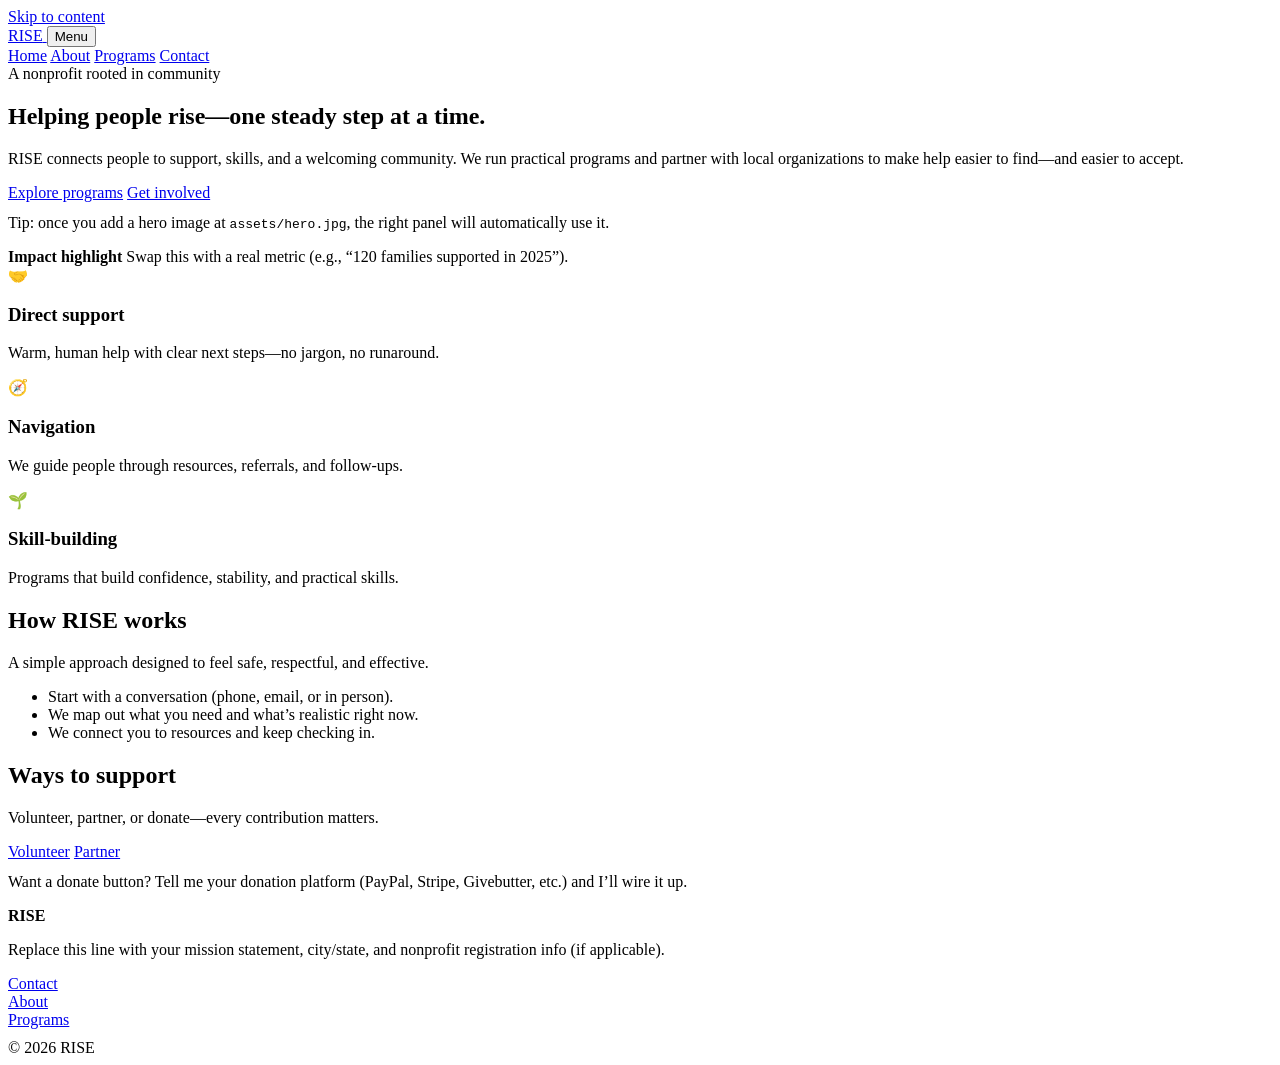
==== index.html @ b40269b6 "Add files via upload" ====
<!doctype html>
<html lang="en">
  <head>
    <meta charset="utf-8" />
    <meta name="viewport" content="width=device-width, initial-scale=1" />
    <title>RISE — Helping people rise</title>
    <meta name="description" content="RISE is a nonprofit supporting our community through programs, resources, and connection." />
    <link rel="icon" href="assets/favicon.svg" type="image/svg+xml" />
    <link rel="stylesheet" href="css/styles.css" />
  </head>
  <body>
    <a class="skip-link" href="#main">Skip to content</a>

    <header class="site-header">
      <div class="container">
        <div class="nav" aria-label="Primary navigation">
          <a class="brand" href="index.html">
            <span class="logo" aria-hidden="true">
              <img src="assets/logo.png" alt="" onerror="this.remove(); this.parentElement.textContent='R';" />
            </span>
            <span>RISE</span>
          </a>

          <button class="btn menu-btn" type="button" data-menu-btn aria-expanded="false" aria-controls="navlinks">
            Menu
          </button>

          <nav id="navlinks" class="navlinks" data-navlinks data-open="false">
            <a data-nav href="index.html">Home</a>
            <a data-nav href="about.html">About</a>
            <a data-nav href="programs.html">Programs</a>
            <a data-nav href="contact.html">Contact</a>
          </nav>
        </div>
      </div>
    </header>

    <main id="main">
      <div class="container">
        <section class="hero" aria-label="RISE introduction">
          <div>
            <span class="pill"><span class="dot" aria-hidden="true"></span> A nonprofit rooted in community</span>
            <h1>Helping people rise—one steady step at a time.</h1>
            <p>
              RISE connects people to support, skills, and a welcoming community. We run practical programs and partner with
              local organizations to make help easier to find—and easier to accept.
            </p>
            <div class="cta">
              <a class="btn primary" href="programs.html">Explore programs</a>
              <a class="btn" href="contact.html">Get involved</a>
            </div>
            <p class="field-help" style="margin-top: 12px">
              Tip: once you add a hero image at <code>assets/hero.jpg</code>, the right panel will automatically use it.
            </p>
          </div>

          <aside class="hero-card" aria-label="Impact highlight"></aside>
        </section>

        <section class="grid section" aria-label="What we do">
          <article class="card">
            <div class="icon" aria-hidden="true">🤝</div>
            <h3>Direct support</h3>
            <p>Warm, human help with clear next steps—no jargon, no runaround.</p>
          </article>
          <article class="card">
            <div class="icon teal" aria-hidden="true">🧭</div>
            <h3>Navigation</h3>
            <p>We guide people through resources, referrals, and follow-ups.</p>
          </article>
          <article class="card">
            <div class="icon" aria-hidden="true">🌱</div>
            <h3>Skill-building</h3>
            <p>Programs that build confidence, stability, and practical skills.</p>
          </article>
        </section>

        <section class="section split" aria-label="How it works">
          <div class="card">
            <h2>How RISE works</h2>
            <p class="lede">A simple approach designed to feel safe, respectful, and effective.</p>
            <ul class="list">
              <li>Start with a conversation (phone, email, or in person).</li>
              <li>We map out what you need and what’s realistic right now.</li>
              <li>We connect you to resources and keep checking in.</li>
            </ul>
          </div>
          <div class="card">
            <h2>Ways to support</h2>
            <p class="lede">Volunteer, partner, or donate—every contribution matters.</p>
            <div class="cta">
              <a class="btn primary" href="contact.html">Volunteer</a>
              <a class="btn" href="contact.html#partner">Partner</a>
            </div>
            <p class="field-help" style="margin-top: 12px">
              Want a donate button? Tell me your donation platform (PayPal, Stripe, Givebutter, etc.) and I’ll wire it up.
            </p>
          </div>
        </section>
      </div>
    </main>

    <footer class="site-footer">
      <div class="container footer-grid">
        <div>
          <strong>RISE</strong>
          <p class="fineprint">
            Replace this line with your mission statement, city/state, and nonprofit registration info (if applicable).
          </p>
        </div>
        <div class="fineprint">
          <div><a href="contact.html">Contact</a></div>
          <div><a href="about.html">About</a></div>
          <div><a href="programs.html">Programs</a></div>
          <div style="margin-top: 10px">© <span data-year></span> RISE</div>
        </div>
      </div>
    </footer>

    <script>
      document.querySelectorAll('[data-year]').forEach((n) => (n.textContent = new Date().getFullYear()));
    </script>
    <script src="js/site.js"></script>
    <script>
      const img = new Image();
      img.onload = () => document.documentElement.style.setProperty('--hero-image', "url('assets/hero.jpg')");
      img.src = 'assets/hero.jpg';

      const hero = document.querySelector('.hero-card');
      if (hero) {
        hero.innerHTML = `
          <div class="stat">
            <strong>Impact highlight</strong>
            <span>Swap this with a real metric (e.g., “120 families supported in 2025”).</span>
          </div>
        `;
      }
    </script>
  </body>
</html>
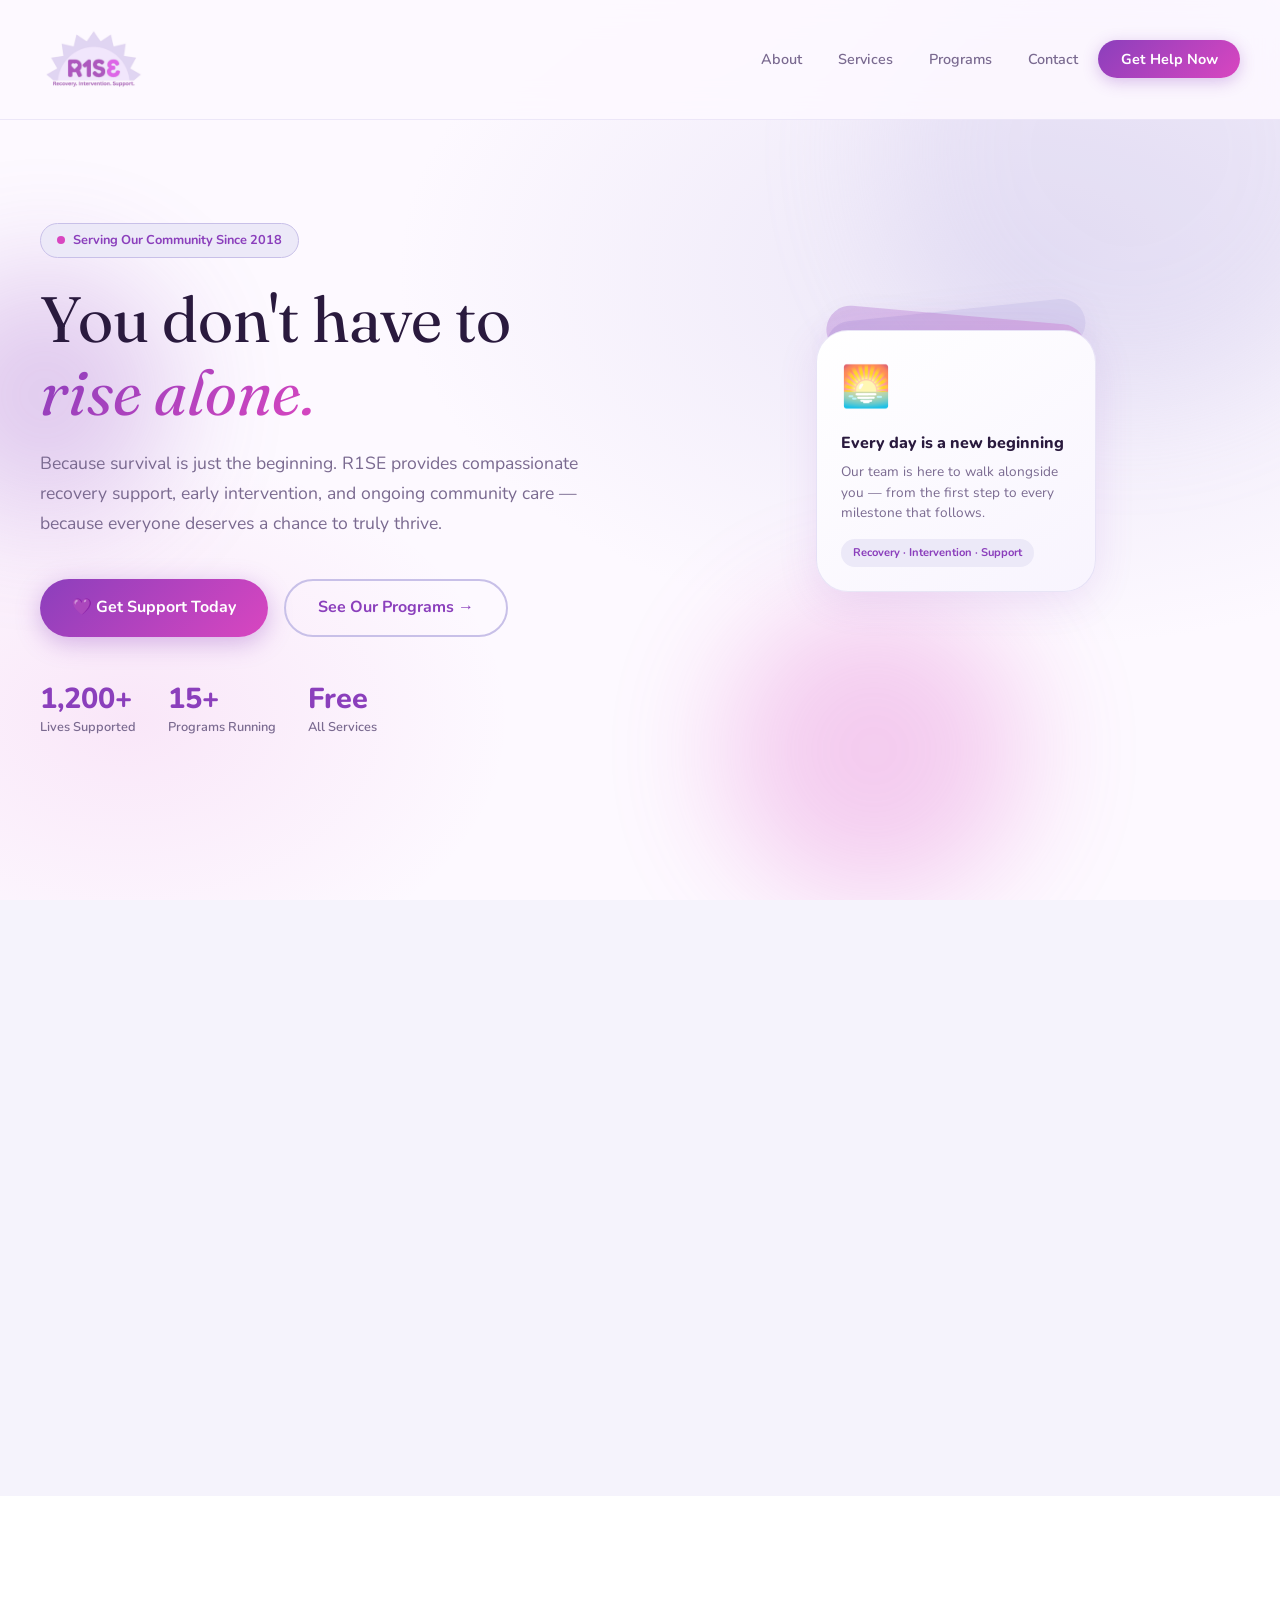
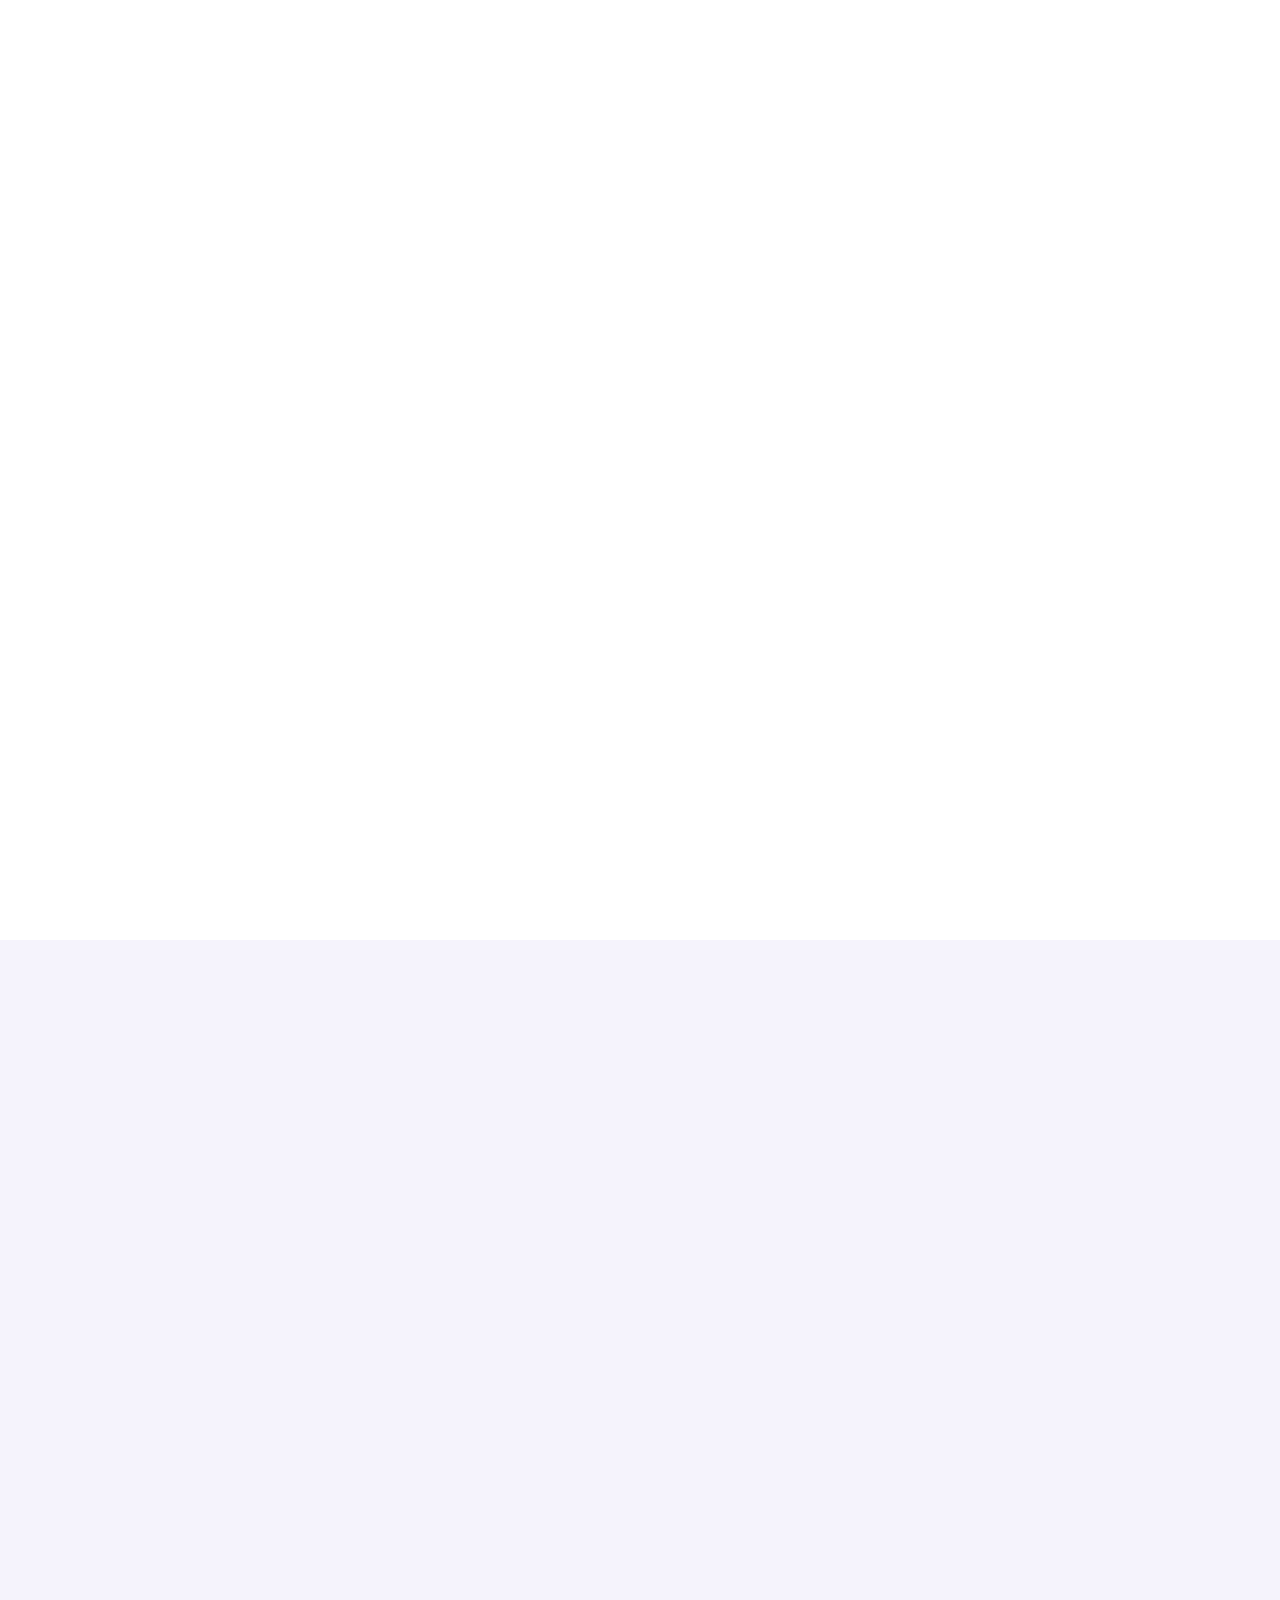
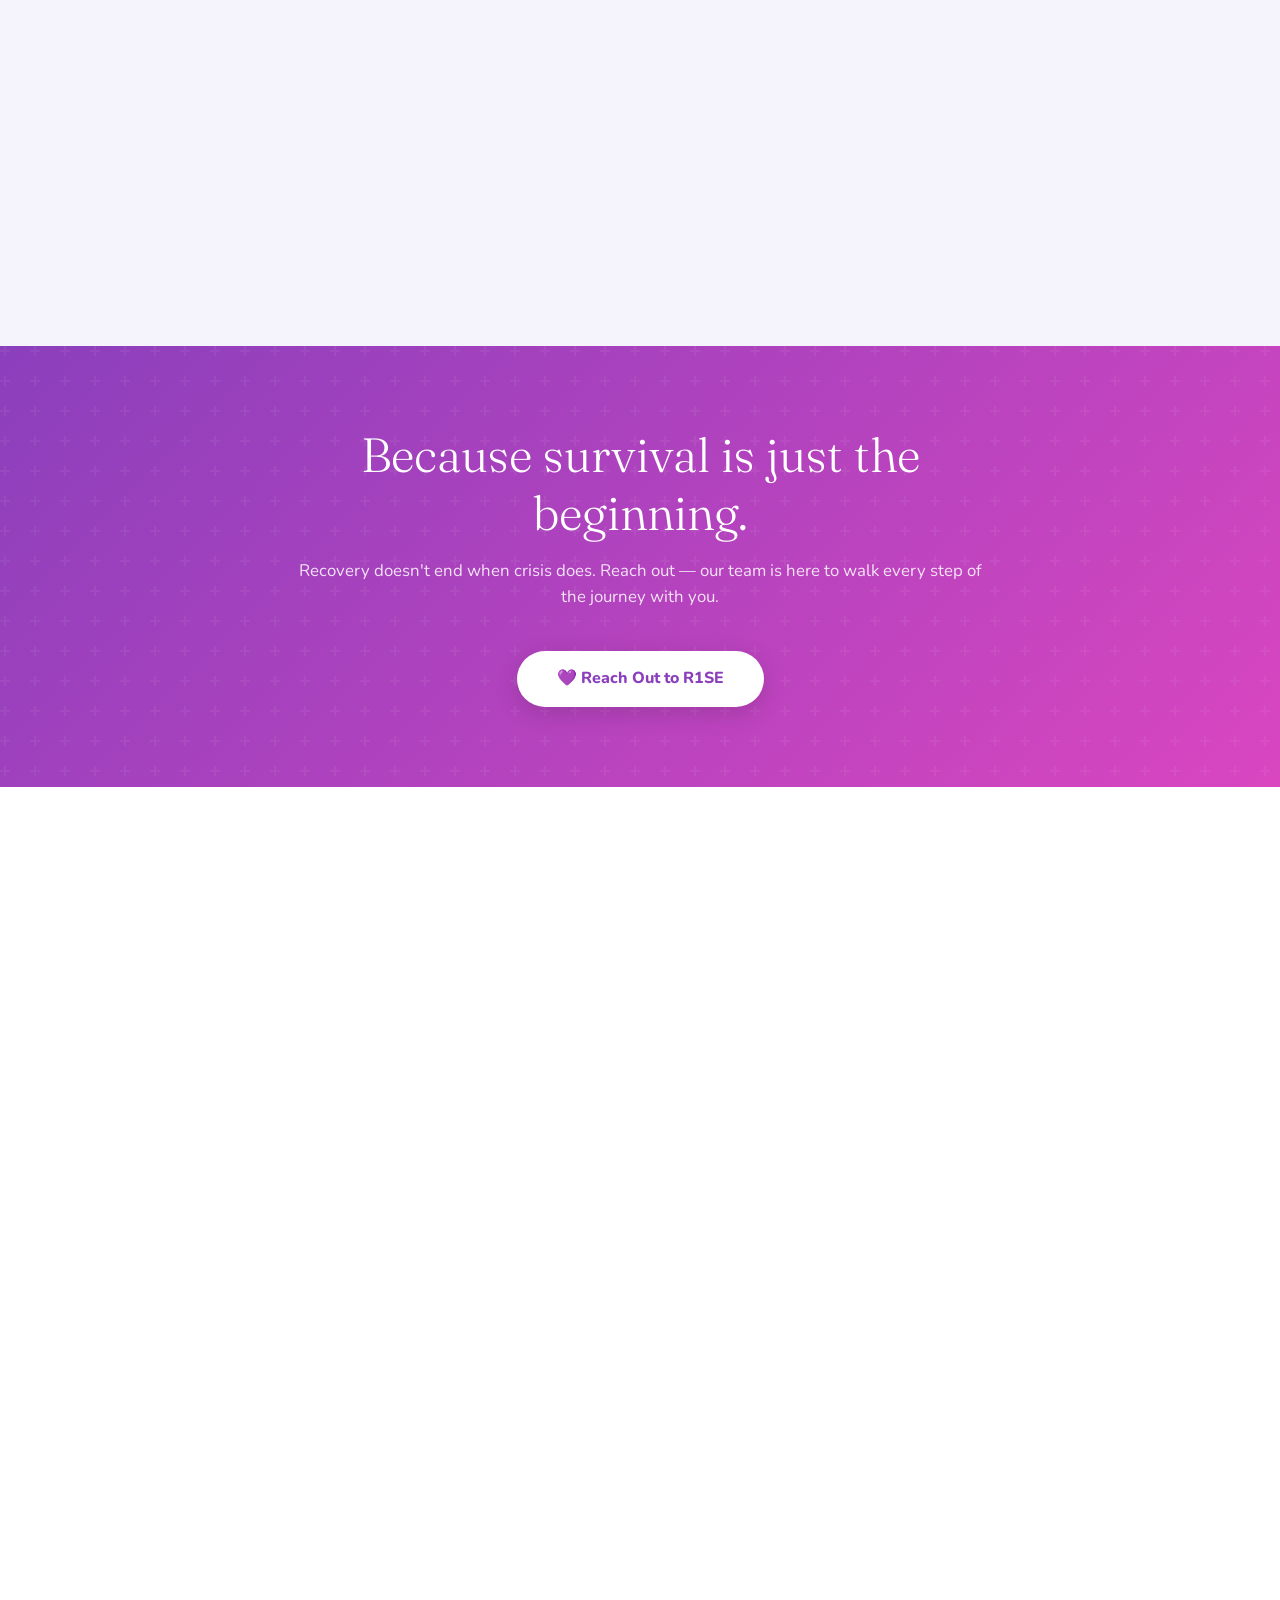
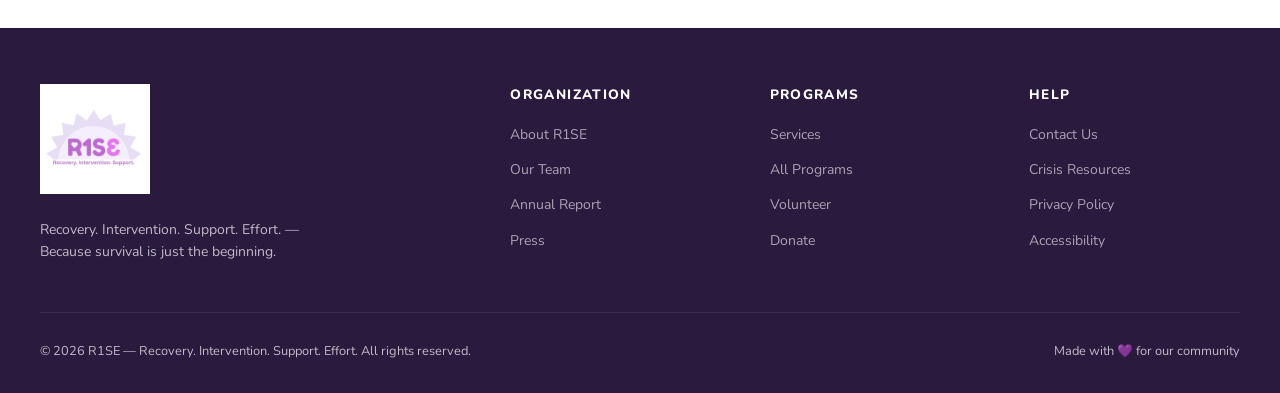
==== commit dc56ed2d: "Update index.html" ====
--- a/index.html
+++ b/index.html
@@ -1,141 +1,857 @@
-<!doctype html>
+<!DOCTYPE html>
 <html lang="en">
-  <head>
-    <meta charset="utf-8" />
-    <meta name="viewport" content="width=device-width, initial-scale=1" />
-    <title>RISE — Helping people rise</title>
-    <meta name="description" content="RISE is a nonprofit supporting our community through programs, resources, and connection." />
-    <link rel="icon" href="assets/favicon.svg" type="image/svg+xml" />
-    <link rel="stylesheet" href="css/styles.css" />
-  </head>
-  <body>
-    <a class="skip-link" href="#main">Skip to content</a>
-
-    <header class="site-header">
-      <div class="container">
-        <div class="nav" aria-label="Primary navigation">
-          <a class="brand" href="index.html">
-            <span class="logo" aria-hidden="true">
-              <img src="assets/logo.png" alt="" onerror="this.remove(); this.parentElement.textContent='R';" />
-            </span>
-            <span>RISE</span>
-          </a>
-
-          <button class="btn menu-btn" type="button" data-menu-btn aria-expanded="false" aria-controls="navlinks">
-            Menu
+<head>
+  <meta charset="UTF-8"/>
+  <meta name="viewport" content="width=device-width, initial-scale=1.0"/>
+  <title>R1SE — Because survival is just the beginning.</title>
+  <link rel="preconnect" href="https://fonts.googleapis.com">
+  <link href="https://fonts.googleapis.com/css2?family=Nunito:ital,wght@0,300;0,400;0,600;0,700;0,800;1,400&family=Fraunces:ital,wght@0,300;0,400;1,300;1,400&display=swap" rel="stylesheet">
+  <style>
+    *, *::before, *::after { box-sizing: border-box; margin: 0; padding: 0; }
+
+    :root {
+      --purple:     #8b3fbc;
+      --purple-mid: #a855cb;
+      --pink:       #d946c0;
+      --lavender:   #c8c0e8;
+      --lav-light:  #ece9f8;
+      --lav-pale:   #f5f3fc;
+      --white:      #ffffff;
+      --ink:        #2a1a3e;
+      --muted:      #7a6a90;
+      --warm-bg:    #fdf9ff;
+      --card-bg:    #f8f4fe;
+      --sans: 'Nunito', sans-serif;
+      --serif: 'Fraunces', serif;
+      --radius: 20px;
+      --radius-lg: 32px;
+    }
+
+    html { scroll-behavior: smooth; }
+
+    body {
+      font-family: var(--sans);
+      background: var(--warm-bg);
+      color: var(--ink);
+      overflow-x: hidden;
+      line-height: 1.6;
+    }
+
+    /* ── NAV ── */
+    nav {
+      position: fixed; top: 0; left: 0; right: 0; z-index: 200;
+      background: rgba(253,249,255,0.88);
+      backdrop-filter: blur(16px);
+      border-bottom: 1px solid rgba(200,192,232,0.3);
+      padding: 0 2.5rem;
+      height: 120px;
+      display: flex; align-items: center; justify-content: space-between;
+    }
+    .nav-logo {
+      display: flex; align-items: center; gap: 0.75rem;
+      text-decoration: none;
+    }
+    .nav-logo img { height: 110px; width: auto; mix-blend-mode: multiply; }
+    .nav-links { display: flex; align-items: center; gap: 0.25rem; list-style: none; }
+    .nav-links a {
+      font-weight: 600; font-size: 0.9rem;
+      color: var(--muted); text-decoration: none;
+      padding: 0.5rem 1rem; border-radius: 50px;
+      transition: color 0.2s, background 0.2s;
+    }
+    .nav-links a:hover { color: var(--purple); background: var(--lav-light); }
+    .nav-cta {
+      background: linear-gradient(135deg, var(--purple), var(--pink));
+      color: var(--white) !important;
+      padding: 0.55rem 1.4rem !important;
+      border-radius: 50px !important;
+      font-weight: 700 !important;
+      transition: opacity 0.2s, transform 0.2s !important;
+      box-shadow: 0 4px 16px rgba(139,63,188,0.3);
+    }
+    .nav-cta:hover { opacity: 0.9; transform: translateY(-1px); background: none !important; }
+
+    /* ── HERO ── */
+    #home {
+      min-height: 100vh;
+      padding: 140px 2.5rem 5rem;
+      display: flex; align-items: center;
+      position: relative;
+      overflow: hidden;
+    }
+    .hero-bg {
+      position: absolute; inset: 0; z-index: 0;
+      background:
+        radial-gradient(ellipse 70% 60% at 80% 30%, rgba(200,192,232,0.35) 0%, transparent 70%),
+        radial-gradient(ellipse 50% 50% at 10% 80%, rgba(217,70,192,0.1) 0%, transparent 60%),
+        var(--warm-bg);
+    }
+    .hero-blob {
+      position: absolute; border-radius: 50%; filter: blur(60px); opacity: 0.25;
+      animation: blobFloat 8s ease-in-out infinite;
+    }
+    .hero-blob-1 { width: 500px; height: 500px; background: var(--lavender); top: -100px; right: -100px; animation-delay: 0s; }
+    .hero-blob-2 { width: 300px; height: 300px; background: var(--pink); bottom: 0; right: 20%; animation-delay: 3s; }
+    .hero-blob-3 { width: 250px; height: 250px; background: var(--purple); top: 30%; left: -80px; animation-delay: 5s; }
+
+    .hero-inner {
+      position: relative; z-index: 2;
+      max-width: 1200px; margin: 0 auto; width: 100%;
+      display: grid; grid-template-columns: 1fr 1fr;
+      gap: 4rem; align-items: center;
+    }
+    .hero-badge {
+      display: inline-flex; align-items: center; gap: 0.5rem;
+      background: var(--lav-light);
+      border: 1px solid var(--lavender);
+      border-radius: 50px;
+      padding: 0.4rem 1rem;
+      font-size: 0.8rem; font-weight: 700;
+      color: var(--purple);
+      margin-bottom: 1.5rem;
+      animation: fadeUp 0.6s ease both;
+    }
+    .hero-badge .dot { width: 8px; height: 8px; background: var(--pink); border-radius: 50%; animation: pulse 2s infinite; }
+    h1.hero-heading {
+      font-family: var(--serif);
+      font-size: clamp(2.6rem, 5vw, 4rem);
+      font-weight: 400;
+      line-height: 1.15;
+      color: var(--ink);
+      margin-bottom: 1.25rem;
+      animation: fadeUp 0.6s 0.1s ease both;
+    }
+    h1.hero-heading em {
+      font-style: italic;
+      background: linear-gradient(135deg, var(--purple), var(--pink));
+      -webkit-background-clip: text; -webkit-text-fill-color: transparent; background-clip: text;
+    }
+    .hero-sub {
+      font-size: 1.1rem; color: var(--muted); line-height: 1.7;
+      margin-bottom: 2.5rem;
+      font-weight: 400;
+      animation: fadeUp 0.6s 0.2s ease both;
+    }
+    .hero-actions {
+      display: flex; gap: 1rem; flex-wrap: wrap;
+      animation: fadeUp 0.6s 0.3s ease both;
+    }
+    .btn-primary {
+      display: inline-flex; align-items: center; gap: 0.5rem;
+      background: linear-gradient(135deg, var(--purple), var(--pink));
+      color: var(--white); font-weight: 700; font-size: 1rem;
+      padding: 0.9rem 2rem; border-radius: 50px;
+      text-decoration: none; border: none; cursor: pointer;
+      box-shadow: 0 6px 24px rgba(139,63,188,0.35);
+      transition: transform 0.2s, box-shadow 0.2s;
+    }
+    .btn-primary:hover { transform: translateY(-2px); box-shadow: 0 10px 30px rgba(139,63,188,0.45); }
+    .btn-secondary {
+      display: inline-flex; align-items: center; gap: 0.5rem;
+      background: transparent;
+      color: var(--purple); font-weight: 700; font-size: 1rem;
+      padding: 0.9rem 2rem; border-radius: 50px;
+      text-decoration: none;
+      border: 2px solid var(--lavender);
+      transition: border-color 0.2s, background 0.2s;
+    }
+    .btn-secondary:hover { border-color: var(--purple); background: var(--lav-light); }
+
+    .hero-stats {
+      display: flex; gap: 2rem; margin-top: 3rem;
+      animation: fadeUp 0.6s 0.4s ease both;
+    }
+    .stat { }
+    .stat-num { font-size: 1.8rem; font-weight: 800; color: var(--purple); line-height: 1; }
+    .stat-label { font-size: 0.8rem; color: var(--muted); font-weight: 600; margin-top: 0.2rem; }
+
+    .hero-visual {
+      display: flex; justify-content: center; align-items: center;
+      animation: fadeUp 0.8s 0.2s ease both;
+    }
+    .hero-card-stack {
+      position: relative; width: 340px; height: 380px;
+    }
+    .hcard {
+      position: absolute;
+      background: var(--white);
+      border-radius: var(--radius-lg);
+      padding: 1.5rem;
+      box-shadow: 0 8px 40px rgba(139,63,188,0.12);
+    }
+    .hcard-main {
+      width: 280px; left: 50%; transform: translateX(-50%);
+      top: 40px; z-index: 3;
+      background: linear-gradient(145deg, #fff 0%, #f8f4fe 100%);
+      border: 1px solid rgba(200,192,232,0.4);
+    }
+    .hcard-back1 {
+      width: 260px; left: 50%; transform: translateX(-50%) rotate(-6deg);
+      top: 20px; z-index: 1;
+      background: var(--lavender);
+      opacity: 0.5;
+    }
+    .hcard-back2 {
+      width: 260px; left: 50%; transform: translateX(-50%) rotate(5deg);
+      top: 25px; z-index: 2;
+      background: linear-gradient(135deg, var(--purple), var(--pink));
+      opacity: 0.25;
+    }
+    .hcard-icon { font-size: 2.5rem; margin-bottom: 0.75rem; }
+    .hcard-title { font-size: 1rem; font-weight: 800; color: var(--ink); margin-bottom: 0.35rem; }
+    .hcard-text { font-size: 0.85rem; color: var(--muted); line-height: 1.5; }
+    .hcard-tag {
+      display: inline-block; margin-top: 1rem;
+      background: var(--lav-light); color: var(--purple);
+      font-size: 0.7rem; font-weight: 700; padding: 0.3rem 0.75rem;
+      border-radius: 50px;
+    }
+
+    /* ── SECTION SHARED ── */
+    section { padding: 6rem 2.5rem; }
+    .section-inner { max-width: 1200px; margin: 0 auto; }
+    .section-label {
+      display: inline-flex; align-items: center; gap: 0.6rem;
+      font-size: 0.75rem; font-weight: 800;
+      text-transform: uppercase; letter-spacing: 0.15em;
+      color: var(--purple);
+      margin-bottom: 1rem;
+    }
+    .section-label::before {
+      content: '';
+      display: block; width: 24px; height: 3px;
+      background: linear-gradient(90deg, var(--purple), var(--pink));
+      border-radius: 2px;
+    }
+    h2.section-title {
+      font-family: var(--serif);
+      font-size: clamp(2rem, 4vw, 3rem);
+      font-weight: 400; line-height: 1.2;
+      margin-bottom: 1rem; color: var(--ink);
+    }
+    h2.section-title em {
+      font-style: italic;
+      background: linear-gradient(135deg, var(--purple), var(--pink));
+      -webkit-background-clip: text; -webkit-text-fill-color: transparent; background-clip: text;
+    }
+    .section-desc {
+      font-size: 1.05rem; color: var(--muted); line-height: 1.7;
+      max-width: 560px;
+    }
+
+    /* ── ABOUT ── */
+    #about { background: var(--lav-pale); }
+    .about-grid {
+      display: grid; grid-template-columns: 1fr 1fr;
+      gap: 5rem; align-items: center;
+    }
+    .about-pillars {
+      display: grid; gap: 1rem;
+    }
+    .pillar {
+      background: var(--white);
+      border-radius: var(--radius);
+      padding: 1.5rem;
+      display: flex; gap: 1.25rem; align-items: flex-start;
+      border: 1px solid rgba(200,192,232,0.3);
+      box-shadow: 0 2px 16px rgba(139,63,188,0.06);
+      transition: transform 0.25s, box-shadow 0.25s;
+    }
+    .pillar:hover { transform: translateY(-3px); box-shadow: 0 8px 30px rgba(139,63,188,0.14); }
+    .pillar-icon {
+      width: 52px; height: 52px; flex-shrink: 0;
+      border-radius: 14px;
+      display: flex; align-items: center; justify-content: center;
+      font-size: 1.4rem;
+    }
+    .pillar-icon.recovery { background: linear-gradient(135deg, #c084fc, #a855f7); }
+    .pillar-icon.intervention { background: linear-gradient(135deg, #f0abfc, #d946ef); }
+    .pillar-icon.support { background: linear-gradient(135deg, #a78bfa, #7c3aed); }
+    .pillar-content h3 { font-size: 1rem; font-weight: 800; color: var(--ink); margin-bottom: 0.3rem; }
+    .pillar-content p { font-size: 0.88rem; color: var(--muted); line-height: 1.55; }
+
+    /* ── SERVICES ── */
+    #services { background: var(--white); }
+    .services-grid {
+      display: grid; grid-template-columns: repeat(3, 1fr);
+      gap: 1.5rem; margin-top: 3.5rem;
+    }
+    .service-card {
+      background: var(--card-bg);
+      border-radius: var(--radius-lg);
+      padding: 2rem;
+      border: 1px solid rgba(200,192,232,0.3);
+      position: relative; overflow: hidden;
+      transition: transform 0.3s, box-shadow 0.3s;
+    }
+    .service-card::before {
+      content: '';
+      position: absolute; top: 0; left: 0; right: 0; height: 4px;
+      background: linear-gradient(90deg, var(--purple), var(--pink));
+      transform: scaleX(0); transform-origin: left;
+      transition: transform 0.3s;
+    }
+    .service-card:hover { transform: translateY(-4px); box-shadow: 0 16px 48px rgba(139,63,188,0.14); }
+    .service-card:hover::before { transform: scaleX(1); }
+    .service-emoji { font-size: 2.5rem; margin-bottom: 1.25rem; display: block; }
+    .service-card h3 { font-size: 1.15rem; font-weight: 800; margin-bottom: 0.6rem; color: var(--ink); }
+    .service-card p { font-size: 0.88rem; color: var(--muted); line-height: 1.6; }
+    .service-card .learn-more {
+      display: inline-flex; align-items: center; gap: 0.4rem;
+      margin-top: 1.25rem;
+      font-size: 0.85rem; font-weight: 700; color: var(--purple);
+      text-decoration: none; transition: gap 0.2s;
+    }
+    .service-card:hover .learn-more { gap: 0.7rem; }
+
+    /* ── PROGRAMS ── */
+    #programs { background: var(--lav-pale); }
+    .programs-header {
+      display: flex; justify-content: space-between; align-items: flex-end;
+      margin-bottom: 3rem; flex-wrap: wrap; gap: 1.5rem;
+    }
+    .programs-grid {
+      display: grid; grid-template-columns: repeat(2, 1fr);
+      gap: 1.5rem;
+    }
+    .program-card {
+      background: var(--white);
+      border-radius: var(--radius-lg);
+      padding: 2rem 2rem 2rem;
+      display: flex; gap: 1.5rem;
+      border: 1px solid rgba(200,192,232,0.3);
+      box-shadow: 0 2px 16px rgba(139,63,188,0.06);
+      transition: transform 0.25s, box-shadow 0.25s;
+    }
+    .program-card:hover { transform: translateY(-3px); box-shadow: 0 12px 36px rgba(139,63,188,0.13); }
+    .program-num {
+      font-size: 2.5rem; font-weight: 800; color: var(--lavender);
+      font-family: var(--serif); line-height: 1; flex-shrink: 0; width: 2.5rem;
+    }
+    .program-body h3 { font-size: 1.05rem; font-weight: 800; margin-bottom: 0.4rem; color: var(--ink); }
+    .program-body p { font-size: 0.875rem; color: var(--muted); line-height: 1.6; }
+    .program-tag {
+      display: inline-block; margin-top: 0.75rem;
+      background: var(--lav-light); color: var(--purple);
+      font-size: 0.7rem; font-weight: 700; padding: 0.25rem 0.7rem; border-radius: 50px;
+    }
+
+    /* ── CTA BAND ── */
+    .cta-band {
+      background: linear-gradient(135deg, var(--purple) 0%, var(--pink) 100%);
+      padding: 5rem 2.5rem;
+      text-align: center;
+      position: relative; overflow: hidden;
+    }
+    .cta-band::before {
+      content: '';
+      position: absolute; inset: 0;
+      background: url("data:image/svg+xml,%3Csvg width='60' height='60' viewBox='0 0 60 60' xmlns='http://www.w3.org/2000/svg'%3E%3Cg fill='none' fill-rule='evenodd'%3E%3Cg fill='%23ffffff' fill-opacity='0.05'%3E%3Cpath d='M36 34v-4h-2v4h-4v2h4v4h2v-4h4v-2h-4zm0-30V0h-2v4h-4v2h4v4h2V6h4V4h-4zM6 34v-4H4v4H0v2h4v4h2v-4h4v-2H6zM6 4V0H4v4H0v2h4v4h2V6h4V4H6z'/%3E%3C/g%3E%3C/g%3E%3C/svg%3E");
+    }
+    .cta-band-inner { position: relative; z-index: 2; max-width: 700px; margin: 0 auto; }
+    .cta-band h2 {
+      font-family: var(--serif);
+      font-size: clamp(2rem, 4vw, 3rem);
+      font-weight: 300; color: var(--white); margin-bottom: 1rem; line-height: 1.2;
+    }
+    .cta-band p { color: rgba(255,255,255,0.85); font-size: 1.05rem; margin-bottom: 2.5rem; }
+    .btn-white {
+      display: inline-flex; align-items: center; gap: 0.5rem;
+      background: var(--white);
+      color: var(--purple);
+      font-weight: 800; font-size: 1rem;
+      padding: 0.95rem 2.5rem; border-radius: 50px;
+      text-decoration: none;
+      box-shadow: 0 6px 24px rgba(0,0,0,0.15);
+      transition: transform 0.2s, box-shadow 0.2s;
+    }
+    .btn-white:hover { transform: translateY(-2px); box-shadow: 0 12px 36px rgba(0,0,0,0.2); }
+
+    /* ── CONTACT ── */
+    #contact { background: var(--white); }
+    .contact-grid {
+      display: grid; grid-template-columns: 1fr 1.3fr;
+      gap: 5rem; align-items: start;
+    }
+    .contact-info { }
+    .contact-info p { font-size: 1rem; color: var(--muted); line-height: 1.7; margin-bottom: 2rem; }
+    .contact-items { display: flex; flex-direction: column; gap: 1rem; }
+    .contact-item {
+      display: flex; align-items: center; gap: 1rem;
+      font-size: 0.9rem; font-weight: 600; color: var(--ink);
+    }
+    .contact-item-icon {
+      width: 44px; height: 44px;
+      background: var(--lav-light); border-radius: 12px;
+      display: flex; align-items: center; justify-content: center;
+      font-size: 1.2rem; flex-shrink: 0;
+    }
+
+    .contact-form { display: flex; flex-direction: column; gap: 1.25rem; }
+    .form-row-double { display: grid; grid-template-columns: 1fr 1fr; gap: 1rem; }
+    .form-group { display: flex; flex-direction: column; gap: 0.45rem; }
+    .form-group label { font-size: 0.82rem; font-weight: 700; color: var(--ink); }
+    .form-group input,
+    .form-group select,
+    .form-group textarea {
+      background: var(--lav-pale);
+      border: 1.5px solid rgba(200,192,232,0.5);
+      border-radius: 12px;
+      padding: 0.8rem 1rem;
+      font-family: var(--sans); font-size: 0.95rem;
+      color: var(--ink); outline: none;
+      transition: border-color 0.2s, box-shadow 0.2s;
+    }
+    .form-group input:focus,
+    .form-group select:focus,
+    .form-group textarea:focus {
+      border-color: var(--purple);
+      box-shadow: 0 0 0 3px rgba(139,63,188,0.12);
+    }
+    .form-group textarea { resize: vertical; min-height: 120px; }
+
+    /* ── FOOTER ── */
+    footer {
+      background: var(--ink);
+      color: rgba(255,255,255,0.7);
+      padding: 3.5rem 2.5rem 2rem;
+    }
+    .footer-inner {
+      max-width: 1200px; margin: 0 auto;
+      display: grid; grid-template-columns: 2fr 1fr 1fr 1fr;
+      gap: 3rem; padding-bottom: 3rem;
+      border-bottom: 1px solid rgba(255,255,255,0.08);
+    }
+    .footer-brand img { height: 110px; mix-blend-mode: screen; margin-bottom: 1rem; }
+    .footer-brand p { font-size: 0.875rem; line-height: 1.6; max-width: 260px; }
+    .footer-col h4 { color: var(--white); font-size: 0.85rem; font-weight: 800; text-transform: uppercase; letter-spacing: 0.1em; margin-bottom: 1rem; }
+    .footer-col ul { list-style: none; display: flex; flex-direction: column; gap: 0.6rem; }
+    .footer-col a { color: rgba(255,255,255,0.6); text-decoration: none; font-size: 0.875rem; transition: color 0.2s; }
+    .footer-col a:hover { color: var(--lavender); }
+    .footer-bottom {
+      max-width: 1200px; margin: 0 auto;
+      padding-top: 1.75rem;
+      display: flex; justify-content: space-between; align-items: center;
+      font-size: 0.8rem;
+    }
+    .footer-bottom a { color: rgba(255,255,255,0.4); text-decoration: none; }
+
+    /* ── ANIMATIONS ── */
+    @keyframes blobFloat {
+      0%, 100% { transform: translateY(0) scale(1); }
+      50% { transform: translateY(-20px) scale(1.04); }
+    }
+    @keyframes pulse {
+      0%, 100% { opacity: 1; }
+      50% { opacity: 0.4; }
+    }
+    @keyframes fadeUp {
+      from { opacity: 0; transform: translateY(24px); }
+      to   { opacity: 1; transform: none; }
+    }
+
+    .reveal {
+      opacity: 0; transform: translateY(28px);
+      transition: opacity 0.7s ease, transform 0.7s ease;
+    }
+    .reveal.visible { opacity: 1; transform: none; }
+    .reveal:nth-child(2) { transition-delay: 0.1s; }
+    .reveal:nth-child(3) { transition-delay: 0.2s; }
+    .reveal:nth-child(4) { transition-delay: 0.3s; }
+    .reveal:nth-child(5) { transition-delay: 0.4s; }
+    .reveal:nth-child(6) { transition-delay: 0.5s; }
+
+    /* ── MOBILE ── */
+    @media (max-width: 900px) {
+      nav { padding: 0 1.25rem; }
+      .nav-links { display: none; }
+      section { padding: 4rem 1.25rem; }
+      #home { padding: 90px 1.25rem 4rem; }
+      .hero-inner { grid-template-columns: 1fr; gap: 3rem; }
+      .hero-visual { order: -1; }
+      .hero-card-stack { width: 280px; height: 300px; }
+      .hcard-main { width: 230px; }
+      .hcard-back1, .hcard-back2 { width: 215px; }
+      .about-grid { grid-template-columns: 1fr; gap: 3rem; }
+      .services-grid { grid-template-columns: 1fr; }
+      .programs-grid { grid-template-columns: 1fr; }
+      .contact-grid { grid-template-columns: 1fr; gap: 3rem; }
+      .form-row-double { grid-template-columns: 1fr; }
+      .footer-inner { grid-template-columns: 1fr 1fr; }
+      .footer-brand { grid-column: 1/-1; }
+    }
+  </style>
+</head>
+<body>
+
+  <!-- NAV -->
+  <nav>
+    <a href="#home" class="nav-logo">
+      <img src="[data-uri]" alt="R1SE Logo">
+    </a>
+    <ul class="nav-links">
+      <li><a href="#about">About</a></li>
+      <li><a href="#services">Services</a></li>
+      <li><a href="#programs">Programs</a></li>
+      <li><a href="#contact">Contact</a></li>
+      <li><a href="#contact" class="nav-cta">Get Help Now</a></li>
+    </ul>
+  </nav>
+
+  <!-- HERO -->
+  <section id="home">
+    <div class="hero-bg"></div>
+    <div class="hero-blob hero-blob-1"></div>
+    <div class="hero-blob hero-blob-2"></div>
+    <div class="hero-blob hero-blob-3"></div>
+
+    <div class="hero-inner">
+      <div class="hero-text">
+        <div class="hero-badge"><span class="dot"></span> Serving Our Community Since 2018</div>
+        <h1 class="hero-heading">
+          You don't have to<br>
+          <em>rise alone.</em>
+        </h1>
+        <p class="hero-sub">
+          Because survival is just the beginning. R1SE provides compassionate recovery support, early intervention, and ongoing community care — because everyone deserves a chance to truly thrive.
+        </p>
+        <div class="hero-actions">
+          <a href="#contact" class="btn-primary">💜 Get Support Today</a>
+          <a href="#programs" class="btn-secondary">See Our Programs →</a>
+        </div>
+        <div class="hero-stats">
+          <div class="stat">
+            <div class="stat-num">1,200+</div>
+            <div class="stat-label">Lives Supported</div>
+          </div>
+          <div class="stat">
+            <div class="stat-num">15+</div>
+            <div class="stat-label">Programs Running</div>
+          </div>
+          <div class="stat">
+            <div class="stat-num">Free</div>
+            <div class="stat-label">All Services</div>
+          </div>
+        </div>
+      </div>
+
+      <div class="hero-visual">
+        <div class="hero-card-stack">
+          <div class="hcard hcard-back1"></div>
+          <div class="hcard hcard-back2"></div>
+          <div class="hcard hcard-main">
+            <div class="hcard-icon">🌅</div>
+            <div class="hcard-title">Every day is a new beginning</div>
+            <div class="hcard-text">Our team is here to walk alongside you — from the first step to every milestone that follows.</div>
+            <span class="hcard-tag">Recovery · Intervention · Support</span>
+          </div>
+        </div>
+      </div>
+    </div>
+  </section>
+
+  <!-- ABOUT -->
+  <section id="about">
+    <div class="section-inner">
+      <div class="about-grid">
+        <div>
+          <div class="section-label reveal">Who We Are</div>
+          <h2 class="section-title reveal">Built on three <em>pillars</em> of care</h2>
+          <p class="section-desc reveal" style="margin-bottom:2rem;">
+            R1SE stands for Recovery, Intervention, and Support Effort — a nonprofit rooted in the belief that community is the most powerful healing force there is.
+          </p>
+          <p class="section-desc reveal">
+            We serve individuals and families navigating addiction, mental health challenges, trauma, and life transitions. No judgment. No cost. Just people helping people rise.
+          </p>
+        </div>
+        <div class="about-pillars">
+          <div class="pillar reveal">
+            <div class="pillar-icon recovery">🌱</div>
+            <div class="pillar-content">
+              <h3>Recovery</h3>
+              <p>Sustainable, compassionate pathways out of addiction and crisis — with peer support, therapy, and community.</p>
+            </div>
+          </div>
+          <div class="pillar reveal">
+            <div class="pillar-icon intervention">🤝</div>
+            <div class="pillar-content">
+              <h3>Intervention</h3>
+              <p>Early identification and outreach to connect people with help before situations reach a breaking point.</p>
+            </div>
+          </div>
+          <div class="pillar reveal">
+            <div class="pillar-icon support">💜</div>
+            <div class="pillar-content">
+              <h3>Support</h3>
+              <p>Ongoing resources, safe spaces, and a community that shows up — because healing is a long-term journey.</p>
+            </div>
+          </div>
+        </div>
+      </div>
+    </div>
+  </section>
+
+  <!-- SERVICES -->
+  <section id="services">
+    <div class="section-inner">
+      <div style="text-align:center; margin-bottom: 0.5rem;">
+        <div class="section-label reveal" style="justify-content:center;">What We Offer</div>
+        <h2 class="section-title reveal" style="max-width:560px; margin:0 auto 1rem;">
+          Services built around <em>you</em>
+        </h2>
+        <p class="section-desc reveal" style="margin: 0 auto; text-align:center;">
+          Every service is free, confidential, and designed with empathy at the center.
+        </p>
+      </div>
+      <div class="services-grid">
+        <div class="service-card reveal">
+          <span class="service-emoji">🧠</span>
+          <h3>Mental Health Counseling</h3>
+          <p>One-on-one and group sessions with licensed counselors experienced in trauma, addiction, and community care.</p>
+          <a href="#contact" class="learn-more">Learn more <span>→</span></a>
+        </div>
+        <div class="service-card reveal">
+          <span class="service-emoji">🔗</span>
+          <h3>Peer Support Network</h3>
+          <p>Be matched with trained peer supporters who have lived experience in recovery — people who truly get it.</p>
+          <a href="#contact" class="learn-more">Learn more <span>→</span></a>
+        </div>
+        <div class="service-card reveal">
+          <span class="service-emoji">🏡</span>
+          <h3>Transitional Housing</h3>
+          <p>Safe, stable housing support for individuals leaving treatment, incarceration, or other crisis situations.</p>
+          <a href="#contact" class="learn-more">Learn more <span>→</span></a>
+        </div>
+        <div class="service-card reveal">
+          <span class="service-emoji">👨‍👩‍👧</span>
+          <h3>Family Support Services</h3>
+          <p>Education, counseling, and community groups for families affected by a loved one's recovery journey.</p>
+          <a href="#contact" class="learn-more">Learn more <span>→</span></a>
+        </div>
+        <div class="service-card reveal">
+          <span class="service-emoji">📚</span>
+          <h3>Life Skills & Education</h3>
+          <p>Practical workshops on employment, finances, communication, and rebuilding confidence for daily life.</p>
+          <a href="#contact" class="learn-more">Learn more <span>→</span></a>
+        </div>
+        <div class="service-card reveal">
+          <span class="service-emoji">📞</span>
+          <h3>24/7 Crisis Line</h3>
+          <p>Our trained team is available around the clock when you need to talk, no matter what time of day or night.</p>
+          <a href="#contact" class="learn-more">Learn more <span>→</span></a>
+        </div>
+      </div>
+    </div>
+  </section>
+
+  <!-- PROGRAMS -->
+  <section id="programs">
+    <div class="section-inner">
+      <div class="programs-header">
+        <div>
+          <div class="section-label reveal">Programs</div>
+          <h2 class="section-title reveal">Where <em>community</em><br>comes together</h2>
+        </div>
+        <a href="#contact" class="btn-secondary reveal">Enroll in a program →</a>
+      </div>
+      <div class="programs-grid">
+        <div class="program-card reveal">
+          <div class="program-num">01</div>
+          <div class="program-body">
+            <h3>Rising Together — Group Recovery</h3>
+            <p>Weekly peer-led group sessions that build connection, accountability, and hope for those in active recovery.</p>
+            <span class="program-tag">Every Wednesday · Free</span>
+          </div>
+        </div>
+        <div class="program-card reveal">
+          <div class="program-num">02</div>
+          <div class="program-body">
+            <h3>Youth Intervention Program</h3>
+            <p>Early intervention for young people ages 13–24 showing early signs of substance use or mental health struggles.</p>
+            <span class="program-tag">Ages 13–24 · Referral Welcome</span>
+          </div>
+        </div>
+        <div class="program-card reveal">
+          <div class="program-num">03</div>
+          <div class="program-body">
+            <h3>R1SE Women's Circle</h3>
+            <p>A trauma-informed space for women to heal, share, and support one another through recovery and beyond.</p>
+            <span class="program-tag">Women Only · Safe Space</span>
+          </div>
+        </div>
+        <div class="program-card reveal">
+          <div class="program-num">04</div>
+          <div class="program-body">
+            <h3>Re-Entry Support Program</h3>
+            <p>Comprehensive support for individuals returning from incarceration — housing, employment, and community.</p>
+            <span class="program-tag">All Welcome · Ongoing Enrollment</span>
+          </div>
+        </div>
+        <div class="program-card reveal">
+          <div class="program-num">05</div>
+          <div class="program-body">
+            <h3>Family Healing Workshops</h3>
+            <p>Monthly workshops equipping families with tools to support their loved ones while caring for themselves.</p>
+            <span class="program-tag">Monthly · Open to All</span>
+          </div>
+        </div>
+        <div class="program-card reveal">
+          <div class="program-num">06</div>
+          <div class="program-body">
+            <h3>Volunteer & Mentor Training</h3>
+            <p>Train to become a certified peer mentor and give back by walking alongside others on their journey to recovery.</p>
+            <span class="program-tag">Open Enrollment · Certification</span>
+          </div>
+        </div>
+      </div>
+    </div>
+  </section>
+
+  <!-- CTA BAND -->
+  <div class="cta-band">
+    <div class="cta-band-inner">
+      <h2>Because survival is just the beginning.</h2>
+      <p>Recovery doesn't end when crisis does. Reach out — our team is here to walk every step of the journey with you.</p>
+      <a href="#contact" class="btn-white">💜 Reach Out to R1SE</a>
+    </div>
+  </div>
+
+  <!-- CONTACT -->
+  <section id="contact">
+    <div class="section-inner">
+      <div class="contact-grid">
+        <div class="contact-info">
+          <div class="section-label reveal">Contact Us</div>
+          <h2 class="section-title reveal">We're here.<br><em>Always.</em></h2>
+          <p class="reveal">Whether you're in crisis, curious about our programs, or want to volunteer — we want to hear from you. No message is too small.</p>
+          <div class="contact-items reveal">
+            <div class="contact-item">
+              <div class="contact-item-icon">📞</div>
+              <div>
+                <strong>Crisis Line (24/7)</strong><br>
+                <span style="color:var(--muted); font-size:0.9rem;">(800) 555-R1SE</span>
+              </div>
+            </div>
+            <div class="contact-item">
+              <div class="contact-item-icon">✉️</div>
+              <div>
+                <strong>Email Us</strong><br>
+                <span style="color:var(--muted); font-size:0.9rem;"><a href="/cdn-cgi/l/email-protection" class="__cf_email__" data-cfemail="e189848d8d8ea193889284cc828e8c8c948f889598cf8e9386">[email&#160;protected]</a></span>
+              </div>
+            </div>
+            <div class="contact-item">
+              <div class="contact-item-icon">📍</div>
+              <div>
+                <strong>Walk-In Center</strong><br>
+                <span style="color:var(--muted); font-size:0.9rem;">123 Hope Street, Suite 200</span>
+              </div>
+            </div>
+            <div class="contact-item">
+              <div class="contact-item-icon">🕐</div>
+              <div>
+                <strong>Office Hours</strong><br>
+                <span style="color:var(--muted); font-size:0.9rem;">Mon–Fri 8am–6pm · Sat 9am–2pm</span>
+              </div>
+            </div>
+          </div>
+        </div>
+
+        <div class="contact-form reveal">
+          <div class="form-row-double">
+            <div class="form-group">
+              <label>First Name</label>
+              <input type="text" placeholder="Your first name">
+            </div>
+            <div class="form-group">
+              <label>Last Name</label>
+              <input type="text" placeholder="Your last name">
+            </div>
+          </div>
+          <div class="form-group">
+            <label>Email Address</label>
+            <input type="email" placeholder="your@email.com">
+          </div>
+          <div class="form-group">
+            <label>Phone Number (optional)</label>
+            <input type="tel" placeholder="(555) 000-0000">
+          </div>
+          <div class="form-group">
+            <label>How can we help?</label>
+            <select>
+              <option value="">Select a reason...</option>
+              <option>I need support for myself</option>
+              <option>I'm concerned about a family member</option>
+              <option>I want to learn about programs</option>
+              <option>I want to volunteer</option>
+              <option>Media / Partnership inquiry</option>
+              <option>Other</option>
+            </select>
+          </div>
+          <div class="form-group">
+            <label>Message</label>
+            <textarea placeholder="Share what's on your mind — no judgment here..."></textarea>
+          </div>
+          <button class="btn-primary" id="submitBtn" type="button" style="width:fit-content;">
+            Send Message 💜
           </button>
-
-          <nav id="navlinks" class="navlinks" data-navlinks data-open="false">
-            <a data-nav href="index.html">Home</a>
-            <a data-nav href="about.html">About</a>
-            <a data-nav href="programs.html">Programs</a>
-            <a data-nav href="contact.html">Contact</a>
-          </nav>
-        </div>
-      </div>
-    </header>
-
-    <main id="main">
-      <div class="container">
-        <section class="hero" aria-label="RISE introduction">
-          <div>
-            <span class="pill"><span class="dot" aria-hidden="true"></span> A nonprofit rooted in community</span>
-            <h1>Helping people rise—one steady step at a time.</h1>
-            <p>
-              RISE connects people to support, skills, and a welcoming community. We run practical programs and partner with
-              local organizations to make help easier to find—and easier to accept.
-            </p>
-            <div class="cta">
-              <a class="btn primary" href="programs.html">Explore programs</a>
-              <a class="btn" href="contact.html">Get involved</a>
-            </div>
-            <p class="field-help" style="margin-top: 12px">
-              Tip: once you add a hero image at <code>assets/hero.jpg</code>, the right panel will automatically use it.
-            </p>
-          </div>
-
-          <aside class="hero-card" aria-label="Impact highlight"></aside>
-        </section>
-
-        <section class="grid section" aria-label="What we do">
-          <article class="card">
-            <div class="icon" aria-hidden="true">🤝</div>
-            <h3>Direct support</h3>
-            <p>Warm, human help with clear next steps—no jargon, no runaround.</p>
-          </article>
-          <article class="card">
-            <div class="icon teal" aria-hidden="true">🧭</div>
-            <h3>Navigation</h3>
-            <p>We guide people through resources, referrals, and follow-ups.</p>
-          </article>
-          <article class="card">
-            <div class="icon" aria-hidden="true">🌱</div>
-            <h3>Skill-building</h3>
-            <p>Programs that build confidence, stability, and practical skills.</p>
-          </article>
-        </section>
-
-        <section class="section split" aria-label="How it works">
-          <div class="card">
-            <h2>How RISE works</h2>
-            <p class="lede">A simple approach designed to feel safe, respectful, and effective.</p>
-            <ul class="list">
-              <li>Start with a conversation (phone, email, or in person).</li>
-              <li>We map out what you need and what’s realistic right now.</li>
-              <li>We connect you to resources and keep checking in.</li>
-            </ul>
-          </div>
-          <div class="card">
-            <h2>Ways to support</h2>
-            <p class="lede">Volunteer, partner, or donate—every contribution matters.</p>
-            <div class="cta">
-              <a class="btn primary" href="contact.html">Volunteer</a>
-              <a class="btn" href="contact.html#partner">Partner</a>
-            </div>
-            <p class="field-help" style="margin-top: 12px">
-              Want a donate button? Tell me your donation platform (PayPal, Stripe, Givebutter, etc.) and I’ll wire it up.
-            </p>
-          </div>
-        </section>
-      </div>
-    </main>
-
-    <footer class="site-footer">
-      <div class="container footer-grid">
-        <div>
-          <strong>RISE</strong>
-          <p class="fineprint">
-            Replace this line with your mission statement, city/state, and nonprofit registration info (if applicable).
+          <p style="font-size:0.78rem; color:var(--muted); margin-top:0.5rem;">
+            All information is kept strictly confidential.
           </p>
         </div>
-        <div class="fineprint">
-          <div><a href="contact.html">Contact</a></div>
-          <div><a href="about.html">About</a></div>
-          <div><a href="programs.html">Programs</a></div>
-          <div style="margin-top: 10px">© <span data-year></span> RISE</div>
-        </div>
-      </div>
-    </footer>
-
-    <script>
-      document.querySelectorAll('[data-year]').forEach((n) => (n.textContent = new Date().getFullYear()));
-    </script>
-    <script src="js/site.js"></script>
-    <script>
-      const img = new Image();
-      img.onload = () => document.documentElement.style.setProperty('--hero-image', "url('assets/hero.jpg')");
-      img.src = 'assets/hero.jpg';
-
-      const hero = document.querySelector('.hero-card');
-      if (hero) {
-        hero.innerHTML = `
-          <div class="stat">
-            <strong>Impact highlight</strong>
-            <span>Swap this with a real metric (e.g., “120 families supported in 2025”).</span>
-          </div>
-        `;
-      }
-    </script>
-  </body>
-</html>
-
+      </div>
+    </div>
+  </section>
+
+  <!-- FOOTER -->
+  <footer>
+    <div class="footer-inner">
+      <div class="footer-brand">
+        <img src="[data-uri]" alt="R1SE">
+        <p>Recovery. Intervention. Support. Effort. — Because survival is just the beginning.</p>
+      </div>
+      <div class="footer-col">
+        <h4>Organization</h4>
+        <ul>
+          <li><a href="#about">About R1SE</a></li>
+          <li><a href="#">Our Team</a></li>
+          <li><a href="#">Annual Report</a></li>
+          <li><a href="#">Press</a></li>
+        </ul>
+      </div>
+      <div class="footer-col">
+        <h4>Programs</h4>
+        <ul>
+          <li><a href="#services">Services</a></li>
+          <li><a href="#programs">All Programs</a></li>
+          <li><a href="#">Volunteer</a></li>
+          <li><a href="#">Donate</a></li>
+        </ul>
+      </div>
+      <div class="footer-col">
+        <h4>Help</h4>
+        <ul>
+          <li><a href="#contact">Contact Us</a></li>
+          <li><a href="#">Crisis Resources</a></li>
+          <li><a href="#">Privacy Policy</a></li>
+          <li><a href="#">Accessibility</a></li>
+        </ul>
+      </div>
+    </div>
+    <div class="footer-bottom">
+      <span>© 2026 R1SE — Recovery. Intervention. Support. Effort. All rights reserved.</span>
+      <span>Made with 💜 for our community</span>
+    </div>
+  </footer>
+
+  <script data-cfasync="false" src="/cdn-cgi/scripts/5c5dd728/cloudflare-static/email-decode.min.js"></script><script>
+    // Scroll reveal
+    const reveals = document.querySelectorAll('.reveal');
+    const obs = new IntersectionObserver(entries => {
+      entries.forEach(e => { if (e.isIntersecting) { e.target.classList.add('visible'); } });
+    }, { threshold: 0.1 });
+    reveals.forEach(el => obs.observe(el));
+
+    // Form submit
+    document.getElementById('submitBtn').addEventListener('click', function() {
+      this.textContent = '✓ Message Sent!';
+      this.style.background = 'linear-gradient(135deg,#2d7
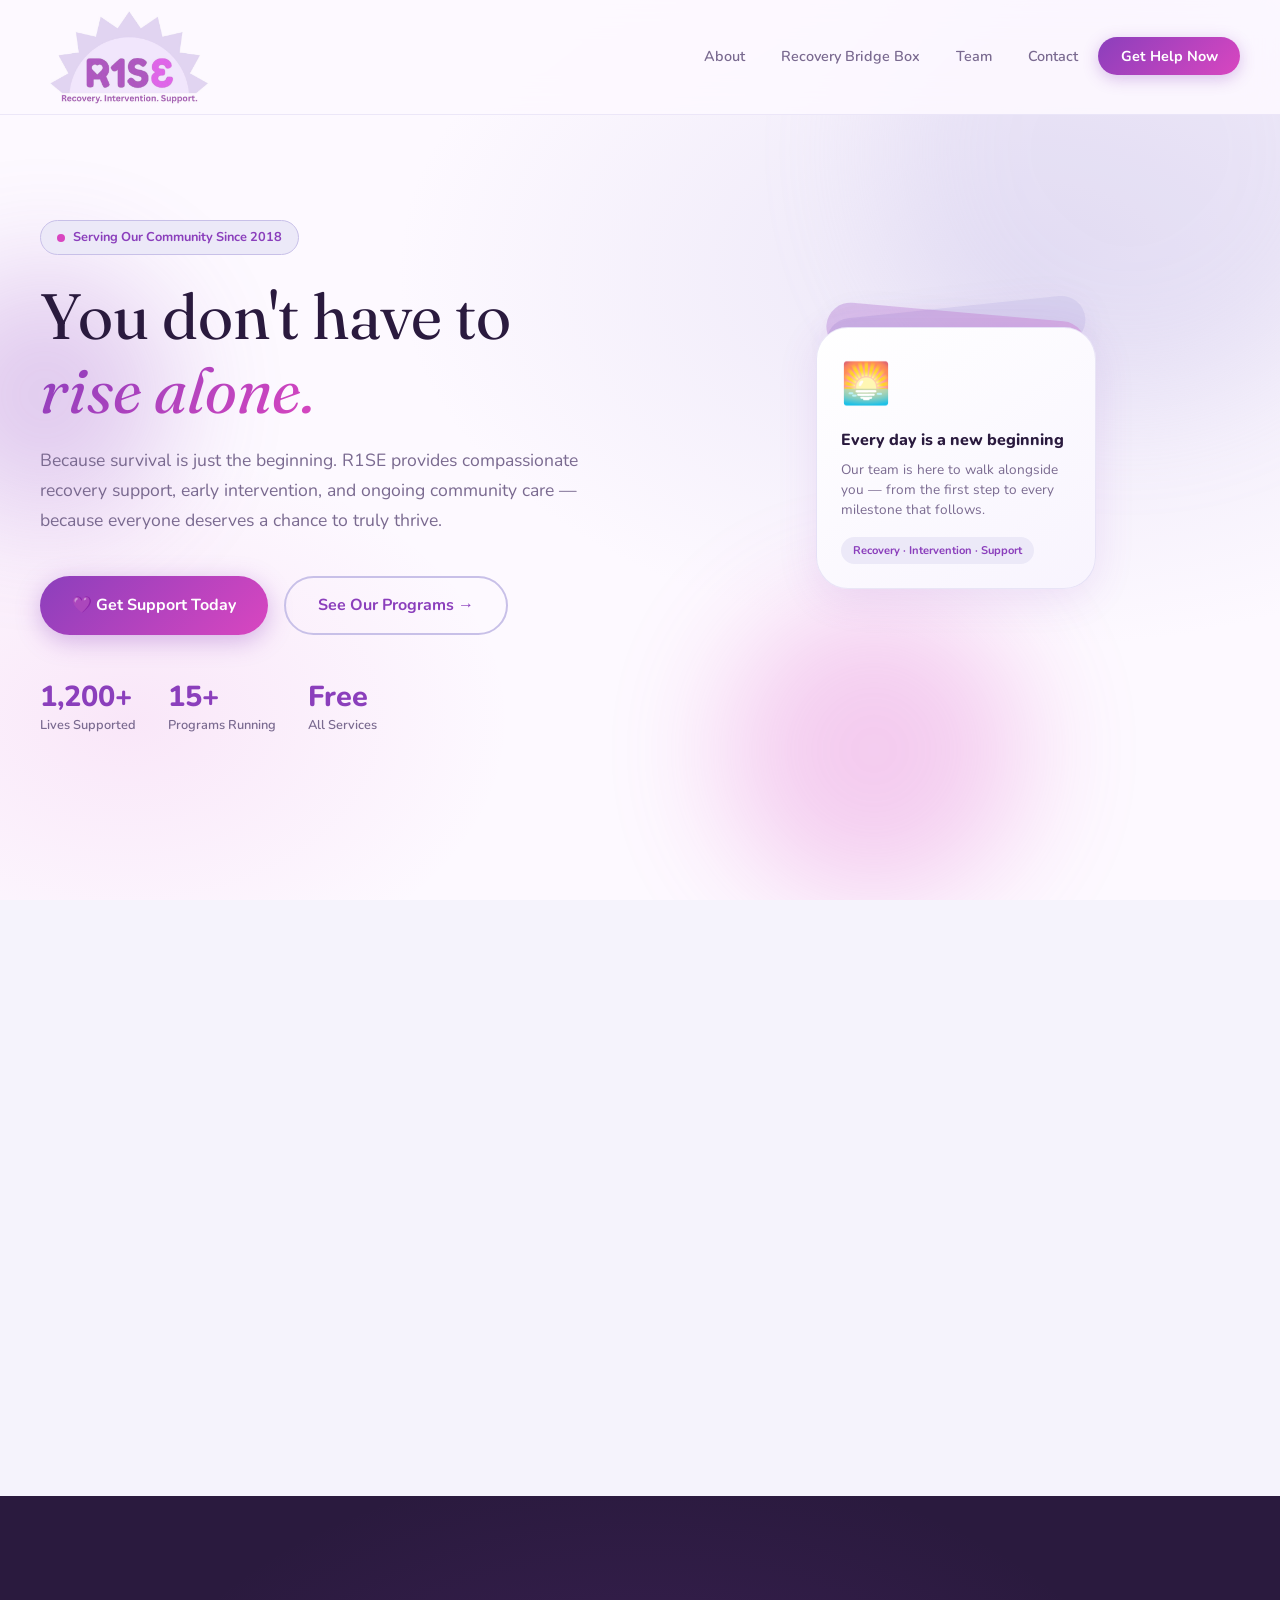
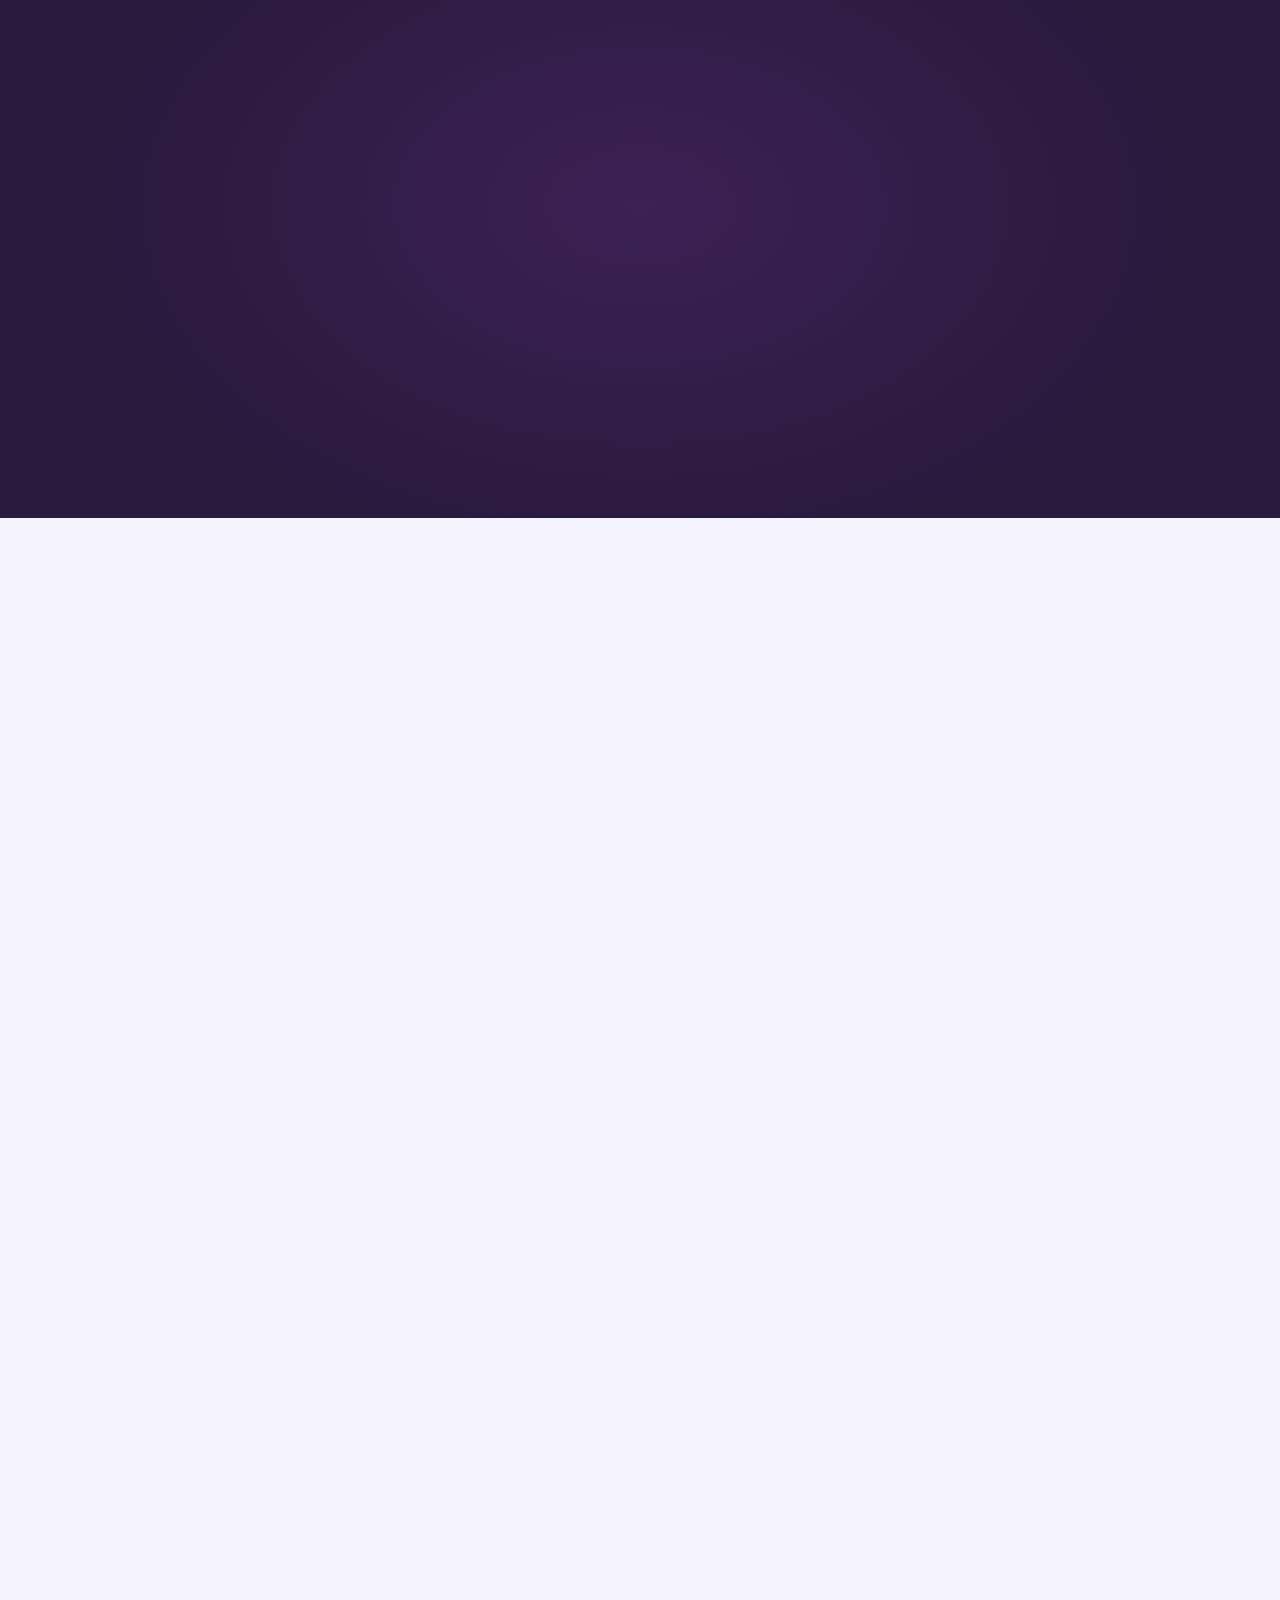
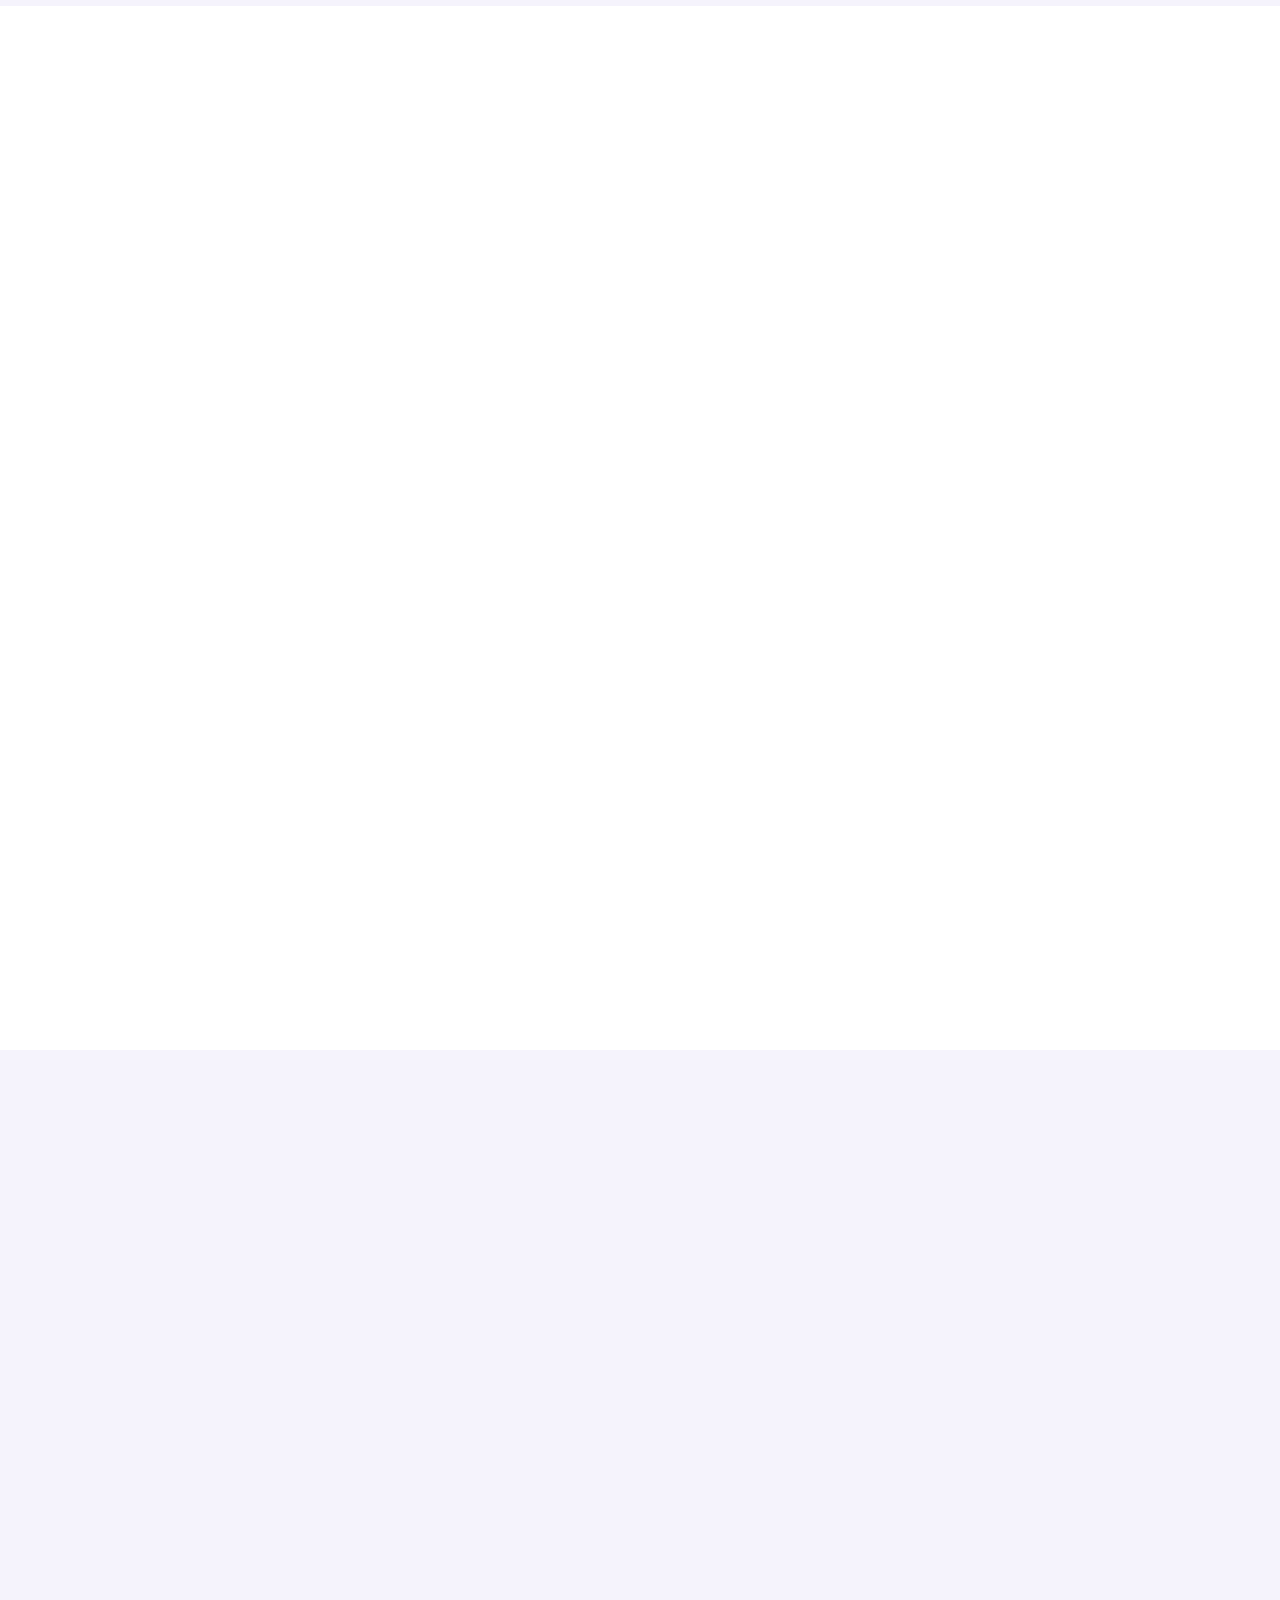
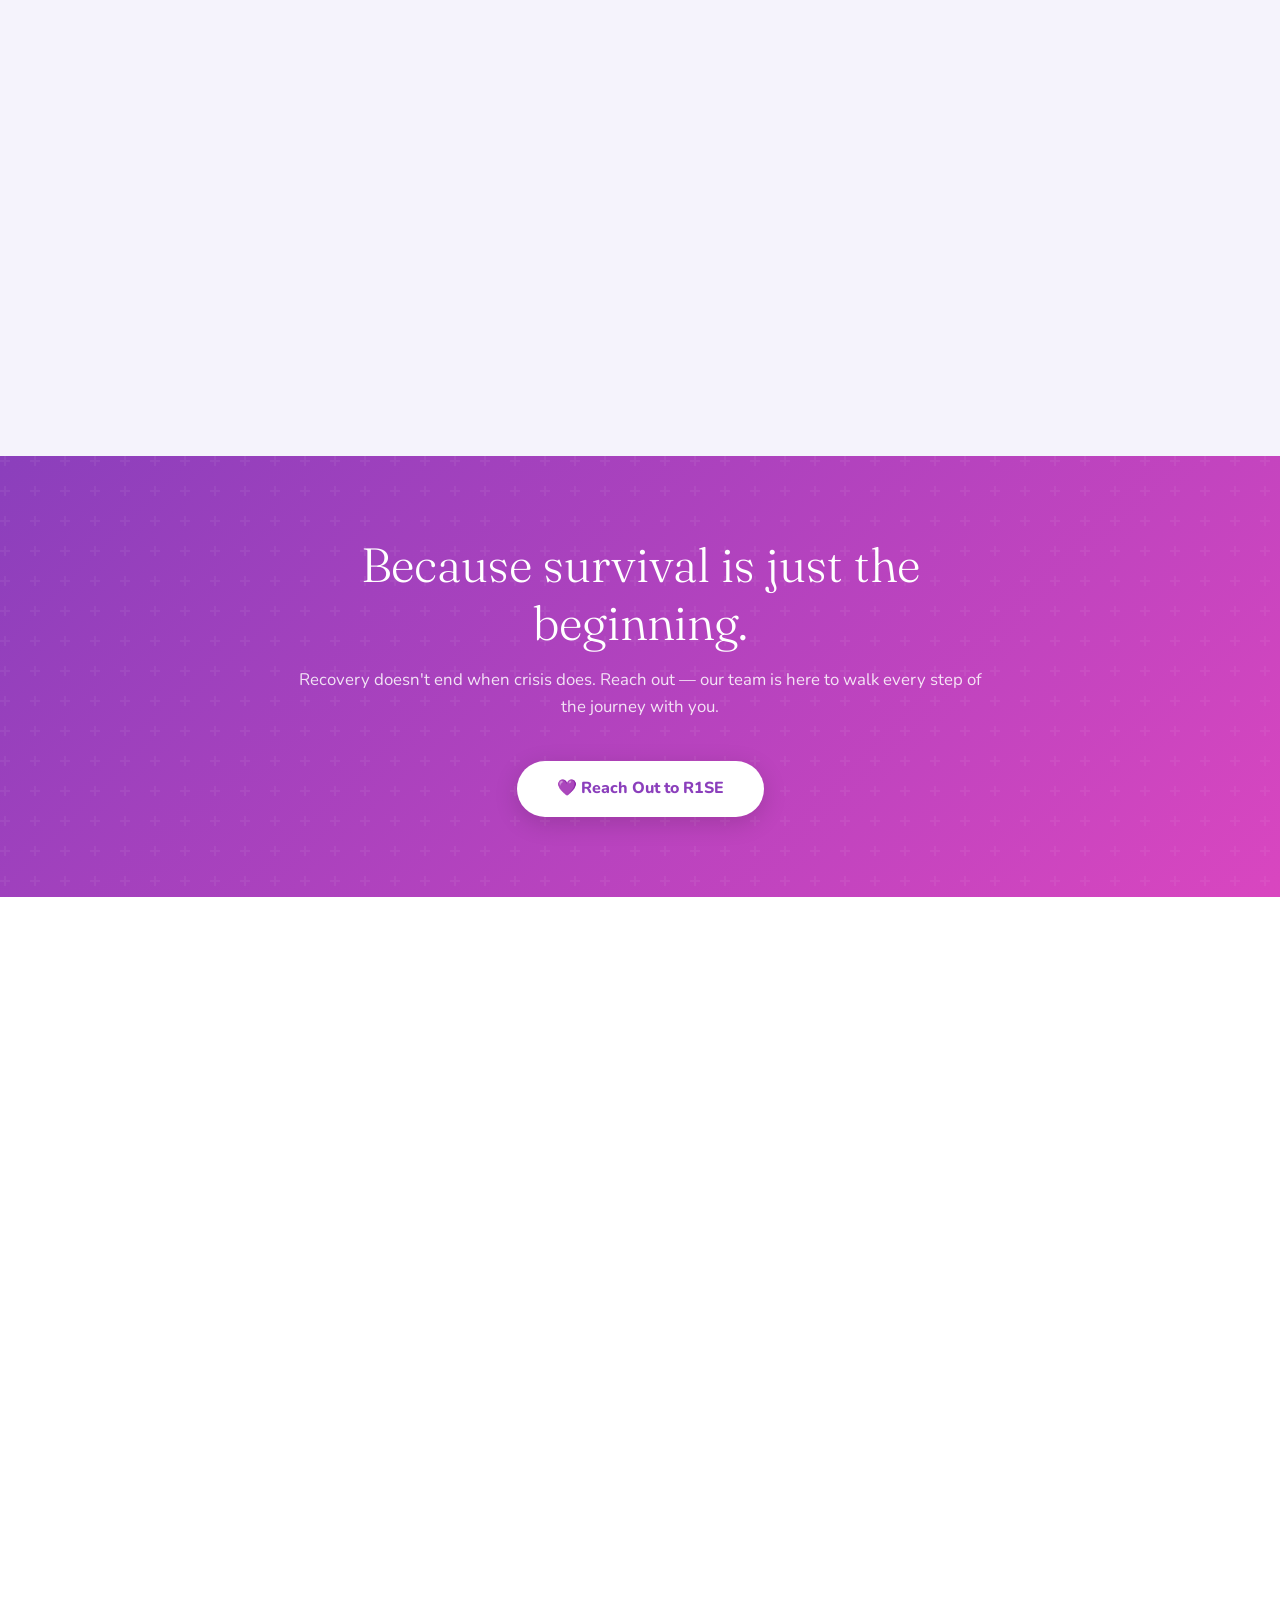
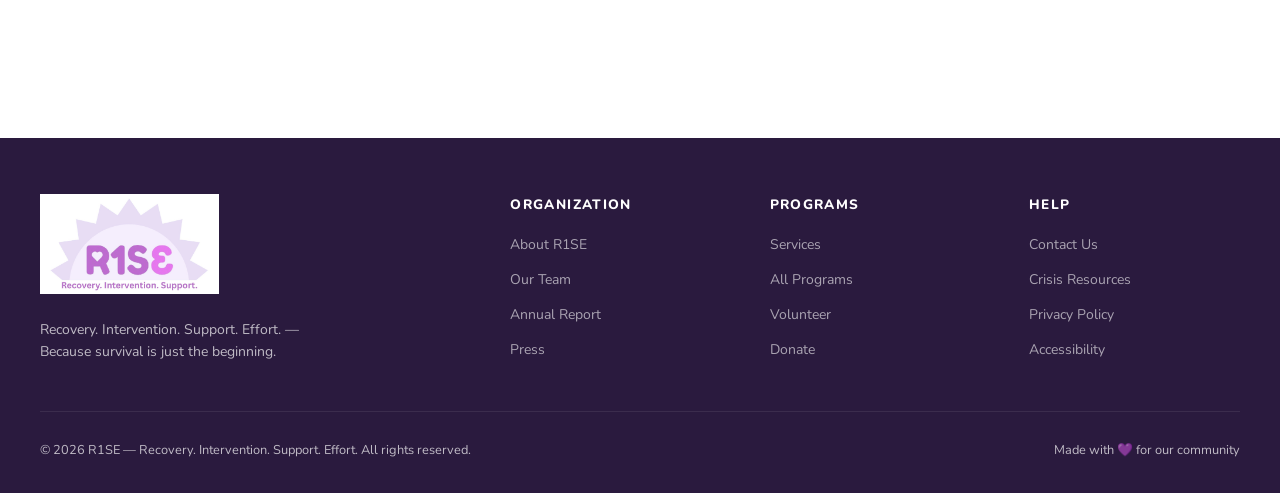
==== commit 7d56dda3: "index.html" ====
--- a/index.html
+++ b/index.html
@@ -27,7 +27,7 @@
       --radius-lg: 32px;
     }
 
-    html { scroll-behavior: smooth; }
+    
 
     body {
       font-family: var(--sans);
@@ -44,14 +44,14 @@
       backdrop-filter: blur(16px);
       border-bottom: 1px solid rgba(200,192,232,0.3);
       padding: 0 2.5rem;
-      height: 120px;
+      height: 115px;
       display: flex; align-items: center; justify-content: space-between;
     }
     .nav-logo {
       display: flex; align-items: center; gap: 0.75rem;
       text-decoration: none;
     }
-    .nav-logo img { height: 110px; width: auto; mix-blend-mode: multiply; }
+    .nav-logo img { height: 100px; width: auto; mix-blend-mode: multiply; }
     .nav-links { display: flex; align-items: center; gap: 0.25rem; list-style: none; }
     .nav-links a {
       font-weight: 600; font-size: 0.9rem;
@@ -74,7 +74,7 @@
     /* ── HERO ── */
     #home {
       min-height: 100vh;
-      padding: 140px 2.5rem 5rem;
+      padding: 135px 2.5rem 5rem;
       display: flex; align-items: center;
       position: relative;
       overflow: hidden;
@@ -422,7 +422,7 @@
       gap: 3rem; padding-bottom: 3rem;
       border-bottom: 1px solid rgba(255,255,255,0.08);
     }
-    .footer-brand img { height: 110px; mix-blend-mode: screen; margin-bottom: 1rem; }
+    .footer-brand img { height: 100px; mix-blend-mode: screen; margin-bottom: 1rem; }
     .footer-brand p { font-size: 0.875rem; line-height: 1.6; max-width: 260px; }
     .footer-col h4 { color: var(--white); font-size: 0.85rem; font-weight: 800; text-transform: uppercase; letter-spacing: 0.1em; margin-bottom: 1rem; }
     .footer-col ul { list-style: none; display: flex; flex-direction: column; gap: 0.6rem; }
@@ -486,16 +486,10 @@
 
   <!-- NAV -->
   <nav>
-    <a href="#home" class="nav-logo">
-      <img src="[data-uri]" alt="R1SE Logo">
+    <a href="index.html" class="nav-logo">
+      <img src="[data-uri]" alt="R1SE Logo">
     </a>
-    <ul class="nav-links">
-      <li><a href="#about">About</a></li>
-      <li><a href="#services">Services</a></li>
-      <li><a href="#programs">Programs</a></li>
-      <li><a href="#contact">Contact</a></li>
-      <li><a href="#contact" class="nav-cta">Get Help Now</a></li>
-    </ul>
+    <ul class="nav-links"><li><a href="about.html">About</a></li><li><a href="bridge-box.html">Recovery Bridge Box</a></li><li><a href="team.html">Team</a></li><li><a href="contact.html">Contact</a></li><li><a href="#" class="nav-cta" id="helpBtn">Get Help Now</a></li></ul>
   </nav>
 
   <!-- HERO -->
@@ -516,8 +510,8 @@
           Because survival is just the beginning. R1SE provides compassionate recovery support, early intervention, and ongoing community care — because everyone deserves a chance to truly thrive.
         </p>
         <div class="hero-actions">
-          <a href="#contact" class="btn-primary">💜 Get Support Today</a>
-          <a href="#programs" class="btn-secondary">See Our Programs →</a>
+          <a href="contact.html" class="btn-primary">💜 Get Support Today</a>
+          <a href="programs.html" class="btn-secondary">See Our Programs →</a>
         </div>
         <div class="hero-stats">
           <div class="stat">
@@ -591,6 +585,89 @@
     </div>
   </section>
 
+
+  <!-- MISSION STATEMENT -->
+  <section id="mission" style="background:var(--ink);padding:7rem 2.5rem;position:relative;overflow:hidden;">
+    <div style="position:absolute;inset:0;background:radial-gradient(ellipse 60% 80% at 50% 50%,rgba(139,63,188,0.18) 0%,transparent 70%);pointer-events:none;"></div>
+    <div style="max-width:900px;margin:0 auto;text-align:center;position:relative;z-index:2;">
+      <div class="reveal" style="display:inline-flex;align-items:center;gap:0.6rem;font-size:0.75rem;font-weight:800;text-transform:uppercase;letter-spacing:0.2em;color:#d946c0;margin-bottom:2rem;">
+        <span style="display:block;width:24px;height:2px;background:#d946c0;border-radius:2px;"></span>Our Mission<span style="display:block;width:24px;height:2px;background:#d946c0;border-radius:2px;"></span>
+      </div>
+      <div class="reveal" style="font-family:Fraunces,serif;font-size:clamp(1.6rem,3.5vw,2.6rem);font-weight:300;line-height:1.5;font-style:italic;border:1px dashed rgba(200,192,232,0.2);border-radius:24px;padding:3rem;position:relative;">
+        <span style="position:absolute;top:-1px;left:50%;transform:translateX(-50%);background:var(--ink);padding:0 1rem;font-size:0.7rem;font-weight:700;text-transform:uppercase;letter-spacing:0.2em;color:rgba(200,192,232,0.4);white-space:nowrap;">Mission Statement</span>
+        <span style="display:block;font-size:4rem;color:rgba(139,63,188,0.3);line-height:1;margin-bottom:1rem;">&ldquo;</span>
+        <p style="color:rgba(245,240,232,0.4);font-size:1.1rem;line-height:1.8;">Our mission statement is coming soon &mdash; check back as we finalize the words that capture everything R1SE stands for.</p>
+        <p style="margin-top:1.5rem;font-size:0.85rem;color:rgba(200,192,232,0.3);font-style:normal;font-family:Nunito,sans-serif;font-weight:600;text-transform:uppercase;letter-spacing:0.15em;">&mdash; Placeholder &mdash;</p>
+      </div>
+      <p class="reveal" style="margin-top:2rem;font-size:0.9rem;color:rgba(200,192,232,0.4);font-family:Nunito,sans-serif;">Because survival is just the beginning.</p>
+    </div>
+  </section>
+
+  <!-- TESTIMONIALS -->
+  <section id="testimonials" style="padding:6rem 2.5rem;background:#f5f3fc;">
+    <div style="max-width:1200px;margin:0 auto;">
+      <div style="text-align:center;margin-bottom:3.5rem;">
+        <div class="section-label reveal" style="justify-content:center;">Testimonials</div>
+        <h2 class="section-title reveal" style="text-align:center;">Stories of <em>rising.</em></h2>
+        <p class="reveal" style="color:var(--muted);font-size:1rem;max-width:500px;margin:0.75rem auto 0;line-height:1.7;">Real words from people whose lives have been touched by R1SE.</p>
+      </div>
+      <div style="display:grid;grid-template-columns:repeat(3,1fr);gap:1.5rem;">
+
+        <div class="reveal" style="background:white;border-radius:32px;padding:2.25rem;border:1px solid rgba(200,192,232,0.3);box-shadow:0 4px 24px rgba(139,63,188,0.07);display:flex;flex-direction:column;gap:1.25rem;">
+          <div style="color:#8b3fbc;font-size:1.8rem;line-height:1;">&ldquo;</div>
+          <p style="font-size:0.95rem;line-height:1.75;flex:1;font-style:italic;">&ldquo;I didn&rsquo;t know where to turn after leaving the hospital. The Recovery Bridge Box had a resource guide that led me to my current counselor. That box changed everything for me.&rdquo;</p>
+          <div style="display:flex;align-items:center;gap:0.75rem;padding-top:1rem;border-top:1px solid #ece9f8;">
+            <div style="width:44px;height:44px;border-radius:50%;background:linear-gradient(135deg,#8b3fbc,#d946c0);display:flex;align-items:center;justify-content:center;color:white;font-weight:800;font-size:1rem;flex-shrink:0;">M</div>
+            <div><div style="font-weight:800;font-size:0.9rem;">Maria T.</div><div style="font-size:0.78rem;color:#7a6a90;">Recovery Bridge Box recipient</div></div>
+          </div>
+        </div>
+
+        <div class="reveal" style="background:linear-gradient(145deg,#f0ebff,#fdf9ff);border-radius:32px;padding:2.25rem;border:1px solid rgba(200,192,232,0.4);box-shadow:0 4px 24px rgba(139,63,188,0.1);display:flex;flex-direction:column;gap:1.25rem;">
+          <div style="color:#8b3fbc;font-size:1.8rem;line-height:1;">&ldquo;</div>
+          <p style="font-size:0.95rem;line-height:1.75;flex:1;font-style:italic;">&ldquo;R1SE was there when my family fell apart. The peer support they matched me with had been through the same thing &mdash; having someone who truly understood made all the difference.&rdquo;</p>
+          <div style="display:flex;align-items:center;gap:0.75rem;padding-top:1rem;border-top:1px solid #c8c0e8;">
+            <div style="width:44px;height:44px;border-radius:50%;background:linear-gradient(135deg,#a855cb,#7c3aed);display:flex;align-items:center;justify-content:center;color:white;font-weight:800;font-size:1rem;flex-shrink:0;">D</div>
+            <div><div style="font-weight:800;font-size:0.9rem;">David R.</div><div style="font-size:0.78rem;color:#7a6a90;">Peer support program participant</div></div>
+          </div>
+        </div>
+
+        <div class="reveal" style="background:white;border-radius:32px;padding:2.25rem;border:1px solid rgba(200,192,232,0.3);box-shadow:0 4px 24px rgba(139,63,188,0.07);display:flex;flex-direction:column;gap:1.25rem;">
+          <div style="color:#8b3fbc;font-size:1.8rem;line-height:1;">&ldquo;</div>
+          <p style="font-size:0.95rem;line-height:1.75;flex:1;font-style:italic;">&ldquo;As a nurse, I&rsquo;ve seen so many patients discharged with nowhere to go. Partnering with R1SE to distribute the Bridge Boxes has genuinely improved patient outcomes on our floor.&rdquo;</p>
+          <div style="display:flex;align-items:center;gap:0.75rem;padding-top:1rem;border-top:1px solid #ece9f8;">
+            <div style="width:44px;height:44px;border-radius:50%;background:linear-gradient(135deg,#d946c0,#c0472b);display:flex;align-items:center;justify-content:center;color:white;font-weight:800;font-size:1rem;flex-shrink:0;">S</div>
+            <div><div style="font-weight:800;font-size:0.9rem;">Sarah K., RN</div><div style="font-size:0.78rem;color:#7a6a90;">Partner hospital staff</div></div>
+          </div>
+        </div>
+
+        <div class="reveal" style="background:white;border-radius:32px;padding:2.25rem;border:1px solid rgba(200,192,232,0.3);box-shadow:0 4px 24px rgba(139,63,188,0.07);display:flex;flex-direction:column;gap:1.25rem;">
+          <div style="color:#8b3fbc;font-size:1.8rem;line-height:1;">&ldquo;</div>
+          <p style="font-size:0.95rem;line-height:1.75;flex:1;font-style:italic;">&ldquo;I&rsquo;ve been sober for 14 months. R1SE&rsquo;s Rising Together group gave me people who held me accountable every single week without judgment. I wouldn&rsquo;t be here without them.&rdquo;</p>
+          <div style="display:flex;align-items:center;gap:0.75rem;padding-top:1rem;border-top:1px solid #ece9f8;">
+            <div style="width:44px;height:44px;border-radius:50%;background:linear-gradient(135deg,#22a06b,#2d7a4f);display:flex;align-items:center;justify-content:center;color:white;font-weight:800;font-size:1rem;flex-shrink:0;">J</div>
+            <div><div style="font-weight:800;font-size:0.9rem;">James L.</div><div style="font-size:0.78rem;color:#7a6a90;">Rising Together group member</div></div>
+          </div>
+        </div>
+
+        <div class="reveal" style="background:white;border-radius:32px;padding:2.25rem;border:1px solid rgba(200,192,232,0.3);box-shadow:0 4px 24px rgba(139,63,188,0.07);display:flex;flex-direction:column;gap:1.25rem;">
+          <div style="color:#8b3fbc;font-size:1.8rem;line-height:1;">&ldquo;</div>
+          <p style="font-size:0.95rem;line-height:1.75;flex:1;font-style:italic;">&ldquo;My son received a Bridge Box after his overdose. The journal inside became his daily habit. He says writing helped him process things he couldn&rsquo;t say out loud. He&rsquo;s in treatment now.&rdquo;</p>
+          <div style="display:flex;align-items:center;gap:0.75rem;padding-top:1rem;border-top:1px solid #ece9f8;">
+            <div style="width:44px;height:44px;border-radius:50%;background:linear-gradient(135deg,#c8c0e8,#8b3fbc);display:flex;align-items:center;justify-content:center;color:white;font-weight:800;font-size:1rem;flex-shrink:0;">L</div>
+            <div><div style="font-weight:800;font-size:0.9rem;">Linda M.</div><div style="font-size:0.78rem;color:#7a6a90;">Family member</div></div>
+          </div>
+        </div>
+
+        <div class="reveal" style="background:linear-gradient(135deg,#8b3fbc,#d946c0);border-radius:32px;padding:2.25rem;display:flex;flex-direction:column;justify-content:center;align-items:center;text-align:center;gap:1rem;">
+          <div style="font-size:2rem;">&#128156;</div>
+          <p style="color:rgba(255,255,255,0.9);font-size:1rem;line-height:1.7;font-weight:600;">Have a story to share? We&rsquo;d love to hear how R1SE has impacted your life.</p>
+          <a href="contact.html" style="display:inline-flex;align-items:center;gap:0.5rem;background:rgba(255,255,255,0.2);color:white;font-weight:700;padding:0.75rem 1.5rem;border-radius:50px;text-decoration:none;font-size:0.9rem;border:2px solid rgba(255,255,255,0.4);">Share Your Story &#8594;</a>
+        </div>
+
+      </div>
+    </div>
+  </section>
+
   <!-- SERVICES -->
   <section id="services">
     <div class="section-inner">
@@ -608,37 +685,37 @@
           <span class="service-emoji">🧠</span>
           <h3>Mental Health Counseling</h3>
           <p>One-on-one and group sessions with licensed counselors experienced in trauma, addiction, and community care.</p>
-          <a href="#contact" class="learn-more">Learn more <span>→</span></a>
+          <a href="contact.html" class="learn-more">Learn more <span>→</span></a>
         </div>
         <div class="service-card reveal">
           <span class="service-emoji">🔗</span>
           <h3>Peer Support Network</h3>
           <p>Be matched with trained peer supporters who have lived experience in recovery — people who truly get it.</p>
-          <a href="#contact" class="learn-more">Learn more <span>→</span></a>
+          <a href="contact.html" class="learn-more">Learn more <span>→</span></a>
         </div>
         <div class="service-card reveal">
           <span class="service-emoji">🏡</span>
           <h3>Transitional Housing</h3>
           <p>Safe, stable housing support for individuals leaving treatment, incarceration, or other crisis situations.</p>
-          <a href="#contact" class="learn-more">Learn more <span>→</span></a>
+          <a href="contact.html" class="learn-more">Learn more <span>→</span></a>
         </div>
         <div class="service-card reveal">
           <span class="service-emoji">👨‍👩‍👧</span>
           <h3>Family Support Services</h3>
           <p>Education, counseling, and community groups for families affected by a loved one's recovery journey.</p>
-          <a href="#contact" class="learn-more">Learn more <span>→</span></a>
+          <a href="contact.html" class="learn-more">Learn more <span>→</span></a>
         </div>
         <div class="service-card reveal">
           <span class="service-emoji">📚</span>
           <h3>Life Skills & Education</h3>
           <p>Practical workshops on employment, finances, communication, and rebuilding confidence for daily life.</p>
-          <a href="#contact" class="learn-more">Learn more <span>→</span></a>
+          <a href="contact.html" class="learn-more">Learn more <span>→</span></a>
         </div>
         <div class="service-card reveal">
           <span class="service-emoji">📞</span>
           <h3>24/7 Crisis Line</h3>
           <p>Our trained team is available around the clock when you need to talk, no matter what time of day or night.</p>
-          <a href="#contact" class="learn-more">Learn more <span>→</span></a>
+          <a href="contact.html" class="learn-more">Learn more <span>→</span></a>
         </div>
       </div>
     </div>
@@ -652,7 +729,7 @@
           <div class="section-label reveal">Programs</div>
           <h2 class="section-title reveal">Where <em>community</em><br>comes together</h2>
         </div>
-        <a href="#contact" class="btn-secondary reveal">Enroll in a program →</a>
+        <a href="contact.html" class="btn-secondary reveal">Enroll in a program →</a>
       </div>
       <div class="programs-grid">
         <div class="program-card reveal">
@@ -712,7 +789,7 @@
     <div class="cta-band-inner">
       <h2>Because survival is just the beginning.</h2>
       <p>Recovery doesn't end when crisis does. Reach out — our team is here to walk every step of the journey with you.</p>
-      <a href="#contact" class="btn-white">💜 Reach Out to R1SE</a>
+      <a href="contact.html" class="btn-white">💜 Reach Out to R1SE</a>
     </div>
   </div>
 
@@ -806,13 +883,13 @@
   <footer>
     <div class="footer-inner">
       <div class="footer-brand">
-        <img src="[data-uri]" alt="R1SE">
+        <img src="[data-uri]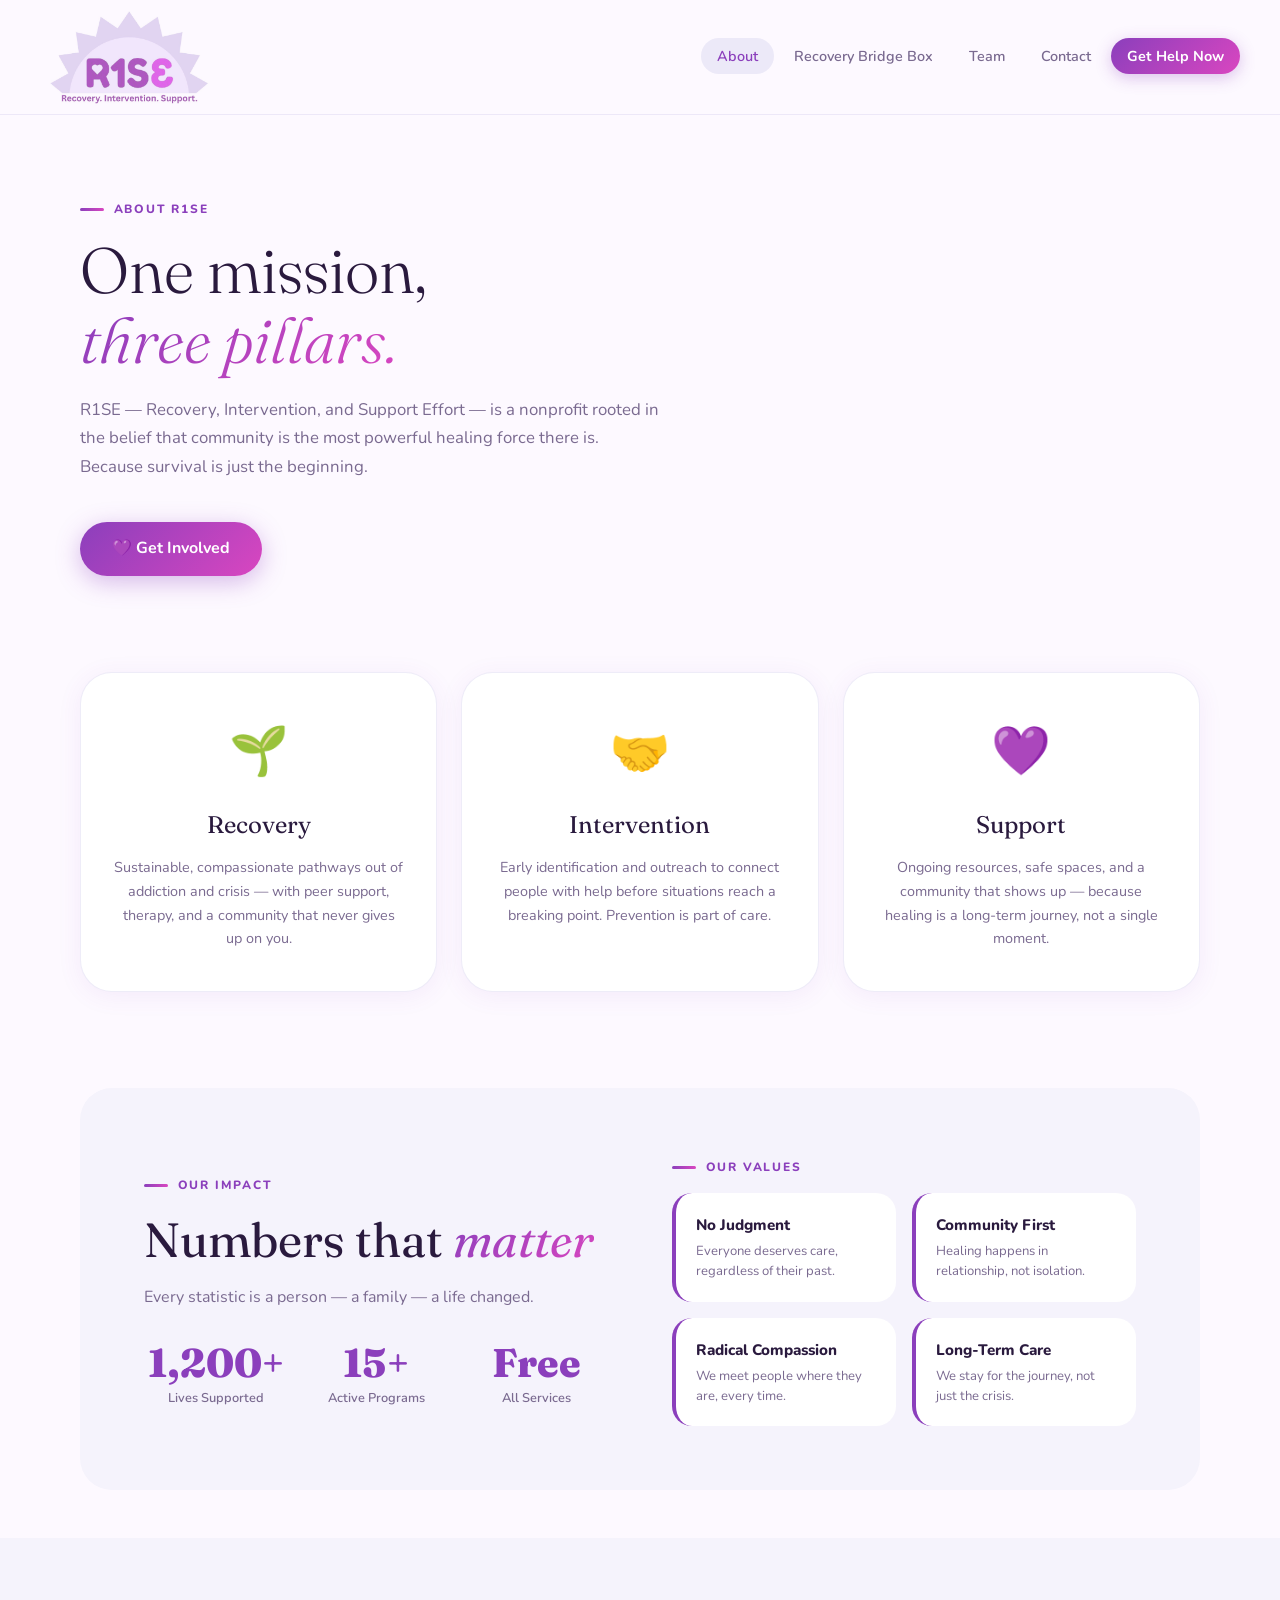
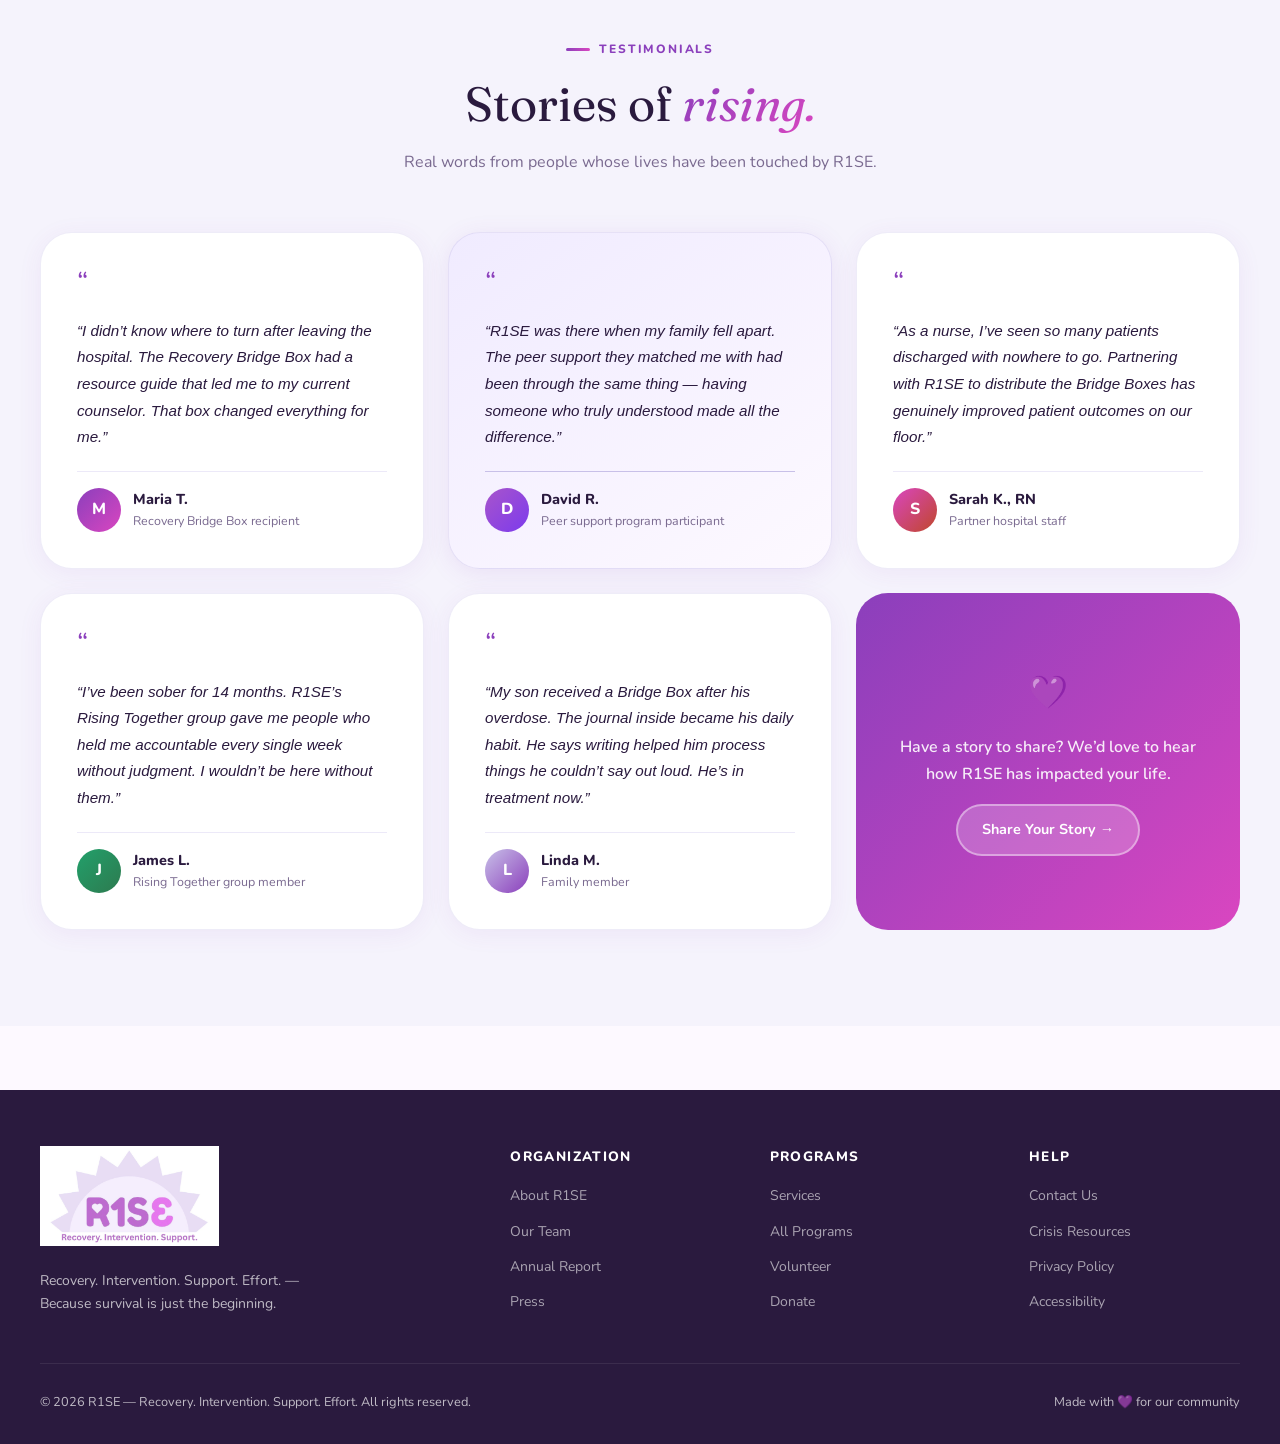
==== commit 52a14b58: "Update index.html" ====
--- a/index.html
+++ b/index.html
@@ -1,607 +1,109 @@
 <!DOCTYPE html>
 <html lang="en">
 <head>
-  <meta charset="UTF-8"/>
-  <meta name="viewport" content="width=device-width, initial-scale=1.0"/>
-  <title>R1SE — Because survival is just the beginning.</title>
+  <meta charset="UTF-8"/><meta name="viewport" content="width=device-width, initial-scale=1.0"/>
+  <title>About — R1SE</title>
   <link rel="preconnect" href="https://fonts.googleapis.com">
   <link href="https://fonts.googleapis.com/css2?family=Nunito:ital,wght@0,300;0,400;0,600;0,700;0,800;1,400&family=Fraunces:ital,wght@0,300;0,400;1,300;1,400&display=swap" rel="stylesheet">
   <style>
     *, *::before, *::after { box-sizing: border-box; margin: 0; padding: 0; }
-
     :root {
-      --purple:     #8b3fbc;
-      --purple-mid: #a855cb;
-      --pink:       #d946c0;
-      --lavender:   #c8c0e8;
-      --lav-light:  #ece9f8;
-      --lav-pale:   #f5f3fc;
-      --white:      #ffffff;
-      --ink:        #2a1a3e;
-      --muted:      #7a6a90;
-      --warm-bg:    #fdf9ff;
-      --card-bg:    #f8f4fe;
-      --sans: 'Nunito', sans-serif;
-      --serif: 'Fraunces', serif;
-      --radius: 20px;
-      --radius-lg: 32px;
+      --purple: #8b3fbc; --pink: #d946c0; --lavender: #c8c0e8;
+      --lav-light: #ece9f8; --lav-pale: #f5f3fc; --white: #ffffff;
+      --ink: #2a1a3e; --muted: #7a6a90; --warm-bg: #fdf9ff;
+      --card-bg: #f8f4fe; --sans: 'Nunito', sans-serif; --serif: 'Fraunces', serif;
+      --radius: 20px; --radius-lg: 32px;
     }
-
-    
-
-    body {
-      font-family: var(--sans);
-      background: var(--warm-bg);
-      color: var(--ink);
-      overflow-x: hidden;
-      line-height: 1.6;
-    }
-
-    /* ── NAV ── */
-    nav {
-      position: fixed; top: 0; left: 0; right: 0; z-index: 200;
-      background: rgba(253,249,255,0.88);
-      backdrop-filter: blur(16px);
-      border-bottom: 1px solid rgba(200,192,232,0.3);
-      padding: 0 2.5rem;
-      height: 115px;
-      display: flex; align-items: center; justify-content: space-between;
-    }
-    .nav-logo {
-      display: flex; align-items: center; gap: 0.75rem;
-      text-decoration: none;
-    }
+    body { font-family: var(--sans); background: var(--warm-bg); color: var(--ink); overflow-x: hidden; line-height: 1.6; }
+    nav { position: fixed; top: 0; left: 0; right: 0; z-index: 200; background: rgba(253,249,255,0.92); backdrop-filter: blur(16px); border-bottom: 1px solid rgba(200,192,232,0.3); padding: 0 2.5rem; height: 115px; display: flex; align-items: center; justify-content: space-between; }
+    .nav-logo { display: flex; align-items: center; text-decoration: none; }
     .nav-logo img { height: 100px; width: auto; mix-blend-mode: multiply; }
     .nav-links { display: flex; align-items: center; gap: 0.25rem; list-style: none; }
-    .nav-links a {
-      font-weight: 600; font-size: 0.9rem;
-      color: var(--muted); text-decoration: none;
-      padding: 0.5rem 1rem; border-radius: 50px;
-      transition: color 0.2s, background 0.2s;
-    }
-    .nav-links a:hover { color: var(--purple); background: var(--lav-light); }
-    .nav-cta {
-      background: linear-gradient(135deg, var(--purple), var(--pink));
-      color: var(--white) !important;
-      padding: 0.55rem 1.4rem !important;
-      border-radius: 50px !important;
-      font-weight: 700 !important;
-      transition: opacity 0.2s, transform 0.2s !important;
-      box-shadow: 0 4px 16px rgba(139,63,188,0.3);
-    }
-    .nav-cta:hover { opacity: 0.9; transform: translateY(-1px); background: none !important; }
-
-    /* ── HERO ── */
-    #home {
-      min-height: 100vh;
-      padding: 135px 2.5rem 5rem;
-      display: flex; align-items: center;
-      position: relative;
-      overflow: hidden;
-    }
-    .hero-bg {
-      position: absolute; inset: 0; z-index: 0;
-      background:
-        radial-gradient(ellipse 70% 60% at 80% 30%, rgba(200,192,232,0.35) 0%, transparent 70%),
-        radial-gradient(ellipse 50% 50% at 10% 80%, rgba(217,70,192,0.1) 0%, transparent 60%),
-        var(--warm-bg);
-    }
-    .hero-blob {
-      position: absolute; border-radius: 50%; filter: blur(60px); opacity: 0.25;
-      animation: blobFloat 8s ease-in-out infinite;
-    }
-    .hero-blob-1 { width: 500px; height: 500px; background: var(--lavender); top: -100px; right: -100px; animation-delay: 0s; }
-    .hero-blob-2 { width: 300px; height: 300px; background: var(--pink); bottom: 0; right: 20%; animation-delay: 3s; }
-    .hero-blob-3 { width: 250px; height: 250px; background: var(--purple); top: 30%; left: -80px; animation-delay: 5s; }
-
-    .hero-inner {
-      position: relative; z-index: 2;
-      max-width: 1200px; margin: 0 auto; width: 100%;
-      display: grid; grid-template-columns: 1fr 1fr;
-      gap: 4rem; align-items: center;
-    }
-    .hero-badge {
-      display: inline-flex; align-items: center; gap: 0.5rem;
-      background: var(--lav-light);
-      border: 1px solid var(--lavender);
-      border-radius: 50px;
-      padding: 0.4rem 1rem;
-      font-size: 0.8rem; font-weight: 700;
-      color: var(--purple);
-      margin-bottom: 1.5rem;
-      animation: fadeUp 0.6s ease both;
-    }
-    .hero-badge .dot { width: 8px; height: 8px; background: var(--pink); border-radius: 50%; animation: pulse 2s infinite; }
-    h1.hero-heading {
-      font-family: var(--serif);
-      font-size: clamp(2.6rem, 5vw, 4rem);
-      font-weight: 400;
-      line-height: 1.15;
-      color: var(--ink);
-      margin-bottom: 1.25rem;
-      animation: fadeUp 0.6s 0.1s ease both;
-    }
-    h1.hero-heading em {
-      font-style: italic;
-      background: linear-gradient(135deg, var(--purple), var(--pink));
-      -webkit-background-clip: text; -webkit-text-fill-color: transparent; background-clip: text;
-    }
-    .hero-sub {
-      font-size: 1.1rem; color: var(--muted); line-height: 1.7;
-      margin-bottom: 2.5rem;
-      font-weight: 400;
-      animation: fadeUp 0.6s 0.2s ease both;
-    }
-    .hero-actions {
-      display: flex; gap: 1rem; flex-wrap: wrap;
-      animation: fadeUp 0.6s 0.3s ease both;
-    }
-    .btn-primary {
-      display: inline-flex; align-items: center; gap: 0.5rem;
-      background: linear-gradient(135deg, var(--purple), var(--pink));
-      color: var(--white); font-weight: 700; font-size: 1rem;
-      padding: 0.9rem 2rem; border-radius: 50px;
-      text-decoration: none; border: none; cursor: pointer;
-      box-shadow: 0 6px 24px rgba(139,63,188,0.35);
-      transition: transform 0.2s, box-shadow 0.2s;
-    }
-    .btn-primary:hover { transform: translateY(-2px); box-shadow: 0 10px 30px rgba(139,63,188,0.45); }
-    .btn-secondary {
-      display: inline-flex; align-items: center; gap: 0.5rem;
-      background: transparent;
-      color: var(--purple); font-weight: 700; font-size: 1rem;
-      padding: 0.9rem 2rem; border-radius: 50px;
-      text-decoration: none;
-      border: 2px solid var(--lavender);
-      transition: border-color 0.2s, background 0.2s;
-    }
+    .nav-links a { font-weight: 600; font-size: 0.9rem; color: var(--muted); text-decoration: none; padding: 0.5rem 1rem; border-radius: 50px; transition: color 0.2s, background 0.2s; }
+    .nav-links a:hover, .nav-links a.active { color: var(--purple); background: var(--lav-light); }
+    .nav-cta { background: linear-gradient(135deg, var(--purple), var(--pink)) !important; color: var(--white) !important; font-weight: 700 !important; box-shadow: 0 4px 16px rgba(139,63,188,0.3); border-radius: 50px; }
+    .page-wrap { padding-top: 130px; }
+    .page-hero { padding: 4rem 2.5rem 3rem; max-width: 1200px; margin: 0 auto; }
+    .page-label { display: inline-flex; align-items: center; gap: 0.6rem; font-size: 0.75rem; font-weight: 800; text-transform: uppercase; letter-spacing: 0.15em; color: var(--purple); margin-bottom: 1rem; }
+    .page-label::before { content: ''; display: block; width: 24px; height: 3px; background: linear-gradient(90deg, var(--purple), var(--pink)); border-radius: 2px; }
+    h1.page-title { font-family: var(--serif); font-size: clamp(2.8rem, 5vw, 4.5rem); font-weight: 300; line-height: 1.1; margin-bottom: 1.25rem; }
+    h1.page-title em { font-style: italic; background: linear-gradient(135deg, var(--purple), var(--pink)); -webkit-background-clip: text; -webkit-text-fill-color: transparent; background-clip: text; }
+    .page-sub { font-size: 1.05rem; color: var(--muted); line-height: 1.7; max-width: 580px; margin-bottom: 2.5rem; }
+    .content-section { padding: 3rem 2.5rem; max-width: 1200px; margin: 0 auto; }
+    .section-label { display: inline-flex; align-items: center; gap: 0.6rem; font-size: 0.75rem; font-weight: 800; text-transform: uppercase; letter-spacing: 0.15em; color: var(--purple); margin-bottom: 1rem; }
+    .section-label::before { content: ''; display: block; width: 24px; height: 3px; background: linear-gradient(90deg, var(--purple), var(--pink)); border-radius: 2px; }
+    h2.section-title { font-family: var(--serif); font-size: clamp(2rem, 4vw, 3rem); font-weight: 400; line-height: 1.2; margin-bottom: 1rem; }
+    h2.section-title em { font-style: italic; background: linear-gradient(135deg, var(--purple), var(--pink)); -webkit-background-clip: text; -webkit-text-fill-color: transparent; background-clip: text; }
+    .btn-primary { display: inline-flex; align-items: center; gap: 0.5rem; background: linear-gradient(135deg, var(--purple), var(--pink)); color: var(--white); font-weight: 700; font-size: 1rem; padding: 0.9rem 2rem; border-radius: 50px; text-decoration: none; border: none; cursor: pointer; box-shadow: 0 6px 24px rgba(139,63,188,0.35); transition: transform 0.2s; }
+    .btn-primary:hover { transform: translateY(-2px); }
+    .btn-secondary { display: inline-flex; align-items: center; gap: 0.5rem; background: transparent; color: var(--purple); font-weight: 700; font-size: 1rem; padding: 0.9rem 2rem; border-radius: 50px; text-decoration: none; border: 2px solid var(--lavender); transition: border-color 0.2s, background 0.2s; }
     .btn-secondary:hover { border-color: var(--purple); background: var(--lav-light); }
-
-    .hero-stats {
-      display: flex; gap: 2rem; margin-top: 3rem;
-      animation: fadeUp 0.6s 0.4s ease both;
-    }
-    .stat { }
-    .stat-num { font-size: 1.8rem; font-weight: 800; color: var(--purple); line-height: 1; }
-    .stat-label { font-size: 0.8rem; color: var(--muted); font-weight: 600; margin-top: 0.2rem; }
-
-    .hero-visual {
-      display: flex; justify-content: center; align-items: center;
-      animation: fadeUp 0.8s 0.2s ease both;
-    }
-    .hero-card-stack {
-      position: relative; width: 340px; height: 380px;
-    }
-    .hcard {
-      position: absolute;
-      background: var(--white);
-      border-radius: var(--radius-lg);
-      padding: 1.5rem;
-      box-shadow: 0 8px 40px rgba(139,63,188,0.12);
-    }
-    .hcard-main {
-      width: 280px; left: 50%; transform: translateX(-50%);
-      top: 40px; z-index: 3;
-      background: linear-gradient(145deg, #fff 0%, #f8f4fe 100%);
-      border: 1px solid rgba(200,192,232,0.4);
-    }
-    .hcard-back1 {
-      width: 260px; left: 50%; transform: translateX(-50%) rotate(-6deg);
-      top: 20px; z-index: 1;
-      background: var(--lavender);
-      opacity: 0.5;
-    }
-    .hcard-back2 {
-      width: 260px; left: 50%; transform: translateX(-50%) rotate(5deg);
-      top: 25px; z-index: 2;
-      background: linear-gradient(135deg, var(--purple), var(--pink));
-      opacity: 0.25;
-    }
-    .hcard-icon { font-size: 2.5rem; margin-bottom: 0.75rem; }
-    .hcard-title { font-size: 1rem; font-weight: 800; color: var(--ink); margin-bottom: 0.35rem; }
-    .hcard-text { font-size: 0.85rem; color: var(--muted); line-height: 1.5; }
-    .hcard-tag {
-      display: inline-block; margin-top: 1rem;
-      background: var(--lav-light); color: var(--purple);
-      font-size: 0.7rem; font-weight: 700; padding: 0.3rem 0.75rem;
-      border-radius: 50px;
-    }
-
-    /* ── SECTION SHARED ── */
-    section { padding: 6rem 2.5rem; }
-    .section-inner { max-width: 1200px; margin: 0 auto; }
-    .section-label {
-      display: inline-flex; align-items: center; gap: 0.6rem;
-      font-size: 0.75rem; font-weight: 800;
-      text-transform: uppercase; letter-spacing: 0.15em;
-      color: var(--purple);
-      margin-bottom: 1rem;
-    }
-    .section-label::before {
-      content: '';
-      display: block; width: 24px; height: 3px;
-      background: linear-gradient(90deg, var(--purple), var(--pink));
-      border-radius: 2px;
-    }
-    h2.section-title {
-      font-family: var(--serif);
-      font-size: clamp(2rem, 4vw, 3rem);
-      font-weight: 400; line-height: 1.2;
-      margin-bottom: 1rem; color: var(--ink);
-    }
-    h2.section-title em {
-      font-style: italic;
-      background: linear-gradient(135deg, var(--purple), var(--pink));
-      -webkit-background-clip: text; -webkit-text-fill-color: transparent; background-clip: text;
-    }
-    .section-desc {
-      font-size: 1.05rem; color: var(--muted); line-height: 1.7;
-      max-width: 560px;
-    }
-
-    /* ── ABOUT ── */
-    #about { background: var(--lav-pale); }
-    .about-grid {
-      display: grid; grid-template-columns: 1fr 1fr;
-      gap: 5rem; align-items: center;
-    }
-    .about-pillars {
-      display: grid; gap: 1rem;
-    }
-    .pillar {
-      background: var(--white);
-      border-radius: var(--radius);
-      padding: 1.5rem;
-      display: flex; gap: 1.25rem; align-items: flex-start;
-      border: 1px solid rgba(200,192,232,0.3);
-      box-shadow: 0 2px 16px rgba(139,63,188,0.06);
-      transition: transform 0.25s, box-shadow 0.25s;
-    }
-    .pillar:hover { transform: translateY(-3px); box-shadow: 0 8px 30px rgba(139,63,188,0.14); }
-    .pillar-icon {
-      width: 52px; height: 52px; flex-shrink: 0;
-      border-radius: 14px;
-      display: flex; align-items: center; justify-content: center;
-      font-size: 1.4rem;
-    }
-    .pillar-icon.recovery { background: linear-gradient(135deg, #c084fc, #a855f7); }
-    .pillar-icon.intervention { background: linear-gradient(135deg, #f0abfc, #d946ef); }
-    .pillar-icon.support { background: linear-gradient(135deg, #a78bfa, #7c3aed); }
-    .pillar-content h3 { font-size: 1rem; font-weight: 800; color: var(--ink); margin-bottom: 0.3rem; }
-    .pillar-content p { font-size: 0.88rem; color: var(--muted); line-height: 1.55; }
-
-    /* ── SERVICES ── */
-    #services { background: var(--white); }
-    .services-grid {
-      display: grid; grid-template-columns: repeat(3, 1fr);
-      gap: 1.5rem; margin-top: 3.5rem;
-    }
-    .service-card {
-      background: var(--card-bg);
-      border-radius: var(--radius-lg);
-      padding: 2rem;
-      border: 1px solid rgba(200,192,232,0.3);
-      position: relative; overflow: hidden;
-      transition: transform 0.3s, box-shadow 0.3s;
-    }
-    .service-card::before {
-      content: '';
-      position: absolute; top: 0; left: 0; right: 0; height: 4px;
-      background: linear-gradient(90deg, var(--purple), var(--pink));
-      transform: scaleX(0); transform-origin: left;
-      transition: transform 0.3s;
-    }
-    .service-card:hover { transform: translateY(-4px); box-shadow: 0 16px 48px rgba(139,63,188,0.14); }
-    .service-card:hover::before { transform: scaleX(1); }
-    .service-emoji { font-size: 2.5rem; margin-bottom: 1.25rem; display: block; }
-    .service-card h3 { font-size: 1.15rem; font-weight: 800; margin-bottom: 0.6rem; color: var(--ink); }
-    .service-card p { font-size: 0.88rem; color: var(--muted); line-height: 1.6; }
-    .service-card .learn-more {
-      display: inline-flex; align-items: center; gap: 0.4rem;
-      margin-top: 1.25rem;
-      font-size: 0.85rem; font-weight: 700; color: var(--purple);
-      text-decoration: none; transition: gap 0.2s;
-    }
-    .service-card:hover .learn-more { gap: 0.7rem; }
-
-    /* ── PROGRAMS ── */
-    #programs { background: var(--lav-pale); }
-    .programs-header {
-      display: flex; justify-content: space-between; align-items: flex-end;
-      margin-bottom: 3rem; flex-wrap: wrap; gap: 1.5rem;
-    }
-    .programs-grid {
-      display: grid; grid-template-columns: repeat(2, 1fr);
-      gap: 1.5rem;
-    }
-    .program-card {
-      background: var(--white);
-      border-radius: var(--radius-lg);
-      padding: 2rem 2rem 2rem;
-      display: flex; gap: 1.5rem;
-      border: 1px solid rgba(200,192,232,0.3);
-      box-shadow: 0 2px 16px rgba(139,63,188,0.06);
-      transition: transform 0.25s, box-shadow 0.25s;
-    }
-    .program-card:hover { transform: translateY(-3px); box-shadow: 0 12px 36px rgba(139,63,188,0.13); }
-    .program-num {
-      font-size: 2.5rem; font-weight: 800; color: var(--lavender);
-      font-family: var(--serif); line-height: 1; flex-shrink: 0; width: 2.5rem;
-    }
-    .program-body h3 { font-size: 1.05rem; font-weight: 800; margin-bottom: 0.4rem; color: var(--ink); }
-    .program-body p { font-size: 0.875rem; color: var(--muted); line-height: 1.6; }
-    .program-tag {
-      display: inline-block; margin-top: 0.75rem;
-      background: var(--lav-light); color: var(--purple);
-      font-size: 0.7rem; font-weight: 700; padding: 0.25rem 0.7rem; border-radius: 50px;
-    }
-
-    /* ── CTA BAND ── */
-    .cta-band {
-      background: linear-gradient(135deg, var(--purple) 0%, var(--pink) 100%);
-      padding: 5rem 2.5rem;
-      text-align: center;
-      position: relative; overflow: hidden;
-    }
-    .cta-band::before {
-      content: '';
-      position: absolute; inset: 0;
-      background: url("data:image/svg+xml,%3Csvg width='60' height='60' viewBox='0 0 60 60' xmlns='http://www.w3.org/2000/svg'%3E%3Cg fill='none' fill-rule='evenodd'%3E%3Cg fill='%23ffffff' fill-opacity='0.05'%3E%3Cpath d='M36 34v-4h-2v4h-4v2h4v4h2v-4h4v-2h-4zm0-30V0h-2v4h-4v2h4v4h2V6h4V4h-4zM6 34v-4H4v4H0v2h4v4h2v-4h4v-2H6zM6 4V0H4v4H0v2h4v4h2V6h4V4H6z'/%3E%3C/g%3E%3C/g%3E%3C/svg%3E");
-    }
-    .cta-band-inner { position: relative; z-index: 2; max-width: 700px; margin: 0 auto; }
-    .cta-band h2 {
-      font-family: var(--serif);
-      font-size: clamp(2rem, 4vw, 3rem);
-      font-weight: 300; color: var(--white); margin-bottom: 1rem; line-height: 1.2;
-    }
-    .cta-band p { color: rgba(255,255,255,0.85); font-size: 1.05rem; margin-bottom: 2.5rem; }
-    .btn-white {
-      display: inline-flex; align-items: center; gap: 0.5rem;
-      background: var(--white);
-      color: var(--purple);
-      font-weight: 800; font-size: 1rem;
-      padding: 0.95rem 2.5rem; border-radius: 50px;
-      text-decoration: none;
-      box-shadow: 0 6px 24px rgba(0,0,0,0.15);
-      transition: transform 0.2s, box-shadow 0.2s;
-    }
-    .btn-white:hover { transform: translateY(-2px); box-shadow: 0 12px 36px rgba(0,0,0,0.2); }
-
-    /* ── CONTACT ── */
-    #contact { background: var(--white); }
-    .contact-grid {
-      display: grid; grid-template-columns: 1fr 1.3fr;
-      gap: 5rem; align-items: start;
-    }
-    .contact-info { }
-    .contact-info p { font-size: 1rem; color: var(--muted); line-height: 1.7; margin-bottom: 2rem; }
-    .contact-items { display: flex; flex-direction: column; gap: 1rem; }
-    .contact-item {
-      display: flex; align-items: center; gap: 1rem;
-      font-size: 0.9rem; font-weight: 600; color: var(--ink);
-    }
-    .contact-item-icon {
-      width: 44px; height: 44px;
-      background: var(--lav-light); border-radius: 12px;
-      display: flex; align-items: center; justify-content: center;
-      font-size: 1.2rem; flex-shrink: 0;
-    }
-
-    .contact-form { display: flex; flex-direction: column; gap: 1.25rem; }
-    .form-row-double { display: grid; grid-template-columns: 1fr 1fr; gap: 1rem; }
-    .form-group { display: flex; flex-direction: column; gap: 0.45rem; }
-    .form-group label { font-size: 0.82rem; font-weight: 700; color: var(--ink); }
-    .form-group input,
-    .form-group select,
-    .form-group textarea {
-      background: var(--lav-pale);
-      border: 1.5px solid rgba(200,192,232,0.5);
-      border-radius: 12px;
-      padding: 0.8rem 1rem;
-      font-family: var(--sans); font-size: 0.95rem;
-      color: var(--ink); outline: none;
-      transition: border-color 0.2s, box-shadow 0.2s;
-    }
-    .form-group input:focus,
-    .form-group select:focus,
-    .form-group textarea:focus {
-      border-color: var(--purple);
-      box-shadow: 0 0 0 3px rgba(139,63,188,0.12);
-    }
-    .form-group textarea { resize: vertical; min-height: 120px; }
-
-    /* ── FOOTER ── */
-    footer {
-      background: var(--ink);
-      color: rgba(255,255,255,0.7);
-      padding: 3.5rem 2.5rem 2rem;
-    }
-    .footer-inner {
-      max-width: 1200px; margin: 0 auto;
-      display: grid; grid-template-columns: 2fr 1fr 1fr 1fr;
-      gap: 3rem; padding-bottom: 3rem;
-      border-bottom: 1px solid rgba(255,255,255,0.08);
-    }
+    footer { background: var(--ink); color: rgba(255,255,255,0.7); padding: 3.5rem 2.5rem 2rem; margin-top: 4rem; }
+    .footer-inner { max-width: 1200px; margin: 0 auto; display: grid; grid-template-columns: 2fr 1fr 1fr 1fr; gap: 3rem; padding-bottom: 3rem; border-bottom: 1px solid rgba(255,255,255,0.08); }
     .footer-brand img { height: 100px; mix-blend-mode: screen; margin-bottom: 1rem; }
     .footer-brand p { font-size: 0.875rem; line-height: 1.6; max-width: 260px; }
     .footer-col h4 { color: var(--white); font-size: 0.85rem; font-weight: 800; text-transform: uppercase; letter-spacing: 0.1em; margin-bottom: 1rem; }
     .footer-col ul { list-style: none; display: flex; flex-direction: column; gap: 0.6rem; }
     .footer-col a { color: rgba(255,255,255,0.6); text-decoration: none; font-size: 0.875rem; transition: color 0.2s; }
     .footer-col a:hover { color: var(--lavender); }
-    .footer-bottom {
-      max-width: 1200px; margin: 0 auto;
-      padding-top: 1.75rem;
-      display: flex; justify-content: space-between; align-items: center;
-      font-size: 0.8rem;
-    }
-    .footer-bottom a { color: rgba(255,255,255,0.4); text-decoration: none; }
-
-    /* ── ANIMATIONS ── */
-    @keyframes blobFloat {
-      0%, 100% { transform: translateY(0) scale(1); }
-      50% { transform: translateY(-20px) scale(1.04); }
-    }
-    @keyframes pulse {
-      0%, 100% { opacity: 1; }
-      50% { opacity: 0.4; }
-    }
-    @keyframes fadeUp {
-      from { opacity: 0; transform: translateY(24px); }
-      to   { opacity: 1; transform: none; }
-    }
-
-    .reveal {
-      opacity: 0; transform: translateY(28px);
-      transition: opacity 0.7s ease, transform 0.7s ease;
-    }
+    .footer-bottom { max-width: 1200px; margin: 0 auto; padding-top: 1.75rem; display: flex; justify-content: space-between; font-size: 0.8rem; }
+    .reveal { opacity: 0; transform: translateY(24px); transition: opacity 0.7s ease, transform 0.7s ease; }
     .reveal.visible { opacity: 1; transform: none; }
-    .reveal:nth-child(2) { transition-delay: 0.1s; }
-    .reveal:nth-child(3) { transition-delay: 0.2s; }
-    .reveal:nth-child(4) { transition-delay: 0.3s; }
-    .reveal:nth-child(5) { transition-delay: 0.4s; }
-    .reveal:nth-child(6) { transition-delay: 0.5s; }
-
-    /* ── MOBILE ── */
-    @media (max-width: 900px) {
-      nav { padding: 0 1.25rem; }
-      .nav-links { display: none; }
-      section { padding: 4rem 1.25rem; }
-      #home { padding: 90px 1.25rem 4rem; }
-      .hero-inner { grid-template-columns: 1fr; gap: 3rem; }
-      .hero-visual { order: -1; }
-      .hero-card-stack { width: 280px; height: 300px; }
-      .hcard-main { width: 230px; }
-      .hcard-back1, .hcard-back2 { width: 215px; }
-      .about-grid { grid-template-columns: 1fr; gap: 3rem; }
-      .services-grid { grid-template-columns: 1fr; }
-      .programs-grid { grid-template-columns: 1fr; }
-      .contact-grid { grid-template-columns: 1fr; gap: 3rem; }
-      .form-row-double { grid-template-columns: 1fr; }
-      .footer-inner { grid-template-columns: 1fr 1fr; }
-      .footer-brand { grid-column: 1/-1; }
-    }
+    @media (max-width: 900px) { nav { padding: 0 1.25rem; } .nav-links { display: none; } .footer-inner { grid-template-columns: 1fr 1fr; } .footer-brand { grid-column: 1/-1; } .page-hero, .content-section { padding-left: 1.25rem; padding-right: 1.25rem; } }
   </style>
 </head>
 <body>
-
-  <!-- NAV -->
-  <nav>
-    <a href="index.html" class="nav-logo">
-      <img src="[data-uri]" alt="R1SE Logo">
-    </a>
-    <ul class="nav-links"><li><a href="about.html">About</a></li><li><a href="bridge-box.html">Recovery Bridge Box</a></li><li><a href="team.html">Team</a></li><li><a href="contact.html">Contact</a></li><li><a href="#" class="nav-cta" id="helpBtn">Get Help Now</a></li></ul>
-  </nav>
-
-  <!-- HERO -->
-  <section id="home">
-    <div class="hero-bg"></div>
-    <div class="hero-blob hero-blob-1"></div>
-    <div class="hero-blob hero-blob-2"></div>
-    <div class="hero-blob hero-blob-3"></div>
-
-    <div class="hero-inner">
-      <div class="hero-text">
-        <div class="hero-badge"><span class="dot"></span> Serving Our Community Since 2018</div>
-        <h1 class="hero-heading">
-          You don't have to<br>
-          <em>rise alone.</em>
-        </h1>
-        <p class="hero-sub">
-          Because survival is just the beginning. R1SE provides compassionate recovery support, early intervention, and ongoing community care — because everyone deserves a chance to truly thrive.
-        </p>
-        <div class="hero-actions">
-          <a href="contact.html" class="btn-primary">💜 Get Support Today</a>
-          <a href="programs.html" class="btn-secondary">See Our Programs →</a>
-        </div>
-        <div class="hero-stats">
-          <div class="stat">
-            <div class="stat-num">1,200+</div>
-            <div class="stat-label">Lives Supported</div>
-          </div>
-          <div class="stat">
-            <div class="stat-num">15+</div>
-            <div class="stat-label">Programs Running</div>
-          </div>
-          <div class="stat">
-            <div class="stat-num">Free</div>
-            <div class="stat-label">All Services</div>
-          </div>
-        </div>
-      </div>
-
-      <div class="hero-visual">
-        <div class="hero-card-stack">
-          <div class="hcard hcard-back1"></div>
-          <div class="hcard hcard-back2"></div>
-          <div class="hcard hcard-main">
-            <div class="hcard-icon">🌅</div>
-            <div class="hcard-title">Every day is a new beginning</div>
-            <div class="hcard-text">Our team is here to walk alongside you — from the first step to every milestone that follows.</div>
-            <span class="hcard-tag">Recovery · Intervention · Support</span>
-          </div>
-        </div>
-      </div>
-    </div>
-  </section>
-
-  <!-- ABOUT -->
-  <section id="about">
-    <div class="section-inner">
-      <div class="about-grid">
+  <nav><a href="index.html" class="nav-logo"><img src="[data-uri]" alt="R1SE Logo"></a><ul class="nav-links"><li><a href="about.html" class="active">About</a></li><li><a href="bridge-box.html">Recovery Bridge Box</a></li><li><a href="team.html">Team</a></li><li><a href="contact.html">Contact</a></li><li><a href="#" class="nav-cta" id="helpBtn">Get Help Now</a></li></ul></nav>
+  <div class="page-wrap">
+
+    <div class="page-hero">
+      <div class="page-label reveal">About R1SE</div>
+      <h1 class="page-title reveal">One mission,<br><em>three pillars.</em></h1>
+      <p class="page-sub reveal">R1SE — Recovery, Intervention, and Support Effort — is a nonprofit rooted in the belief that community is the most powerful healing force there is. Because survival is just the beginning.</p>
+      <a href="contact.html" class="btn-primary reveal">💜 Get Involved</a>
+    </div>
+
+    <div class="content-section" style="display:grid;grid-template-columns:repeat(3,1fr);gap:1.5rem;">
+      <div class="reveal" style="background:var(--white);border-radius:var(--radius-lg);padding:2.5rem 2rem;border:1px solid rgba(200,192,232,0.3);box-shadow:0 4px 24px rgba(139,63,188,0.08);text-align:center;">
+        <div style="font-size:3rem;margin-bottom:1rem;">🌱</div>
+        <h3 style="font-family:var(--serif);font-size:1.5rem;font-weight:400;margin-bottom:0.75rem;">Recovery</h3>
+        <p style="font-size:0.9rem;color:var(--muted);line-height:1.65;">Sustainable, compassionate pathways out of addiction and crisis — with peer support, therapy, and a community that never gives up on you.</p>
+      </div>
+      <div class="reveal" style="background:var(--white);border-radius:var(--radius-lg);padding:2.5rem 2rem;border:1px solid rgba(200,192,232,0.3);box-shadow:0 4px 24px rgba(139,63,188,0.08);text-align:center;">
+        <div style="font-size:3rem;margin-bottom:1rem;">🤝</div>
+        <h3 style="font-family:var(--serif);font-size:1.5rem;font-weight:400;margin-bottom:0.75rem;">Intervention</h3>
+        <p style="font-size:0.9rem;color:var(--muted);line-height:1.65;">Early identification and outreach to connect people with help before situations reach a breaking point. Prevention is part of care.</p>
+      </div>
+      <div class="reveal" style="background:var(--white);border-radius:var(--radius-lg);padding:2.5rem 2rem;border:1px solid rgba(200,192,232,0.3);box-shadow:0 4px 24px rgba(139,63,188,0.08);text-align:center;">
+        <div style="font-size:3rem;margin-bottom:1rem;">💜</div>
+        <h3 style="font-family:var(--serif);font-size:1.5rem;font-weight:400;margin-bottom:0.75rem;">Support</h3>
+        <p style="font-size:0.9rem;color:var(--muted);line-height:1.65;">Ongoing resources, safe spaces, and a community that shows up — because healing is a long-term journey, not a single moment.</p>
+      </div>
+    </div>
+
+    <div class="content-section">
+      <div class="reveal" style="background:var(--lav-pale);border-radius:var(--radius-lg);padding:4rem;display:grid;grid-template-columns:1fr 1fr;gap:4rem;align-items:center;">
         <div>
-          <div class="section-label reveal">Who We Are</div>
-          <h2 class="section-title reveal">Built on three <em>pillars</em> of care</h2>
-          <p class="section-desc reveal" style="margin-bottom:2rem;">
-            R1SE stands for Recovery, Intervention, and Support Effort — a nonprofit rooted in the belief that community is the most powerful healing force there is.
-          </p>
-          <p class="section-desc reveal">
-            We serve individuals and families navigating addiction, mental health challenges, trauma, and life transitions. No judgment. No cost. Just people helping people rise.
-          </p>
-        </div>
-        <div class="about-pillars">
-          <div class="pillar reveal">
-            <div class="pillar-icon recovery">🌱</div>
-            <div class="pillar-content">
-              <h3>Recovery</h3>
-              <p>Sustainable, compassionate pathways out of addiction and crisis — with peer support, therapy, and community.</p>
-            </div>
-          </div>
-          <div class="pillar reveal">
-            <div class="pillar-icon intervention">🤝</div>
-            <div class="pillar-content">
-              <h3>Intervention</h3>
-              <p>Early identification and outreach to connect people with help before situations reach a breaking point.</p>
-            </div>
-          </div>
-          <div class="pillar reveal">
-            <div class="pillar-icon support">💜</div>
-            <div class="pillar-content">
-              <h3>Support</h3>
-              <p>Ongoing resources, safe spaces, and a community that shows up — because healing is a long-term journey.</p>
-            </div>
-          </div>
-        </div>
-      </div>
-    </div>
-  </section>
-
-
-  <!-- MISSION STATEMENT -->
-  <section id="mission" style="background:var(--ink);padding:7rem 2.5rem;position:relative;overflow:hidden;">
-    <div style="position:absolute;inset:0;background:radial-gradient(ellipse 60% 80% at 50% 50%,rgba(139,63,188,0.18) 0%,transparent 70%);pointer-events:none;"></div>
-    <div style="max-width:900px;margin:0 auto;text-align:center;position:relative;z-index:2;">
-      <div class="reveal" style="display:inline-flex;align-items:center;gap:0.6rem;font-size:0.75rem;font-weight:800;text-transform:uppercase;letter-spacing:0.2em;color:#d946c0;margin-bottom:2rem;">
-        <span style="display:block;width:24px;height:2px;background:#d946c0;border-radius:2px;"></span>Our Mission<span style="display:block;width:24px;height:2px;background:#d946c0;border-radius:2px;"></span>
-      </div>
-      <div class="reveal" style="font-family:Fraunces,serif;font-size:clamp(1.6rem,3.5vw,2.6rem);font-weight:300;line-height:1.5;font-style:italic;border:1px dashed rgba(200,192,232,0.2);border-radius:24px;padding:3rem;position:relative;">
-        <span style="position:absolute;top:-1px;left:50%;transform:translateX(-50%);background:var(--ink);padding:0 1rem;font-size:0.7rem;font-weight:700;text-transform:uppercase;letter-spacing:0.2em;color:rgba(200,192,232,0.4);white-space:nowrap;">Mission Statement</span>
-        <span style="display:block;font-size:4rem;color:rgba(139,63,188,0.3);line-height:1;margin-bottom:1rem;">&ldquo;</span>
-        <p style="color:rgba(245,240,232,0.4);font-size:1.1rem;line-height:1.8;">Our mission statement is coming soon &mdash; check back as we finalize the words that capture everything R1SE stands for.</p>
-        <p style="margin-top:1.5rem;font-size:0.85rem;color:rgba(200,192,232,0.3);font-style:normal;font-family:Nunito,sans-serif;font-weight:600;text-transform:uppercase;letter-spacing:0.15em;">&mdash; Placeholder &mdash;</p>
-      </div>
-      <p class="reveal" style="margin-top:2rem;font-size:0.9rem;color:rgba(200,192,232,0.4);font-family:Nunito,sans-serif;">Because survival is just the beginning.</p>
-    </div>
-  </section>
+          <div class="section-label">Our Impact</div>
+          <h2 class="section-title">Numbers that <em>matter</em></h2>
+          <p style="color:var(--muted);font-size:1rem;line-height:1.7;margin-bottom:2rem;">Every statistic is a person — a family — a life changed.</p>
+          <div style="display:grid;grid-template-columns:repeat(3,1fr);gap:1rem;">
+            <div style="text-align:center;"><div style="font-size:2.5rem;font-weight:800;color:var(--purple);font-family:var(--serif);line-height:1;">1,200+</div><div style="font-size:0.8rem;color:var(--muted);font-weight:600;margin-top:0.3rem;">Lives Supported</div></div>
+            <div style="text-align:center;"><div style="font-size:2.5rem;font-weight:800;color:var(--purple);font-family:var(--serif);line-height:1;">15+</div><div style="font-size:0.8rem;color:var(--muted);font-weight:600;margin-top:0.3rem;">Active Programs</div></div>
+            <div style="text-align:center;"><div style="font-size:2.5rem;font-weight:800;color:var(--purple);font-family:var(--serif);line-height:1;">Free</div><div style="font-size:0.8rem;color:var(--muted);font-weight:600;margin-top:0.3rem;">All Services</div></div>
+          </div>
+        </div>
+        <div>
+          <div class="section-label">Our Values</div>
+          <div style="display:grid;grid-template-columns:1fr 1fr;gap:1rem;">
+            <div style="background:var(--white);border-radius:var(--radius);padding:1.25rem;border-left:4px solid var(--purple);"><h4 style="font-size:0.95rem;font-weight:800;margin-bottom:0.3rem;">No Judgment</h4><p style="font-size:0.82rem;color:var(--muted);line-height:1.5;">Everyone deserves care, regardless of their past.</p></div>
+            <div style="background:var(--white);border-radius:var(--radius);padding:1.25rem;border-left:4px solid var(--purple);"><h4 style="font-size:0.95rem;font-weight:800;margin-bottom:0.3rem;">Community First</h4><p style="font-size:0.82rem;color:var(--muted);line-height:1.5;">Healing happens in relationship, not isolation.</p></div>
+            <div style="background:var(--white);border-radius:var(--radius);padding:1.25rem;border-left:4px solid var(--purple);"><h4 style="font-size:0.95rem;font-weight:800;margin-bottom:0.3rem;">Radical Compassion</h4><p style="font-size:0.82rem;color:var(--muted);line-height:1.5;">We meet people where they are, every time.</p></div>
+            <div style="background:var(--white);border-radius:var(--radius);padding:1.25rem;border-left:4px solid var(--purple);"><h4 style="font-size:0.95rem;font-weight:800;margin-bottom:0.3rem;">Long-Term Care</h4><p style="font-size:0.82rem;color:var(--muted);line-height:1.5;">We stay for the journey, not just the crisis.</p></div>
+          </div>
+        </div>
+      </div>
+    </div>
 
   <!-- TESTIMONIALS -->
   <section id="testimonials" style="padding:6rem 2.5rem;background:#f5f3fc;">
@@ -668,267 +170,85 @@
     </div>
   </section>
 
-  <!-- SERVICES -->
-  <section id="services">
-    <div class="section-inner">
-      <div style="text-align:center; margin-bottom: 0.5rem;">
-        <div class="section-label reveal" style="justify-content:center;">What We Offer</div>
-        <h2 class="section-title reveal" style="max-width:560px; margin:0 auto 1rem;">
-          Services built around <em>you</em>
-        </h2>
-        <p class="section-desc reveal" style="margin: 0 auto; text-align:center;">
-          Every service is free, confidential, and designed with empathy at the center.
-        </p>
-      </div>
-      <div class="services-grid">
-        <div class="service-card reveal">
-          <span class="service-emoji">🧠</span>
-          <h3>Mental Health Counseling</h3>
-          <p>One-on-one and group sessions with licensed counselors experienced in trauma, addiction, and community care.</p>
-          <a href="contact.html" class="learn-more">Learn more <span>→</span></a>
-        </div>
-        <div class="service-card reveal">
-          <span class="service-emoji">🔗</span>
-          <h3>Peer Support Network</h3>
-          <p>Be matched with trained peer supporters who have lived experience in recovery — people who truly get it.</p>
-          <a href="contact.html" class="learn-more">Learn more <span>→</span></a>
-        </div>
-        <div class="service-card reveal">
-          <span class="service-emoji">🏡</span>
-          <h3>Transitional Housing</h3>
-          <p>Safe, stable housing support for individuals leaving treatment, incarceration, or other crisis situations.</p>
-          <a href="contact.html" class="learn-more">Learn more <span>→</span></a>
-        </div>
-        <div class="service-card reveal">
-          <span class="service-emoji">👨‍👩‍👧</span>
-          <h3>Family Support Services</h3>
-          <p>Education, counseling, and community groups for families affected by a loved one's recovery journey.</p>
-          <a href="contact.html" class="learn-more">Learn more <span>→</span></a>
-        </div>
-        <div class="service-card reveal">
-          <span class="service-emoji">📚</span>
-          <h3>Life Skills & Education</h3>
-          <p>Practical workshops on employment, finances, communication, and rebuilding confidence for daily life.</p>
-          <a href="contact.html" class="learn-more">Learn more <span>→</span></a>
-        </div>
-        <div class="service-card reveal">
-          <span class="service-emoji">📞</span>
-          <h3>24/7 Crisis Line</h3>
-          <p>Our trained team is available around the clock when you need to talk, no matter what time of day or night.</p>
-          <a href="contact.html" class="learn-more">Learn more <span>→</span></a>
-        </div>
-      </div>
-    </div>
-  </section>
-
-  <!-- PROGRAMS -->
-  <section id="programs">
-    <div class="section-inner">
-      <div class="programs-header">
-        <div>
-          <div class="section-label reveal">Programs</div>
-          <h2 class="section-title reveal">Where <em>community</em><br>comes together</h2>
-        </div>
-        <a href="contact.html" class="btn-secondary reveal">Enroll in a program →</a>
-      </div>
-      <div class="programs-grid">
-        <div class="program-card reveal">
-          <div class="program-num">01</div>
-          <div class="program-body">
-            <h3>Rising Together — Group Recovery</h3>
-            <p>Weekly peer-led group sessions that build connection, accountability, and hope for those in active recovery.</p>
-            <span class="program-tag">Every Wednesday · Free</span>
-          </div>
-        </div>
-        <div class="program-card reveal">
-          <div class="program-num">02</div>
-          <div class="program-body">
-            <h3>Youth Intervention Program</h3>
-            <p>Early intervention for young people ages 13–24 showing early signs of substance use or mental health struggles.</p>
-            <span class="program-tag">Ages 13–24 · Referral Welcome</span>
-          </div>
-        </div>
-        <div class="program-card reveal">
-          <div class="program-num">03</div>
-          <div class="program-body">
-            <h3>R1SE Women's Circle</h3>
-            <p>A trauma-informed space for women to heal, share, and support one another through recovery and beyond.</p>
-            <span class="program-tag">Women Only · Safe Space</span>
-          </div>
-        </div>
-        <div class="program-card reveal">
-          <div class="program-num">04</div>
-          <div class="program-body">
-            <h3>Re-Entry Support Program</h3>
-            <p>Comprehensive support for individuals returning from incarceration — housing, employment, and community.</p>
-            <span class="program-tag">All Welcome · Ongoing Enrollment</span>
-          </div>
-        </div>
-        <div class="program-card reveal">
-          <div class="program-num">05</div>
-          <div class="program-body">
-            <h3>Family Healing Workshops</h3>
-            <p>Monthly workshops equipping families with tools to support their loved ones while caring for themselves.</p>
-            <span class="program-tag">Monthly · Open to All</span>
-          </div>
-        </div>
-        <div class="program-card reveal">
-          <div class="program-num">06</div>
-          <div class="program-body">
-            <h3>Volunteer & Mentor Training</h3>
-            <p>Train to become a certified peer mentor and give back by walking alongside others on their journey to recovery.</p>
-            <span class="program-tag">Open Enrollment · Certification</span>
-          </div>
-        </div>
-      </div>
-    </div>
-  </section>
-
-  <!-- CTA BAND -->
-  <div class="cta-band">
-    <div class="cta-band-inner">
-      <h2>Because survival is just the beginning.</h2>
-      <p>Recovery doesn't end when crisis does. Reach out — our team is here to walk every step of the journey with you.</p>
-      <a href="contact.html" class="btn-white">💜 Reach Out to R1SE</a>
-    </div>
-  </div>
-
-  <!-- CONTACT -->
-  <section id="contact">
-    <div class="section-inner">
-      <div class="contact-grid">
-        <div class="contact-info">
-          <div class="section-label reveal">Contact Us</div>
-          <h2 class="section-title reveal">We're here.<br><em>Always.</em></h2>
-          <p class="reveal">Whether you're in crisis, curious about our programs, or want to volunteer — we want to hear from you. No message is too small.</p>
-          <div class="contact-items reveal">
-            <div class="contact-item">
-              <div class="contact-item-icon">📞</div>
-              <div>
-                <strong>Crisis Line (24/7)</strong><br>
-                <span style="color:var(--muted); font-size:0.9rem;">(800) 555-R1SE</span>
-              </div>
-            </div>
-            <div class="contact-item">
-              <div class="contact-item-icon">✉️</div>
-              <div>
-                <strong>Email Us</strong><br>
-                <span style="color:var(--muted); font-size:0.9rem;"><a href="/cdn-cgi/l/email-protection" class="__cf_email__" data-cfemail="e189848d8d8ea193889284cc828e8c8c948f889598cf8e9386">[email&#160;protected]</a></span>
-              </div>
-            </div>
-            <div class="contact-item">
-              <div class="contact-item-icon">📍</div>
-              <div>
-                <strong>Walk-In Center</strong><br>
-                <span style="color:var(--muted); font-size:0.9rem;">123 Hope Street, Suite 200</span>
-              </div>
-            </div>
-            <div class="contact-item">
-              <div class="contact-item-icon">🕐</div>
-              <div>
-                <strong>Office Hours</strong><br>
-                <span style="color:var(--muted); font-size:0.9rem;">Mon–Fri 8am–6pm · Sat 9am–2pm</span>
-              </div>
-            </div>
-          </div>
-        </div>
-
-        <div class="contact-form reveal">
-          <div class="form-row-double">
-            <div class="form-group">
-              <label>First Name</label>
-              <input type="text" placeholder="Your first name">
-            </div>
-            <div class="form-group">
-              <label>Last Name</label>
-              <input type="text" placeholder="Your last name">
-            </div>
-          </div>
-          <div class="form-group">
-            <label>Email Address</label>
-            <input type="email" placeholder="your@email.com">
-          </div>
-          <div class="form-group">
-            <label>Phone Number (optional)</label>
-            <input type="tel" placeholder="(555) 000-0000">
-          </div>
-          <div class="form-group">
-            <label>How can we help?</label>
-            <select>
-              <option value="">Select a reason...</option>
-              <option>I need support for myself</option>
-              <option>I'm concerned about a family member</option>
-              <option>I want to learn about programs</option>
-              <option>I want to volunteer</option>
-              <option>Media / Partnership inquiry</option>
-              <option>Other</option>
-            </select>
-          </div>
-          <div class="form-group">
-            <label>Message</label>
-            <textarea placeholder="Share what's on your mind — no judgment here..."></textarea>
-          </div>
-          <button class="btn-primary" id="submitBtn" type="button" style="width:fit-content;">
-            Send Message 💜
-          </button>
-          <p style="font-size:0.78rem; color:var(--muted); margin-top:0.5rem;">
-            All information is kept strictly confidential.
-          </p>
-        </div>
-      </div>
-    </div>
-  </section>
-
-  <!-- FOOTER -->
+
   <footer>
     <div class="footer-inner">
-      <div class="footer-brand">
-        <img src="[data-uri]" alt="R1SE">
-        <p>Recovery. Intervention. Support. Effort. — Because survival is just the beginning.</p>
-      </div>
-      <div class="footer-col">
-        <h4>Organization</h4>
-        <ul>
-          <li><a href="about.html">About R1SE</a></li>
-          <li><a href="#">Our Team</a></li>
-          <li><a href="#">Annual Report</a></li>
-          <li><a href="#">Press</a></li>
-        </ul>
-      </div>
-      <div class="footer-col">
-        <h4>Programs</h4>
-        <ul>
-          <li><a href="services.html">Services</a></li>
-          <li><a href="programs.html">All Programs</a></li>
-          <li><a href="#">Volunteer</a></li>
-          <li><a href="#">Donate</a></li>
-        </ul>
-      </div>
-      <div class="footer-col">
-        <h4>Help</h4>
-        <ul>
-          <li><a href="contact.html">Contact Us</a></li>
-          <li><a href="#">Crisis Resources</a></li>
-          <li><a href="#">Privacy Policy</a></li>
-          <li><a href="#">Accessibility</a></li>
-        </ul>
-      </div>
-    </div>
-    <div class="footer-bottom">
-      <span>© 2026 R1SE — Recovery. Intervention. Support. Effort. All rights reserved.</span>
-      <span>Made with 💜 for our community</span>
-    </div>
+      <div class="footer-brand"><img src="[data-uri]" alt="R1SE"><p>Recovery. Intervention. Support. Effort. — Because survival is just the beginning.</p></div>
+      <div class="footer-col"><h4>Organization</h4><ul><li><a href="about.html">About R1SE</a></li><li><a href="#">Our Team</a></li><li><a href="#">Annual Report</a></li><li><a href="#">Press</a></li></ul></div>
+      <div class="footer-col"><h4>Programs</h4><ul><li><a href="services.html">Services</a></li><li><a href="programs.html">All Programs</a></li><li><a href="#">Volunteer</a></li><li><a href="#">Donate</a></li></ul></div>
+      <div class="footer-col"><h4>Help</h4><ul><li><a href="contact.html">Contact Us</a></li><li><a href="#">Crisis Resources</a></li><li><a href="#">Privacy Policy</a></li><li><a href="#">Accessibility</a></li></ul></div>
+    </div>
+    <div class="footer-bottom"><span>© 2026 R1SE — Recovery. Intervention. Support. Effort. All rights reserved.</span><span>Made with 💜 for our community</span></div>
   </footer>
-
-  <script data-cfasync="false" src="/cdn-cgi/scripts/5c5dd728/cloudflare-static/email-decode.min.js"></script><script>
-    // Scroll reveal
+  </div>
+  <script>
     const reveals = document.querySelectorAll('.reveal');
     const obs = new IntersectionObserver(entries => {
-      entries.forEach(e => { if (e.isIntersecting) { e.target.classList.add('visible'); } });
+      entries.forEach(e => { if (e.isIntersecting) e.target.classList.add('visible'); });
     }, { threshold: 0.1 });
     reveals.forEach(el => obs.observe(el));
-
-    // Form submit
-    document.getElementById('submitBtn').addEventListener('click', function() {
-      this.textContent = '✓ Message Sent!';
-      this.style.background = 'linear-gradient(135deg,#2d7
+  </script>
+
+  <!-- ZIP CODE MODAL -->
+  <div id="helpModal" style="display:none;position:fixed;inset:0;z-index:9999;background:rgba(42,26,62,0.7);backdrop-filter:blur(6px);align-items:center;justify-content:center;">
+    <div style="background:white;border-radius:32px;padding:3rem;max-width:560px;width:90%;position:relative;box-shadow:0 24px 80px rgba(139,63,188,0.3);">
+      <button id="closeModal" style="position:absolute;top:1.25rem;right:1.5rem;background:none;border:none;font-size:1.5rem;cursor:pointer;color:#7a6a90;">&#10005;</button>
+      <div style="text-align:center;margin-bottom:2rem;">
+        <div style="font-size:2.5rem;margin-bottom:0.75rem;">&#128205;</div>
+        <h2 style="font-family:'Fraunces',serif;font-size:1.8rem;font-weight:300;color:#2a1a3e;margin-bottom:0.5rem;">Find Help Near <em style="font-style:italic;background:linear-gradient(135deg,#8b3fbc,#d946c0);-webkit-background-clip:text;-webkit-text-fill-color:transparent;background-clip:text;">You</em></h2>
+        <p style="color:#7a6a90;font-size:0.95rem;">Enter your zip code to find addiction clinics and rehab centers within 25 miles.</p>
+      </div>
+      <div style="display:flex;gap:0.75rem;margin-bottom:1.5rem;">
+        <input id="zipInput" type="text" maxlength="5" placeholder="Enter zip code..." style="flex:1;background:#f5f3fc;border:2px solid #ece9f8;border-radius:50px;padding:0.9rem 1.5rem;font-family:'Nunito',sans-serif;font-size:1rem;color:#2a1a3e;outline:none;">
+        <button id="searchBtn" style="background:linear-gradient(135deg,#8b3fbc,#d946c0);color:white;border:none;border-radius:50px;padding:0.9rem 1.75rem;font-family:'Nunito',sans-serif;font-weight:700;font-size:0.95rem;cursor:pointer;white-space:nowrap;">Search &#8594;</button>
+      </div>
+      <div id="searchResults" style="max-height:340px;overflow-y:auto;"></div>
+    </div>
+  </div>
+  <script>
+    const modal = document.getElementById('helpModal');
+    const helpBtn = document.getElementById('helpBtn');
+    const closeBtn = document.getElementById('closeModal');
+    const searchBtn = document.getElementById('searchBtn');
+    const zipInput = document.getElementById('zipInput');
+    const results = document.getElementById('searchResults');
+    if(helpBtn) {
+      helpBtn.addEventListener('click', e => { e.preventDefault(); modal.style.display = 'flex'; zipInput.focus(); });
+    }
+    closeBtn.addEventListener('click', () => { modal.style.display = 'none'; results.innerHTML = ''; zipInput.value = ''; });
+    modal.addEventListener('click', e => { if(e.target === modal) { modal.style.display = 'none'; results.innerHTML = ''; zipInput.value = ''; } });
+    zipInput.addEventListener('keydown', e => { if(e.key === 'Enter') searchBtn.click(); });
+    searchBtn.addEventListener('click', async () => {
+      const zip = zipInput.value.trim();
+      if(!/^\d{5}$/.test(zip)) { results.innerHTML = '<p style="color:#c0472b;text-align:center;font-size:0.9rem;">Please enter a valid 5-digit zip code.</p>'; return; }
+      results.innerHTML = '<div style="text-align:center;padding:2rem;color:#7a6a90;"><div style="font-size:2rem;margin-bottom:0.5rem;">&#128269;</div>Searching nearby facilities...</div>';
+      searchBtn.disabled = true;
+      try {
+        const geoRes = await fetch(`https://nominatim.openstreetmap.org/search?postalcode=${zip}&country=US&format=json`);
+        const geoData = await geoRes.json();
+        if(!geoData.length) { results.innerHTML = '<p style="text-align:center;color:#7a6a90;padding:1rem;">Zip code not found. Please try again.</p>'; searchBtn.disabled=false; return; }
+        const lat = geoData[0].lat; const lon = geoData[0].lon;
+        const query = `[out:json][timeout:25];(node["amenity"="hospital"](around:40000,${lat},${lon});node["healthcare"="rehabilitation"](around:40000,${lat},${lon});node["healthcare"="addiction_counseling"](around:40000,${lat},${lon});node["amenity"="clinic"](around:40000,${lat},${lon});way["amenity"="hospital"](around:40000,${lat},${lon});way["healthcare"="rehabilitation"](around:40000,${lat},${lon}););out center tags 20;`;
+        const osmRes = await fetch('https://overpass-api.de/api/interpreter', {method:'POST',body:query});
+        const osmData = await osmRes.json();
+        const items = osmData.elements.filter(e => e.tags && e.tags.name).slice(0,12);
+        if(!items.length) { results.innerHTML = `<div style="text-align:center;padding:1.5rem;color:#7a6a90;"><div style="font-size:2rem;margin-bottom:0.5rem;">&#128156;</div><p>No facilities found for this area in our map data.</p><p style="font-size:0.85rem;margin-top:0.5rem;">Try calling SAMHSA: <strong>1-800-662-4357</strong> (free, 24/7)</p></div>`; searchBtn.disabled=false; return; }
+        let html = `<p style="font-size:0.8rem;color:#7a6a90;margin-bottom:1rem;text-align:center;">Found ${items.length} facilities near ${zip}</p>`;
+        items.forEach(item => {
+          const t = item.tags;
+          const name = t.name || 'Unnamed Facility';
+          const addr = [t['addr:housenumber'],t['addr:street'],t['addr:city'],t['addr:state']].filter(Boolean).join(' ') || 'Address not listed';
+          const phone = t.phone || t['contact:phone'] || '';
+          const mapsUrl = `https://www.google.com/maps/search/?api=1&query=${encodeURIComponent(name+' '+addr)}`;
+          html += `<div style="background:#f5f3fc;border-radius:16px;padding:1rem 1.25rem;margin-bottom:0.75rem;border:1px solid rgba(200,192,232,0.4);"><div style="font-weight:800;color:#2a1a3e;font-size:0.95rem;margin-bottom:0.25rem;">${name}</div><div style="font-size:0.8rem;color:#7a6a90;margin-bottom:0.5rem;">${addr}</div>${phone ? `<div style="font-size:0.8rem;color:#8b3fbc;margin-bottom:0.5rem;">&#128222; ${phone}</div>` : ''}<a href="${mapsUrl}" target="_blank" style="font-size:0.78rem;font-weight:700;color:#8b3fbc;text-decoration:none;">View on Google Maps &#8594;</a></div>`;
+        });
+        html += `<div style="text-align:center;padding:1rem 0 0;border-top:1px solid #ece9f8;margin-top:0.5rem;"><p style="font-size:0.8rem;color:#7a6a90;">Need immediate help? Call SAMHSA free 24/7:</p><p style="font-weight:800;color:#8b3fbc;font-size:1rem;">1-800-662-4357</p></div>`;
+        results.innerHTML = html;
+      } catch(err) {
+        results.innerHTML = '<p style="text-align:center;color:#7a6a90;padding:1rem;">Something went wrong. Please try again or call SAMHSA at <strong>1-800-662-4357</strong>.</p>';
+      }
+      searchBtn.disabled = false;
+    });
+  </script>
+</body>
+</html>
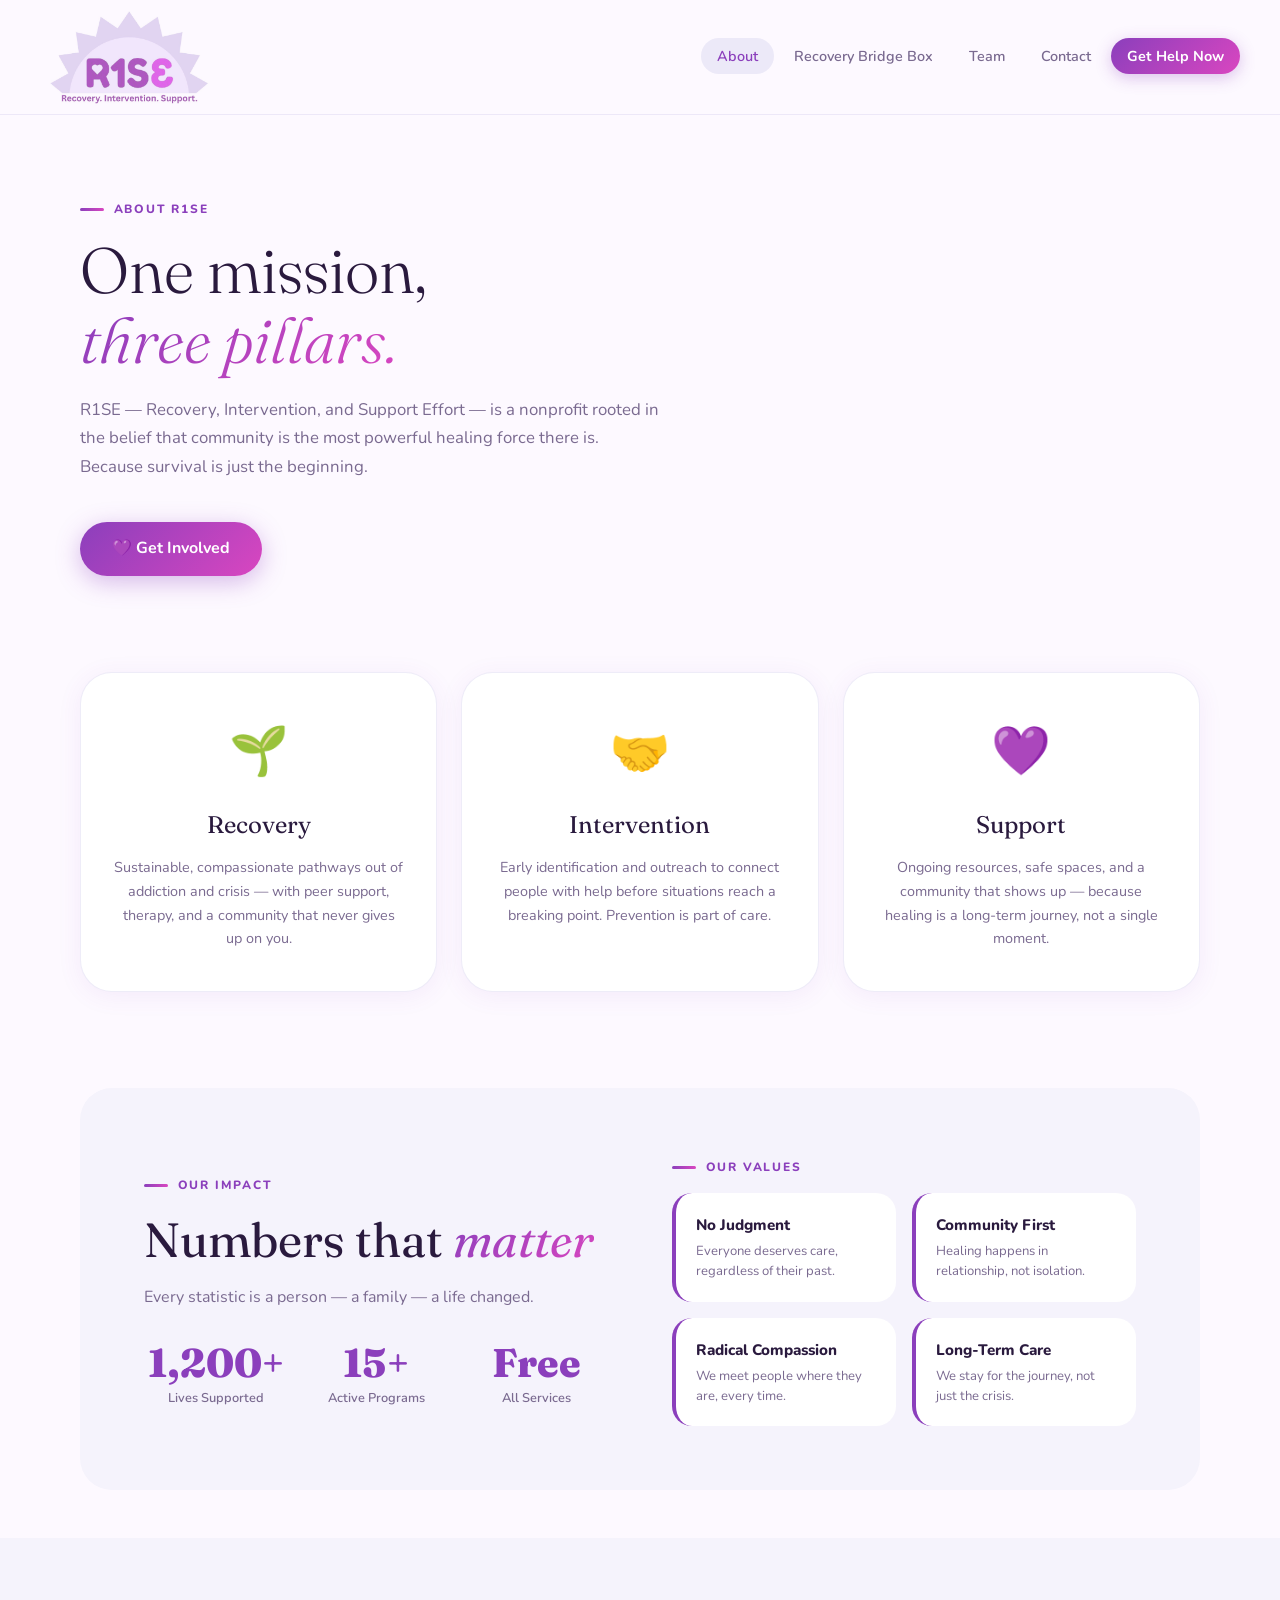
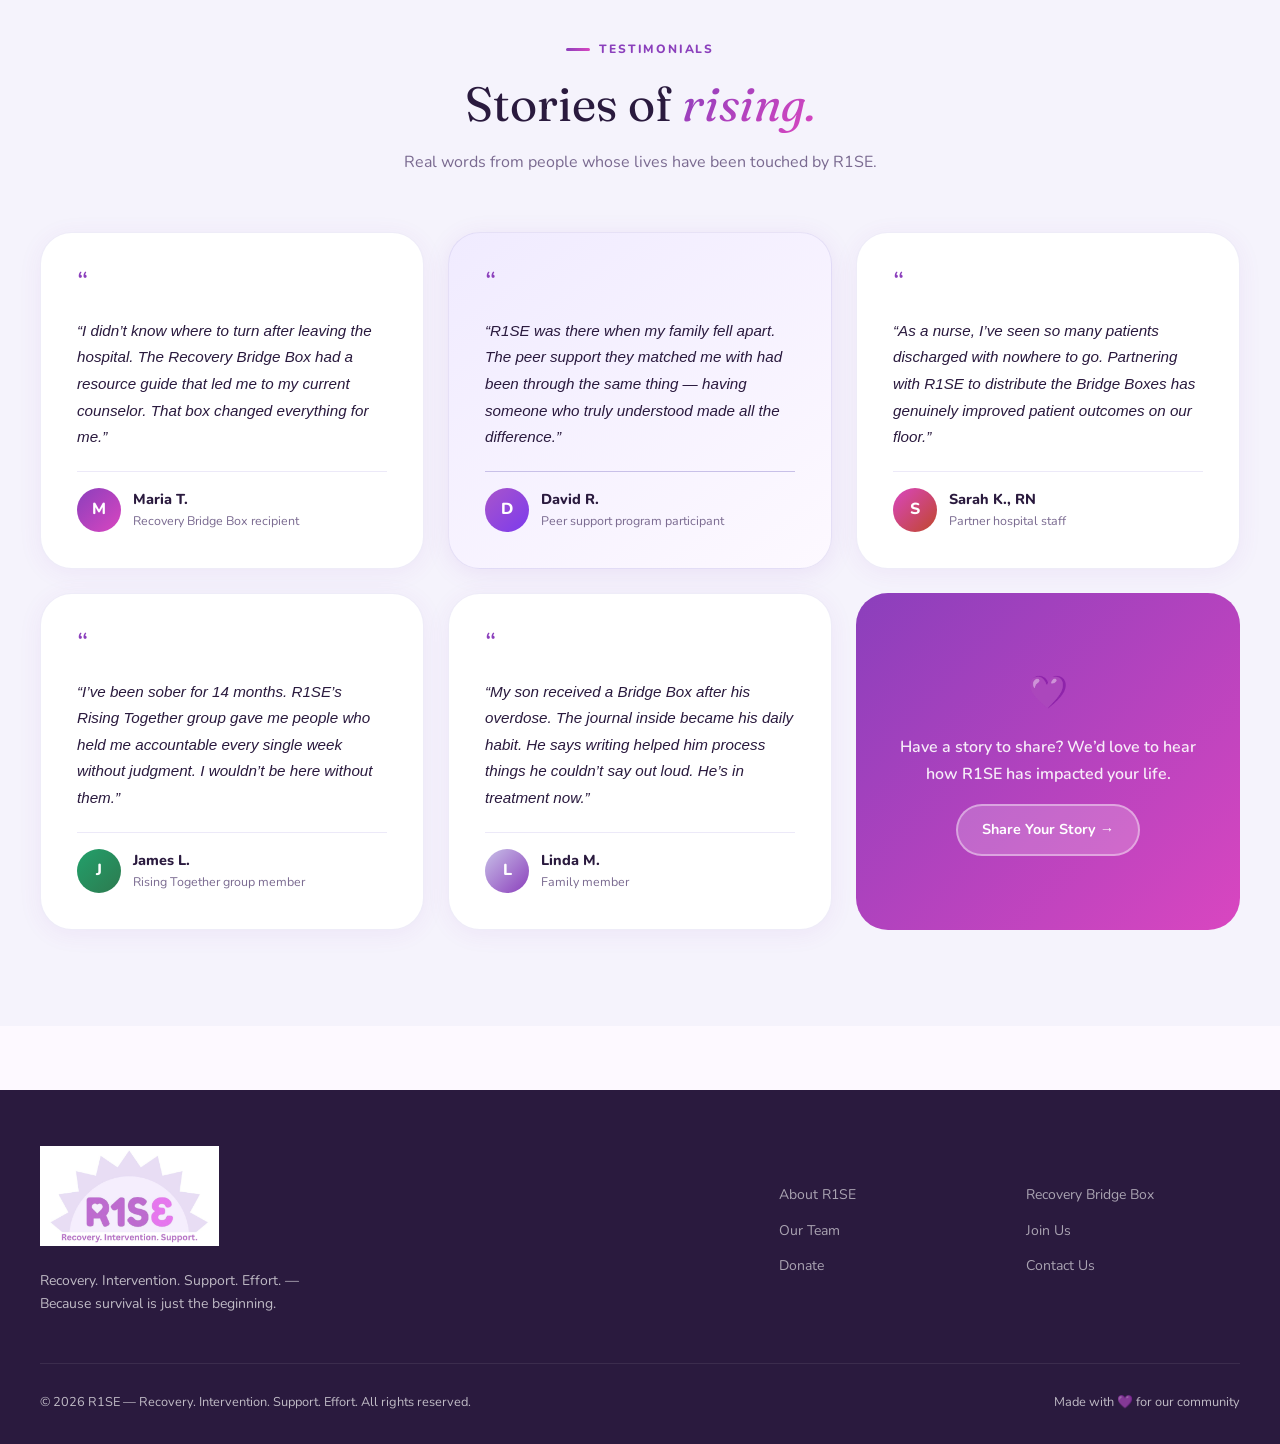
==== commit 55b6c0b7: "Update index.html" ====
--- a/index.html
+++ b/index.html
@@ -172,11 +172,18 @@
 
 
   <footer>
-    <div class="footer-inner">
-      <div class="footer-brand"><img src="[data-uri]" alt="R1SE"><p>Recovery. Intervention. Support. Effort. — Because survival is just the beginning.</p></div>
-      <div class="footer-col"><h4>Organization</h4><ul><li><a href="about.html">About R1SE</a></li><li><a href="#">Our Team</a></li><li><a href="#">Annual Report</a></li><li><a href="#">Press</a></li></ul></div>
-      <div class="footer-col"><h4>Programs</h4><ul><li><a href="services.html">Services</a></li><li><a href="programs.html">All Programs</a></li><li><a href="#">Volunteer</a></li><li><a href="#">Donate</a></li></ul></div>
-      <div class="footer-col"><h4>Help</h4><ul><li><a href="contact.html">Contact Us</a></li><li><a href="#">Crisis Resources</a></li><li><a href="#">Privacy Policy</a></li><li><a href="#">Accessibility</a></li></ul></div>
+    <div class="footer-inner" style="grid-template-columns: 1.5fr 1fr;">
+      <div class="footer-brand"><img src="[data-uri]" alt="R1SE"><p>Recovery. Intervention. Support. Effort. &mdash; Because survival is just the beginning.</p></div>
+      <div class="footer-col" style="display:flex;flex-direction:column;justify-content:center;">
+        <ul style="display:grid;grid-template-columns:1fr 1fr;gap:0.6rem 2rem;">
+          <li><a href="about.html">About R1SE</a></li>
+          <li><a href="bridge-box.html">Recovery Bridge Box</a></li>
+          <li><a href="team.html">Our Team</a></li>
+          <li><a href="contact.html">Join Us</a></li>
+          <li><a href="#">Donate</a></li>
+          <li><a href="contact.html">Contact Us</a></li>
+        </ul>
+      </div>
     </div>
     <div class="footer-bottom"><span>© 2026 R1SE — Recovery. Intervention. Support. Effort. All rights reserved.</span><span>Made with 💜 for our community</span></div>
   </footer>
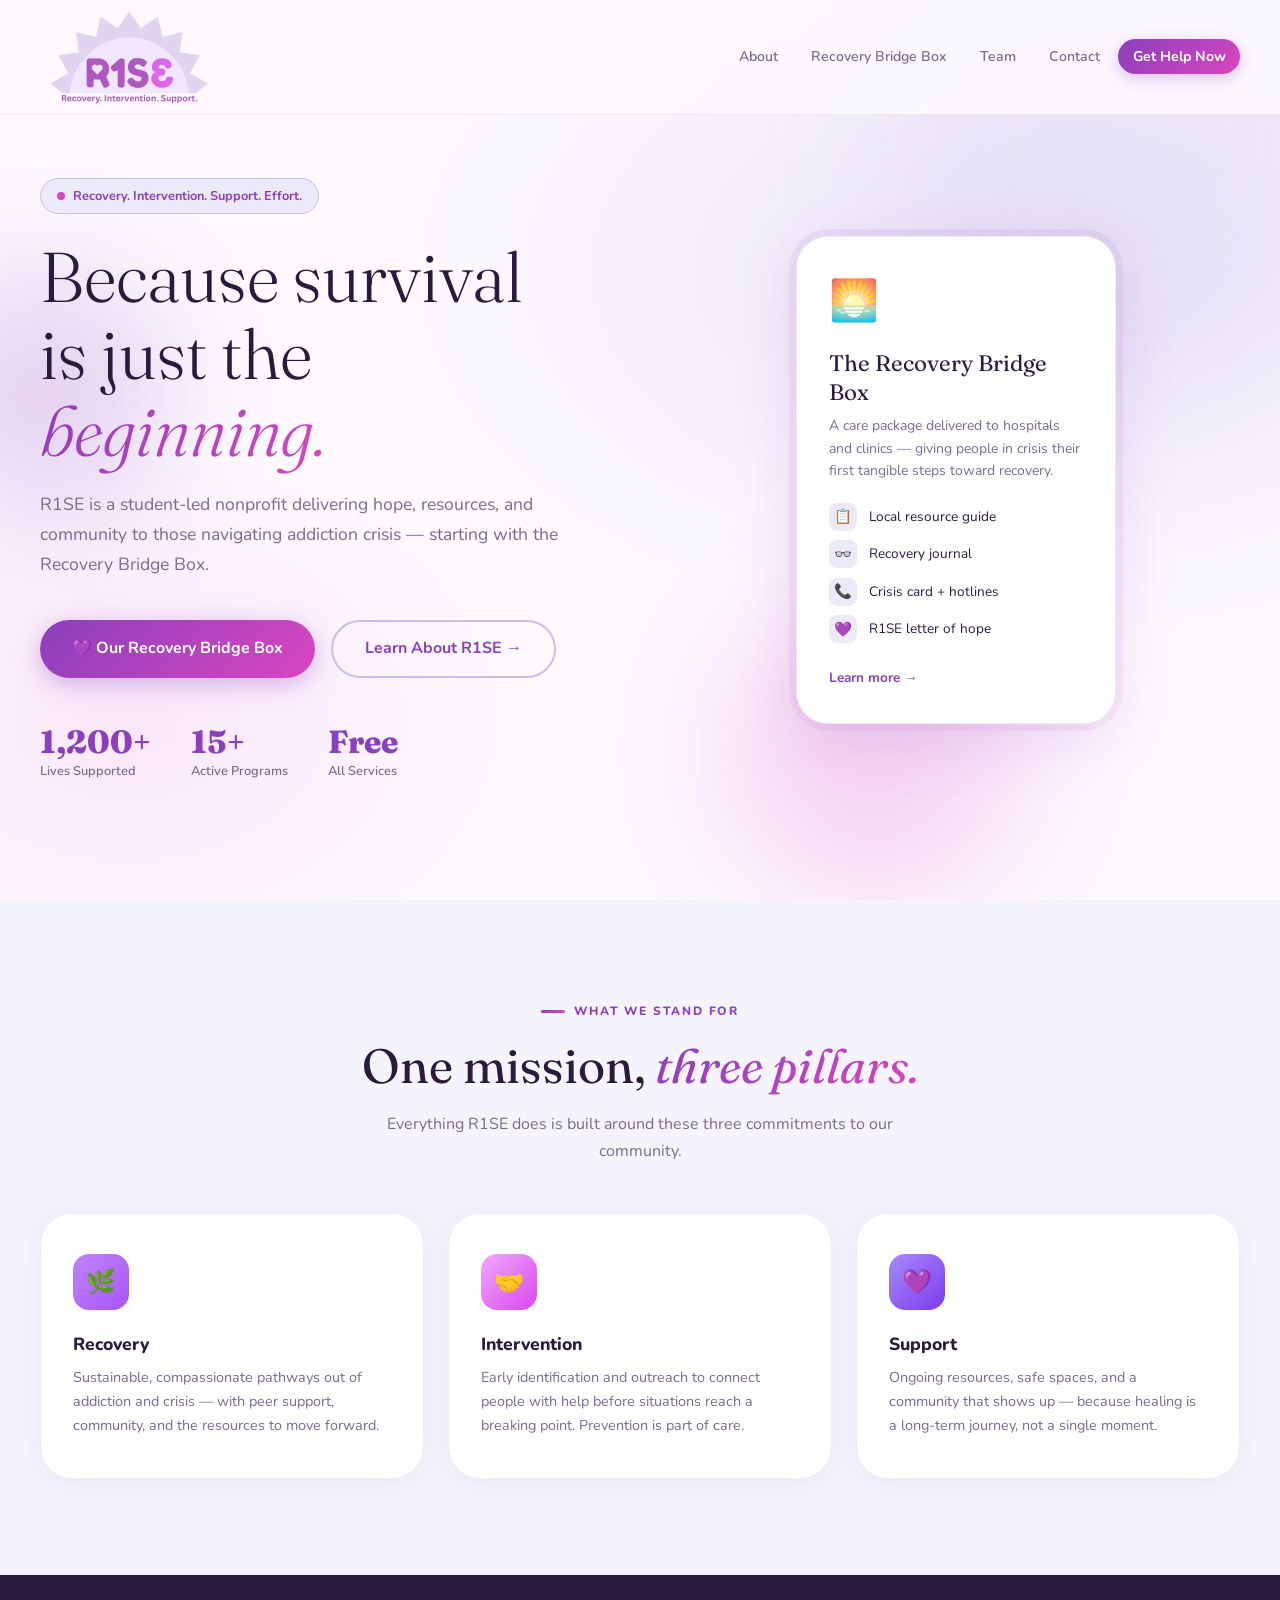
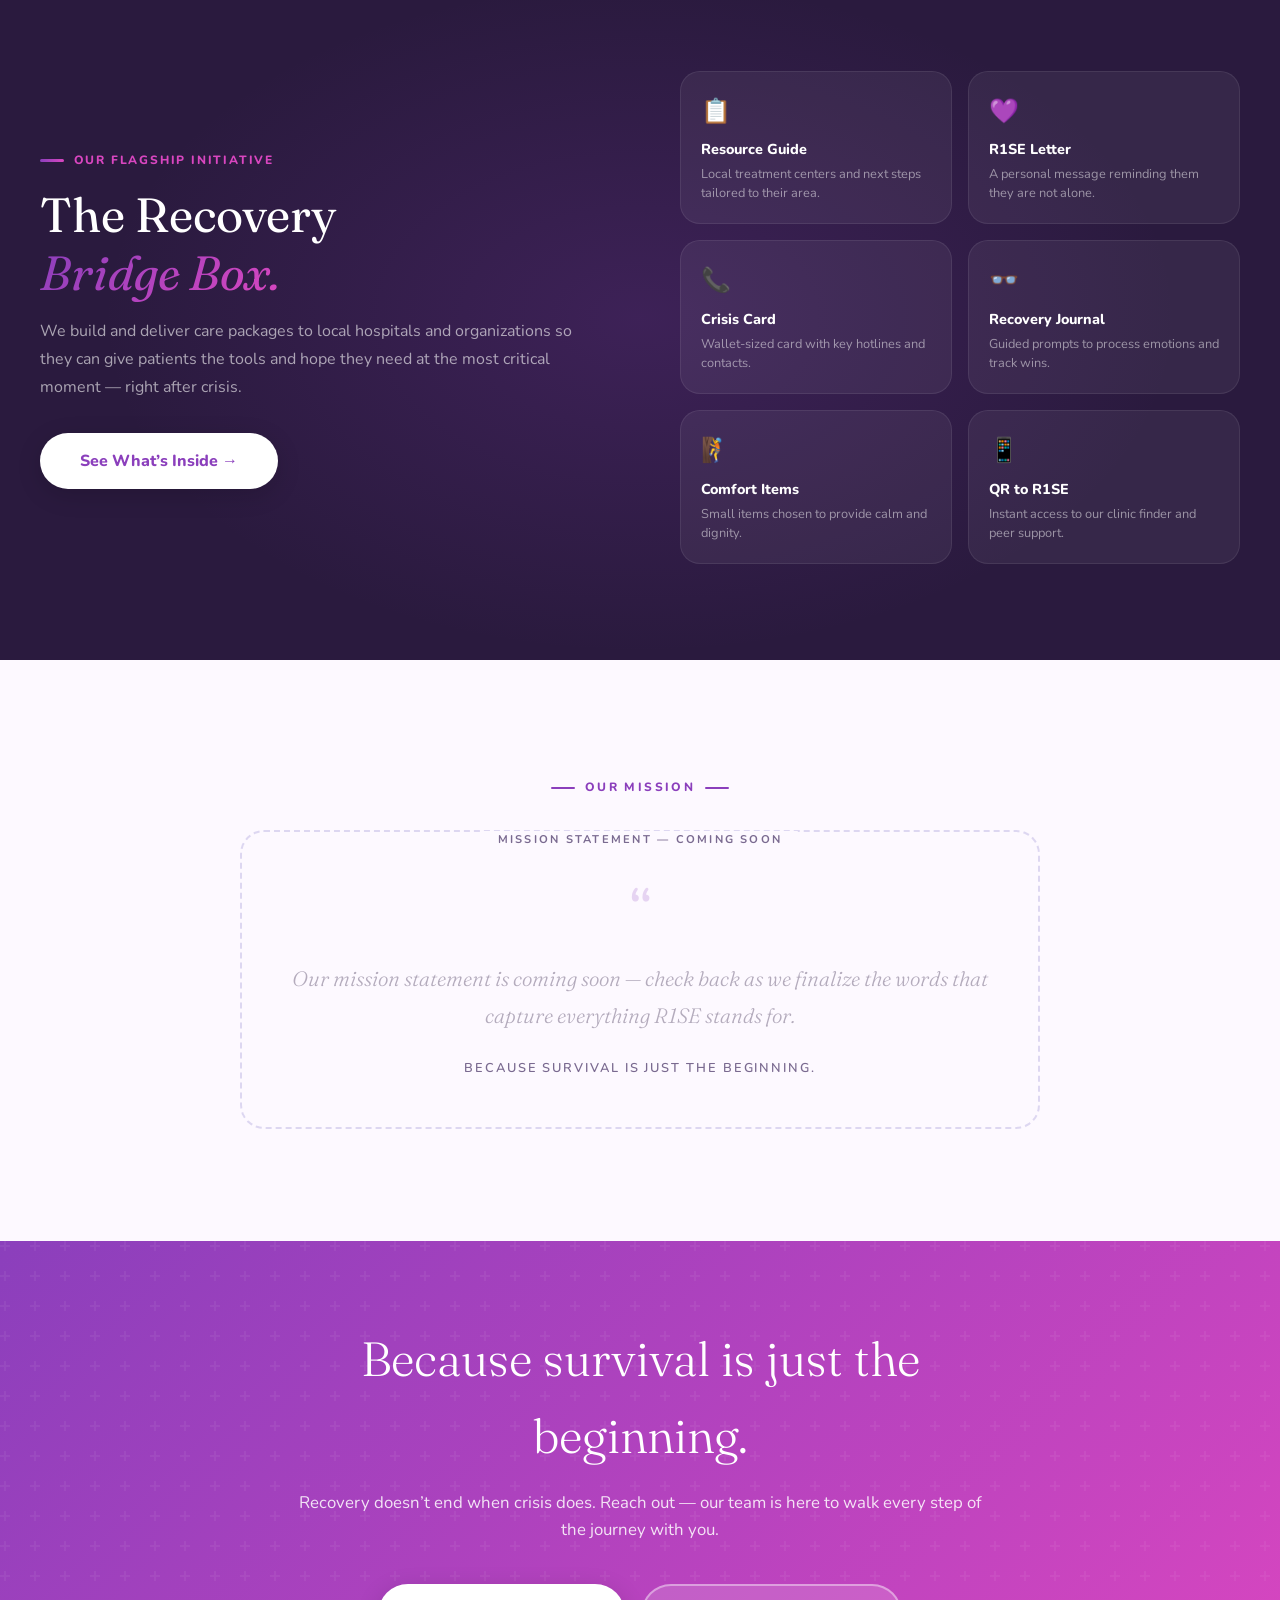
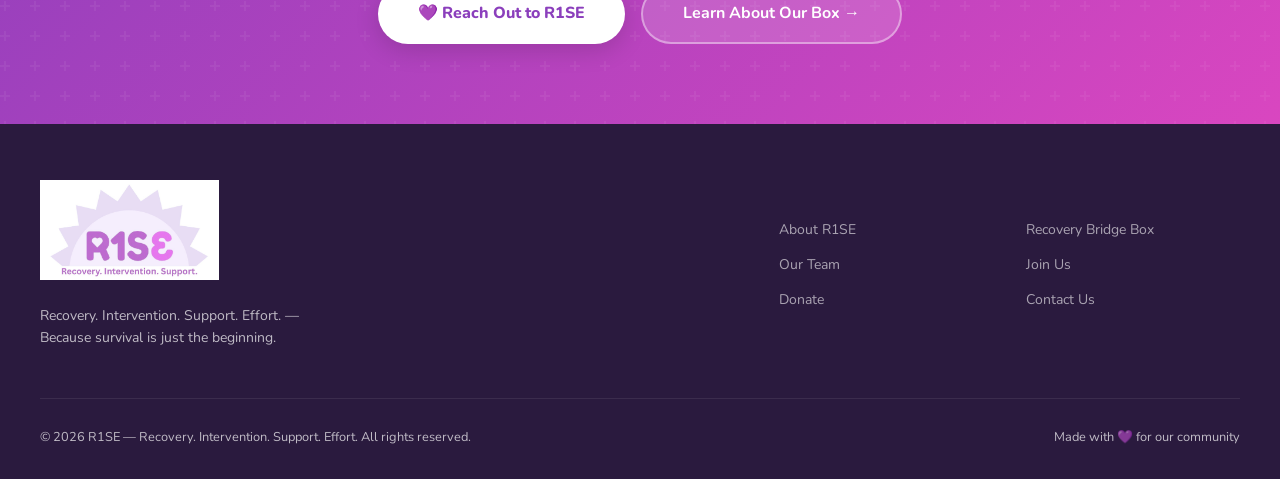
==== commit 8abac240: "Update index.html" ====
--- a/index.html
+++ b/index.html
@@ -2,7 +2,15 @@
 <html lang="en">
 <head>
   <meta charset="UTF-8"/><meta name="viewport" content="width=device-width, initial-scale=1.0"/>
-  <title>About — R1SE</title>
+  <title>R1SE — Because survival is just the beginning.</title>
+  <!-- Google tag (gtag.js) -->
+  <script async src="https://www.googletagmanager.com/gtag/js?id=G-4YXWY0L03F"></script>
+  <script>
+    window.dataLayer = window.dataLayer || [];
+    function gtag(){dataLayer.push(arguments);}
+    gtag('js', new Date());
+    gtag('config', 'G-4YXWY0L03F');
+  </script>
   <link rel="preconnect" href="https://fonts.googleapis.com">
   <link href="https://fonts.googleapis.com/css2?family=Nunito:ital,wght@0,300;0,400;0,600;0,700;0,800;1,400&family=Fraunces:ital,wght@0,300;0,400;1,300;1,400&display=swap" rel="stylesheet">
   <style>
@@ -10,172 +18,240 @@
     :root {
       --purple: #8b3fbc; --pink: #d946c0; --lavender: #c8c0e8;
       --lav-light: #ece9f8; --lav-pale: #f5f3fc; --white: #ffffff;
-      --ink: #2a1a3e; --muted: #7a6a90; --warm-bg: #fdf9ff;
-      --card-bg: #f8f4fe; --sans: 'Nunito', sans-serif; --serif: 'Fraunces', serif;
+      --ink: #2a1a3e; --muted: #7a6a90; --warm-bg: #fdf9ff; --card-bg: #f8f4fe;
+      --sans: 'Nunito', sans-serif; --serif: 'Fraunces', serif;
       --radius: 20px; --radius-lg: 32px;
     }
     body { font-family: var(--sans); background: var(--warm-bg); color: var(--ink); overflow-x: hidden; line-height: 1.6; }
+
+    /* NAV */
     nav { position: fixed; top: 0; left: 0; right: 0; z-index: 200; background: rgba(253,249,255,0.92); backdrop-filter: blur(16px); border-bottom: 1px solid rgba(200,192,232,0.3); padding: 0 2.5rem; height: 115px; display: flex; align-items: center; justify-content: space-between; }
     .nav-logo { display: flex; align-items: center; text-decoration: none; }
     .nav-logo img { height: 100px; width: auto; mix-blend-mode: multiply; }
     .nav-links { display: flex; align-items: center; gap: 0.25rem; list-style: none; }
-    .nav-links a { font-weight: 600; font-size: 0.9rem; color: var(--muted); text-decoration: none; padding: 0.5rem 1rem; border-radius: 50px; transition: color 0.2s, background 0.2s; }
-    .nav-links a:hover, .nav-links a.active { color: var(--purple); background: var(--lav-light); }
+    .nav-links a { font-weight: 600; font-size: 0.88rem; color: var(--muted); text-decoration: none; padding: 0.5rem 0.9rem; border-radius: 50px; transition: color 0.2s, background 0.2s; }
+    .nav-links a:hover { color: var(--purple); background: var(--lav-light); }
     .nav-cta { background: linear-gradient(135deg, var(--purple), var(--pink)) !important; color: var(--white) !important; font-weight: 700 !important; box-shadow: 0 4px 16px rgba(139,63,188,0.3); border-radius: 50px; }
-    .page-wrap { padding-top: 130px; }
-    .page-hero { padding: 4rem 2.5rem 3rem; max-width: 1200px; margin: 0 auto; }
-    .page-label { display: inline-flex; align-items: center; gap: 0.6rem; font-size: 0.75rem; font-weight: 800; text-transform: uppercase; letter-spacing: 0.15em; color: var(--purple); margin-bottom: 1rem; }
-    .page-label::before { content: ''; display: block; width: 24px; height: 3px; background: linear-gradient(90deg, var(--purple), var(--pink)); border-radius: 2px; }
-    h1.page-title { font-family: var(--serif); font-size: clamp(2.8rem, 5vw, 4.5rem); font-weight: 300; line-height: 1.1; margin-bottom: 1.25rem; }
-    h1.page-title em { font-style: italic; background: linear-gradient(135deg, var(--purple), var(--pink)); -webkit-background-clip: text; -webkit-text-fill-color: transparent; background-clip: text; }
-    .page-sub { font-size: 1.05rem; color: var(--muted); line-height: 1.7; max-width: 580px; margin-bottom: 2.5rem; }
-    .content-section { padding: 3rem 2.5rem; max-width: 1200px; margin: 0 auto; }
+
+    /* HERO */
+    .hero { min-height: 100vh; display: flex; align-items: center; padding: 140px 2.5rem 5rem; position: relative; overflow: hidden; }
+    .hero-bg { position: absolute; inset: 0; z-index: 0; background: radial-gradient(ellipse 70% 60% at 80% 30%, rgba(200,192,232,0.35) 0%, transparent 70%), radial-gradient(ellipse 50% 50% at 10% 80%, rgba(217,70,192,0.1) 0%, transparent 60%), var(--warm-bg); }
+    .hero-blob { position: absolute; border-radius: 50%; filter: blur(60px); opacity: 0.2; animation: blobFloat 8s ease-in-out infinite; }
+    .hero-blob-1 { width: 500px; height: 500px; background: var(--lavender); top: -100px; right: -100px; }
+    .hero-blob-2 { width: 300px; height: 300px; background: var(--pink); bottom: 0; right: 20%; animation-delay: 3s; }
+    .hero-blob-3 { width: 250px; height: 250px; background: var(--purple); top: 30%; left: -80px; animation-delay: 5s; }
+    .hero-inner { position: relative; z-index: 2; max-width: 1200px; margin: 0 auto; width: 100%; display: grid; grid-template-columns: 1fr 1fr; gap: 4rem; align-items: center; }
+    .hero-badge { display: inline-flex; align-items: center; gap: 0.5rem; background: var(--lav-light); border: 1px solid var(--lavender); border-radius: 50px; padding: 0.4rem 1rem; font-size: 0.8rem; font-weight: 700; color: var(--purple); margin-bottom: 1.5rem; animation: fadeUp 0.6s ease both; }
+    .hero-badge .dot { width: 8px; height: 8px; background: var(--pink); border-radius: 50%; animation: pulse 2s infinite; }
+    h1.hero-heading { font-family: var(--serif); font-size: clamp(3rem, 5.5vw, 5rem); font-weight: 300; line-height: 1.1; margin-bottom: 1.25rem; animation: fadeUp 0.6s 0.1s ease both; opacity: 0; }
+    h1.hero-heading em { font-style: italic; background: linear-gradient(135deg, var(--purple), var(--pink)); -webkit-background-clip: text; -webkit-text-fill-color: transparent; background-clip: text; }
+    .hero-sub { font-size: 1.1rem; color: var(--muted); line-height: 1.7; margin-bottom: 2.5rem; animation: fadeUp 0.6s 0.2s ease both; opacity: 0; }
+    .hero-actions { display: flex; gap: 1rem; flex-wrap: wrap; animation: fadeUp 0.6s 0.3s ease both; opacity: 0; }
+    .btn-primary { display: inline-flex; align-items: center; gap: 0.5rem; background: linear-gradient(135deg, var(--purple), var(--pink)); color: var(--white); font-weight: 700; font-size: 1rem; padding: 0.9rem 2rem; border-radius: 50px; text-decoration: none; border: none; cursor: pointer; box-shadow: 0 6px 24px rgba(139,63,188,0.35); transition: transform 0.2s, box-shadow 0.2s; }
+    .btn-primary:hover { transform: translateY(-2px); box-shadow: 0 10px 30px rgba(139,63,188,0.45); }
+    .btn-secondary { display: inline-flex; align-items: center; gap: 0.5rem; background: transparent; color: var(--purple); font-weight: 700; font-size: 1rem; padding: 0.9rem 2rem; border-radius: 50px; text-decoration: none; border: 2px solid var(--lavender); transition: border-color 0.2s, background 0.2s; }
+    .btn-secondary:hover { border-color: var(--purple); background: var(--lav-light); }
+    .hero-stats { display: flex; gap: 2.5rem; margin-top: 3rem; animation: fadeUp 0.6s 0.4s ease both; opacity: 0; }
+    .stat-num { font-size: 2rem; font-weight: 800; color: var(--purple); line-height: 1; font-family: var(--serif); }
+    .stat-label { font-size: 0.8rem; color: var(--muted); font-weight: 600; margin-top: 0.2rem; }
+
+    /* HERO RIGHT VISUAL */
+    .hero-visual { display: flex; justify-content: center; align-items: center; animation: fadeUp 0.8s 0.2s ease both; opacity: 0; }
+    .hero-card { background: white; border-radius: var(--radius-lg); padding: 2rem; box-shadow: 0 16px 60px rgba(139,63,188,0.15); border: 1px solid rgba(200,192,232,0.3); max-width: 320px; width: 100%; position: relative; }
+    .hero-card::before { content: ''; position: absolute; top: -8px; right: -8px; bottom: -8px; left: -8px; background: linear-gradient(135deg, rgba(139,63,188,0.08), rgba(217,70,192,0.08)); border-radius: 40px; z-index: -1; }
+
+    /* PILLARS */
+    .pillars-section { padding: 6rem 2.5rem; background: var(--lav-pale); }
+    .pillars-inner { max-width: 1200px; margin: 0 auto; }
     .section-label { display: inline-flex; align-items: center; gap: 0.6rem; font-size: 0.75rem; font-weight: 800; text-transform: uppercase; letter-spacing: 0.15em; color: var(--purple); margin-bottom: 1rem; }
     .section-label::before { content: ''; display: block; width: 24px; height: 3px; background: linear-gradient(90deg, var(--purple), var(--pink)); border-radius: 2px; }
     h2.section-title { font-family: var(--serif); font-size: clamp(2rem, 4vw, 3rem); font-weight: 400; line-height: 1.2; margin-bottom: 1rem; }
     h2.section-title em { font-style: italic; background: linear-gradient(135deg, var(--purple), var(--pink)); -webkit-background-clip: text; -webkit-text-fill-color: transparent; background-clip: text; }
-    .btn-primary { display: inline-flex; align-items: center; gap: 0.5rem; background: linear-gradient(135deg, var(--purple), var(--pink)); color: var(--white); font-weight: 700; font-size: 1rem; padding: 0.9rem 2rem; border-radius: 50px; text-decoration: none; border: none; cursor: pointer; box-shadow: 0 6px 24px rgba(139,63,188,0.35); transition: transform 0.2s; }
-    .btn-primary:hover { transform: translateY(-2px); }
-    .btn-secondary { display: inline-flex; align-items: center; gap: 0.5rem; background: transparent; color: var(--purple); font-weight: 700; font-size: 1rem; padding: 0.9rem 2rem; border-radius: 50px; text-decoration: none; border: 2px solid var(--lavender); transition: border-color 0.2s, background 0.2s; }
-    .btn-secondary:hover { border-color: var(--purple); background: var(--lav-light); }
-    footer { background: var(--ink); color: rgba(255,255,255,0.7); padding: 3.5rem 2.5rem 2rem; margin-top: 4rem; }
-    .footer-inner { max-width: 1200px; margin: 0 auto; display: grid; grid-template-columns: 2fr 1fr 1fr 1fr; gap: 3rem; padding-bottom: 3rem; border-bottom: 1px solid rgba(255,255,255,0.08); }
+    .pillars-grid { display: grid; grid-template-columns: repeat(3,1fr); gap: 1.5rem; margin-top: 3rem; }
+    .pillar-card { background: white; border-radius: var(--radius-lg); padding: 2.5rem 2rem; border: 1px solid rgba(200,192,232,0.3); box-shadow: 0 4px 24px rgba(139,63,188,0.07); transition: transform 0.3s, box-shadow 0.3s; }
+    .pillar-card:hover { transform: translateY(-5px); box-shadow: 0 12px 40px rgba(139,63,188,0.14); }
+    .pillar-icon { width: 56px; height: 56px; border-radius: 16px; display: flex; align-items: center; justify-content: center; font-size: 1.5rem; margin-bottom: 1.25rem; }
+    .pillar-card h3 { font-size: 1.1rem; font-weight: 800; margin-bottom: 0.5rem; }
+    .pillar-card p { font-size: 0.9rem; color: var(--muted); line-height: 1.65; }
+
+    /* BRIDGE BOX FEATURE */
+    .bridge-section { padding: 6rem 2.5rem; background: var(--ink); position: relative; overflow: hidden; }
+    .bridge-section::before { content: ''; position: absolute; inset: 0; background: radial-gradient(ellipse 60% 70% at 50% 50%, rgba(139,63,188,0.2) 0%, transparent 70%); }
+    .bridge-inner { max-width: 1200px; margin: 0 auto; display: grid; grid-template-columns: 1fr 1fr; gap: 5rem; align-items: center; position: relative; z-index: 2; }
+    .bridge-items { display: grid; grid-template-columns: 1fr 1fr; gap: 1rem; }
+    .bridge-item { background: rgba(255,255,255,0.06); border-radius: var(--radius); padding: 1.25rem; border: 1px solid rgba(255,255,255,0.08); }
+    .bridge-item .bi-icon { font-size: 1.5rem; margin-bottom: 0.5rem; display: block; }
+    .bridge-item h4 { font-size: 0.9rem; font-weight: 800; color: white; margin-bottom: 0.25rem; }
+    .bridge-item p { font-size: 0.8rem; color: rgba(255,255,255,0.5); line-height: 1.5; }
+
+    /* MISSION */
+    .mission-section { padding: 7rem 2.5rem; background: var(--warm-bg); text-align: center; }
+    .mission-inner { max-width: 800px; margin: 0 auto; }
+
+    /* CTA BAND */
+    .cta-band { background: linear-gradient(135deg, var(--purple), var(--pink)); padding: 5rem 2.5rem; text-align: center; position: relative; overflow: hidden; }
+    .cta-band::before { content: ''; position: absolute; inset: 0; background: url("data:image/svg+xml,%3Csvg width='60' height='60' viewBox='0 0 60 60' xmlns='http://www.w3.org/2000/svg'%3E%3Cg fill='%23ffffff' fill-opacity='0.05'%3E%3Cpath d='M36 34v-4h-2v4h-4v2h4v4h2v-4h4v-2h-4zm0-30V0h-2v4h-4v2h4v4h2V6h4V4h-4zM6 34v-4H4v4H0v2h4v4h2v-4h4v-2H6zM6 4V0H4v4H0v2h4v4h2V6h4V4H6z'/%3E%3C/g%3E%3C/svg%3E"); }
+    .btn-white { display: inline-flex; align-items: center; gap: 0.5rem; background: white; color: var(--purple); font-weight: 800; font-size: 1rem; padding: 0.95rem 2.5rem; border-radius: 50px; text-decoration: none; box-shadow: 0 6px 24px rgba(0,0,0,0.15); transition: transform 0.2s; }
+    .btn-white:hover { transform: translateY(-2px); }
+
+    /* FOOTER */
+    footer { background: var(--ink); color: rgba(255,255,255,0.7); padding: 3.5rem 2.5rem 2rem; }
+    .footer-inner { max-width: 1200px; margin: 0 auto; gap: 3rem; padding-bottom: 3rem; border-bottom: 1px solid rgba(255,255,255,0.08); display: grid; }
     .footer-brand img { height: 100px; mix-blend-mode: screen; margin-bottom: 1rem; }
     .footer-brand p { font-size: 0.875rem; line-height: 1.6; max-width: 260px; }
-    .footer-col h4 { color: var(--white); font-size: 0.85rem; font-weight: 800; text-transform: uppercase; letter-spacing: 0.1em; margin-bottom: 1rem; }
-    .footer-col ul { list-style: none; display: flex; flex-direction: column; gap: 0.6rem; }
     .footer-col a { color: rgba(255,255,255,0.6); text-decoration: none; font-size: 0.875rem; transition: color 0.2s; }
     .footer-col a:hover { color: var(--lavender); }
     .footer-bottom { max-width: 1200px; margin: 0 auto; padding-top: 1.75rem; display: flex; justify-content: space-between; font-size: 0.8rem; }
+
+    /* ANIMATIONS */
+    @keyframes blobFloat { 0%, 100% { transform: translateY(0) scale(1); } 50% { transform: translateY(-20px) scale(1.04); } }
+    @keyframes pulse { 0%, 100% { opacity: 1; } 50% { opacity: 0.4; } }
+    @keyframes fadeUp { from { opacity: 0; transform: translateY(24px); } to { opacity: 1; transform: none; } }
     .reveal { opacity: 0; transform: translateY(24px); transition: opacity 0.7s ease, transform 0.7s ease; }
     .reveal.visible { opacity: 1; transform: none; }
-    @media (max-width: 900px) { nav { padding: 0 1.25rem; } .nav-links { display: none; } .footer-inner { grid-template-columns: 1fr 1fr; } .footer-brand { grid-column: 1/-1; } .page-hero, .content-section { padding-left: 1.25rem; padding-right: 1.25rem; } }
+
+    @media (max-width: 900px) {
+      nav { padding: 0 1.25rem; } .nav-links { display: none; }
+      .hero-inner, .bridge-inner { grid-template-columns: 1fr; }
+      .hero { padding-top: 130px; } .hero-visual { order: -1; }
+      .pillars-grid { grid-template-columns: 1fr; }
+      .bridge-items { grid-template-columns: 1fr; }
+    }
   </style>
 </head>
 <body>
-  <nav><a href="index.html" class="nav-logo"><img src="[data-uri]" alt="R1SE Logo"></a><ul class="nav-links"><li><a href="about.html" class="active">About</a></li><li><a href="bridge-box.html">Recovery Bridge Box</a></li><li><a href="team.html">Team</a></li><li><a href="contact.html">Contact</a></li><li><a href="#" class="nav-cta" id="helpBtn">Get Help Now</a></li></ul></nav>
-  <div class="page-wrap">
-
-    <div class="page-hero">
-      <div class="page-label reveal">About R1SE</div>
-      <h1 class="page-title reveal">One mission,<br><em>three pillars.</em></h1>
-      <p class="page-sub reveal">R1SE — Recovery, Intervention, and Support Effort — is a nonprofit rooted in the belief that community is the most powerful healing force there is. Because survival is just the beginning.</p>
-      <a href="contact.html" class="btn-primary reveal">💜 Get Involved</a>
-    </div>
-
-    <div class="content-section" style="display:grid;grid-template-columns:repeat(3,1fr);gap:1.5rem;">
-      <div class="reveal" style="background:var(--white);border-radius:var(--radius-lg);padding:2.5rem 2rem;border:1px solid rgba(200,192,232,0.3);box-shadow:0 4px 24px rgba(139,63,188,0.08);text-align:center;">
-        <div style="font-size:3rem;margin-bottom:1rem;">🌱</div>
-        <h3 style="font-family:var(--serif);font-size:1.5rem;font-weight:400;margin-bottom:0.75rem;">Recovery</h3>
-        <p style="font-size:0.9rem;color:var(--muted);line-height:1.65;">Sustainable, compassionate pathways out of addiction and crisis — with peer support, therapy, and a community that never gives up on you.</p>
-      </div>
-      <div class="reveal" style="background:var(--white);border-radius:var(--radius-lg);padding:2.5rem 2rem;border:1px solid rgba(200,192,232,0.3);box-shadow:0 4px 24px rgba(139,63,188,0.08);text-align:center;">
-        <div style="font-size:3rem;margin-bottom:1rem;">🤝</div>
-        <h3 style="font-family:var(--serif);font-size:1.5rem;font-weight:400;margin-bottom:0.75rem;">Intervention</h3>
-        <p style="font-size:0.9rem;color:var(--muted);line-height:1.65;">Early identification and outreach to connect people with help before situations reach a breaking point. Prevention is part of care.</p>
-      </div>
-      <div class="reveal" style="background:var(--white);border-radius:var(--radius-lg);padding:2.5rem 2rem;border:1px solid rgba(200,192,232,0.3);box-shadow:0 4px 24px rgba(139,63,188,0.08);text-align:center;">
-        <div style="font-size:3rem;margin-bottom:1rem;">💜</div>
-        <h3 style="font-family:var(--serif);font-size:1.5rem;font-weight:400;margin-bottom:0.75rem;">Support</h3>
-        <p style="font-size:0.9rem;color:var(--muted);line-height:1.65;">Ongoing resources, safe spaces, and a community that shows up — because healing is a long-term journey, not a single moment.</p>
-      </div>
-    </div>
-
-    <div class="content-section">
-      <div class="reveal" style="background:var(--lav-pale);border-radius:var(--radius-lg);padding:4rem;display:grid;grid-template-columns:1fr 1fr;gap:4rem;align-items:center;">
-        <div>
-          <div class="section-label">Our Impact</div>
-          <h2 class="section-title">Numbers that <em>matter</em></h2>
-          <p style="color:var(--muted);font-size:1rem;line-height:1.7;margin-bottom:2rem;">Every statistic is a person — a family — a life changed.</p>
-          <div style="display:grid;grid-template-columns:repeat(3,1fr);gap:1rem;">
-            <div style="text-align:center;"><div style="font-size:2.5rem;font-weight:800;color:var(--purple);font-family:var(--serif);line-height:1;">1,200+</div><div style="font-size:0.8rem;color:var(--muted);font-weight:600;margin-top:0.3rem;">Lives Supported</div></div>
-            <div style="text-align:center;"><div style="font-size:2.5rem;font-weight:800;color:var(--purple);font-family:var(--serif);line-height:1;">15+</div><div style="font-size:0.8rem;color:var(--muted);font-weight:600;margin-top:0.3rem;">Active Programs</div></div>
-            <div style="text-align:center;"><div style="font-size:2.5rem;font-weight:800;color:var(--purple);font-family:var(--serif);line-height:1;">Free</div><div style="font-size:0.8rem;color:var(--muted);font-weight:600;margin-top:0.3rem;">All Services</div></div>
+
+  <!-- NAV -->
+  <nav>
+    <a href="index.html" class="nav-logo"><img src="[data-uri]" alt="R1SE Logo"></a>
+    <ul class="nav-links">
+      <li><a href="about.html">About</a></li>
+      <li><a href="bridge-box.html">Recovery Bridge Box</a></li>
+      <li><a href="team.html">Team</a></li>
+      <li><a href="contact.html">Contact</a></li>
+      <li><a href="#" class="nav-cta" id="helpBtn">Get Help Now</a></li>
+    </ul>
+  </nav>
+
+  <!-- HERO -->
+  <section class="hero">
+    <div class="hero-bg"></div>
+    <div class="hero-blob hero-blob-1"></div>
+    <div class="hero-blob hero-blob-2"></div>
+    <div class="hero-blob hero-blob-3"></div>
+    <div class="hero-inner">
+      <div>
+        <div class="hero-badge"><span class="dot"></span> Recovery. Intervention. Support. Effort.</div>
+        <h1 class="hero-heading">Because survival<br>is just the<br><em>beginning.</em></h1>
+        <p class="hero-sub">R1SE is a student-led nonprofit delivering hope, resources, and community to those navigating addiction crisis — starting with the Recovery Bridge Box.</p>
+        <div class="hero-actions">
+          <a href="bridge-box.html" class="btn-primary">&#128156; Our Recovery Bridge Box</a>
+          <a href="about.html" class="btn-secondary">Learn About R1SE &rarr;</a>
+        </div>
+        <div class="hero-stats">
+          <div><div class="stat-num">1,200+</div><div class="stat-label">Lives Supported</div></div>
+          <div><div class="stat-num">15+</div><div class="stat-label">Active Programs</div></div>
+          <div><div class="stat-num">Free</div><div class="stat-label">All Services</div></div>
+        </div>
+      </div>
+      <div class="hero-visual">
+        <div class="hero-card">
+          <div style="font-size:2.5rem;margin-bottom:1rem;">&#127749;</div>
+          <h3 style="font-family:var(--serif);font-size:1.4rem;font-weight:400;margin-bottom:0.5rem;line-height:1.3;">The Recovery Bridge Box</h3>
+          <p style="font-size:0.875rem;color:var(--muted);line-height:1.6;margin-bottom:1.25rem;">A care package delivered to hospitals and clinics — giving people in crisis their first tangible steps toward recovery.</p>
+          <div style="display:flex;flex-direction:column;gap:0.6rem;">
+            <div style="display:flex;align-items:center;gap:0.75rem;font-size:0.85rem;color:var(--ink);"><span style="width:28px;height:28px;background:var(--lav-light);border-radius:8px;display:flex;align-items:center;justify-content:center;font-size:0.9rem;flex-shrink:0;">&#128203;</span> Local resource guide</div>
+            <div style="display:flex;align-items:center;gap:0.75rem;font-size:0.85rem;color:var(--ink);"><span style="width:28px;height:28px;background:var(--lav-light);border-radius:8px;display:flex;align-items:center;justify-content:center;font-size:0.9rem;flex-shrink:0;">&#128083;</span> Recovery journal</div>
+            <div style="display:flex;align-items:center;gap:0.75rem;font-size:0.85rem;color:var(--ink);"><span style="width:28px;height:28px;background:var(--lav-light);border-radius:8px;display:flex;align-items:center;justify-content:center;font-size:0.9rem;flex-shrink:0;">&#128222;</span> Crisis card + hotlines</div>
+            <div style="display:flex;align-items:center;gap:0.75rem;font-size:0.85rem;color:var(--ink);"><span style="width:28px;height:28px;background:var(--lav-light);border-radius:8px;display:flex;align-items:center;justify-content:center;font-size:0.9rem;flex-shrink:0;">&#128156;</span> R1SE letter of hope</div>
           </div>
-        </div>
-        <div>
-          <div class="section-label">Our Values</div>
-          <div style="display:grid;grid-template-columns:1fr 1fr;gap:1rem;">
-            <div style="background:var(--white);border-radius:var(--radius);padding:1.25rem;border-left:4px solid var(--purple);"><h4 style="font-size:0.95rem;font-weight:800;margin-bottom:0.3rem;">No Judgment</h4><p style="font-size:0.82rem;color:var(--muted);line-height:1.5;">Everyone deserves care, regardless of their past.</p></div>
-            <div style="background:var(--white);border-radius:var(--radius);padding:1.25rem;border-left:4px solid var(--purple);"><h4 style="font-size:0.95rem;font-weight:800;margin-bottom:0.3rem;">Community First</h4><p style="font-size:0.82rem;color:var(--muted);line-height:1.5;">Healing happens in relationship, not isolation.</p></div>
-            <div style="background:var(--white);border-radius:var(--radius);padding:1.25rem;border-left:4px solid var(--purple);"><h4 style="font-size:0.95rem;font-weight:800;margin-bottom:0.3rem;">Radical Compassion</h4><p style="font-size:0.82rem;color:var(--muted);line-height:1.5;">We meet people where they are, every time.</p></div>
-            <div style="background:var(--white);border-radius:var(--radius);padding:1.25rem;border-left:4px solid var(--purple);"><h4 style="font-size:0.95rem;font-weight:800;margin-bottom:0.3rem;">Long-Term Care</h4><p style="font-size:0.82rem;color:var(--muted);line-height:1.5;">We stay for the journey, not just the crisis.</p></div>
-          </div>
-        </div>
-      </div>
-    </div>
-
-  <!-- TESTIMONIALS -->
-  <section id="testimonials" style="padding:6rem 2.5rem;background:#f5f3fc;">
-    <div style="max-width:1200px;margin:0 auto;">
-      <div style="text-align:center;margin-bottom:3.5rem;">
-        <div class="section-label reveal" style="justify-content:center;">Testimonials</div>
-        <h2 class="section-title reveal" style="text-align:center;">Stories of <em>rising.</em></h2>
-        <p class="reveal" style="color:var(--muted);font-size:1rem;max-width:500px;margin:0.75rem auto 0;line-height:1.7;">Real words from people whose lives have been touched by R1SE.</p>
-      </div>
-      <div style="display:grid;grid-template-columns:repeat(3,1fr);gap:1.5rem;">
-
-        <div class="reveal" style="background:white;border-radius:32px;padding:2.25rem;border:1px solid rgba(200,192,232,0.3);box-shadow:0 4px 24px rgba(139,63,188,0.07);display:flex;flex-direction:column;gap:1.25rem;">
-          <div style="color:#8b3fbc;font-size:1.8rem;line-height:1;">&ldquo;</div>
-          <p style="font-size:0.95rem;line-height:1.75;flex:1;font-style:italic;">&ldquo;I didn&rsquo;t know where to turn after leaving the hospital. The Recovery Bridge Box had a resource guide that led me to my current counselor. That box changed everything for me.&rdquo;</p>
-          <div style="display:flex;align-items:center;gap:0.75rem;padding-top:1rem;border-top:1px solid #ece9f8;">
-            <div style="width:44px;height:44px;border-radius:50%;background:linear-gradient(135deg,#8b3fbc,#d946c0);display:flex;align-items:center;justify-content:center;color:white;font-weight:800;font-size:1rem;flex-shrink:0;">M</div>
-            <div><div style="font-weight:800;font-size:0.9rem;">Maria T.</div><div style="font-size:0.78rem;color:#7a6a90;">Recovery Bridge Box recipient</div></div>
-          </div>
-        </div>
-
-        <div class="reveal" style="background:linear-gradient(145deg,#f0ebff,#fdf9ff);border-radius:32px;padding:2.25rem;border:1px solid rgba(200,192,232,0.4);box-shadow:0 4px 24px rgba(139,63,188,0.1);display:flex;flex-direction:column;gap:1.25rem;">
-          <div style="color:#8b3fbc;font-size:1.8rem;line-height:1;">&ldquo;</div>
-          <p style="font-size:0.95rem;line-height:1.75;flex:1;font-style:italic;">&ldquo;R1SE was there when my family fell apart. The peer support they matched me with had been through the same thing &mdash; having someone who truly understood made all the difference.&rdquo;</p>
-          <div style="display:flex;align-items:center;gap:0.75rem;padding-top:1rem;border-top:1px solid #c8c0e8;">
-            <div style="width:44px;height:44px;border-radius:50%;background:linear-gradient(135deg,#a855cb,#7c3aed);display:flex;align-items:center;justify-content:center;color:white;font-weight:800;font-size:1rem;flex-shrink:0;">D</div>
-            <div><div style="font-weight:800;font-size:0.9rem;">David R.</div><div style="font-size:0.78rem;color:#7a6a90;">Peer support program participant</div></div>
-          </div>
-        </div>
-
-        <div class="reveal" style="background:white;border-radius:32px;padding:2.25rem;border:1px solid rgba(200,192,232,0.3);box-shadow:0 4px 24px rgba(139,63,188,0.07);display:flex;flex-direction:column;gap:1.25rem;">
-          <div style="color:#8b3fbc;font-size:1.8rem;line-height:1;">&ldquo;</div>
-          <p style="font-size:0.95rem;line-height:1.75;flex:1;font-style:italic;">&ldquo;As a nurse, I&rsquo;ve seen so many patients discharged with nowhere to go. Partnering with R1SE to distribute the Bridge Boxes has genuinely improved patient outcomes on our floor.&rdquo;</p>
-          <div style="display:flex;align-items:center;gap:0.75rem;padding-top:1rem;border-top:1px solid #ece9f8;">
-            <div style="width:44px;height:44px;border-radius:50%;background:linear-gradient(135deg,#d946c0,#c0472b);display:flex;align-items:center;justify-content:center;color:white;font-weight:800;font-size:1rem;flex-shrink:0;">S</div>
-            <div><div style="font-weight:800;font-size:0.9rem;">Sarah K., RN</div><div style="font-size:0.78rem;color:#7a6a90;">Partner hospital staff</div></div>
-          </div>
-        </div>
-
-        <div class="reveal" style="background:white;border-radius:32px;padding:2.25rem;border:1px solid rgba(200,192,232,0.3);box-shadow:0 4px 24px rgba(139,63,188,0.07);display:flex;flex-direction:column;gap:1.25rem;">
-          <div style="color:#8b3fbc;font-size:1.8rem;line-height:1;">&ldquo;</div>
-          <p style="font-size:0.95rem;line-height:1.75;flex:1;font-style:italic;">&ldquo;I&rsquo;ve been sober for 14 months. R1SE&rsquo;s Rising Together group gave me people who held me accountable every single week without judgment. I wouldn&rsquo;t be here without them.&rdquo;</p>
-          <div style="display:flex;align-items:center;gap:0.75rem;padding-top:1rem;border-top:1px solid #ece9f8;">
-            <div style="width:44px;height:44px;border-radius:50%;background:linear-gradient(135deg,#22a06b,#2d7a4f);display:flex;align-items:center;justify-content:center;color:white;font-weight:800;font-size:1rem;flex-shrink:0;">J</div>
-            <div><div style="font-weight:800;font-size:0.9rem;">James L.</div><div style="font-size:0.78rem;color:#7a6a90;">Rising Together group member</div></div>
-          </div>
-        </div>
-
-        <div class="reveal" style="background:white;border-radius:32px;padding:2.25rem;border:1px solid rgba(200,192,232,0.3);box-shadow:0 4px 24px rgba(139,63,188,0.07);display:flex;flex-direction:column;gap:1.25rem;">
-          <div style="color:#8b3fbc;font-size:1.8rem;line-height:1;">&ldquo;</div>
-          <p style="font-size:0.95rem;line-height:1.75;flex:1;font-style:italic;">&ldquo;My son received a Bridge Box after his overdose. The journal inside became his daily habit. He says writing helped him process things he couldn&rsquo;t say out loud. He&rsquo;s in treatment now.&rdquo;</p>
-          <div style="display:flex;align-items:center;gap:0.75rem;padding-top:1rem;border-top:1px solid #ece9f8;">
-            <div style="width:44px;height:44px;border-radius:50%;background:linear-gradient(135deg,#c8c0e8,#8b3fbc);display:flex;align-items:center;justify-content:center;color:white;font-weight:800;font-size:1rem;flex-shrink:0;">L</div>
-            <div><div style="font-weight:800;font-size:0.9rem;">Linda M.</div><div style="font-size:0.78rem;color:#7a6a90;">Family member</div></div>
-          </div>
-        </div>
-
-        <div class="reveal" style="background:linear-gradient(135deg,#8b3fbc,#d946c0);border-radius:32px;padding:2.25rem;display:flex;flex-direction:column;justify-content:center;align-items:center;text-align:center;gap:1rem;">
-          <div style="font-size:2rem;">&#128156;</div>
-          <p style="color:rgba(255,255,255,0.9);font-size:1rem;line-height:1.7;font-weight:600;">Have a story to share? We&rsquo;d love to hear how R1SE has impacted your life.</p>
-          <a href="contact.html" style="display:inline-flex;align-items:center;gap:0.5rem;background:rgba(255,255,255,0.2);color:white;font-weight:700;padding:0.75rem 1.5rem;border-radius:50px;text-decoration:none;font-size:0.9rem;border:2px solid rgba(255,255,255,0.4);">Share Your Story &#8594;</a>
-        </div>
-
+          <a href="bridge-box.html" style="display:inline-flex;align-items:center;gap:0.5rem;margin-top:1.5rem;font-size:0.85rem;font-weight:700;color:var(--purple);text-decoration:none;">Learn more &rarr;</a>
+        </div>
       </div>
     </div>
   </section>
 
-
+  <!-- THREE PILLARS -->
+  <section class="pillars-section">
+    <div class="pillars-inner">
+      <div style="text-align:center;margin-bottom:0.5rem;">
+        <div class="section-label reveal" style="justify-content:center;">What We Stand For</div>
+        <h2 class="section-title reveal" style="text-align:center;">One mission, <em>three pillars.</em></h2>
+        <p class="reveal" style="color:var(--muted);max-width:520px;margin:0 auto;font-size:1rem;line-height:1.7;">Everything R1SE does is built around these three commitments to our community.</p>
+      </div>
+      <div class="pillars-grid">
+        <div class="pillar-card reveal">
+          <div class="pillar-icon" style="background:linear-gradient(135deg,#c084fc,#a855f7);">&#127807;</div>
+          <h3>Recovery</h3>
+          <p>Sustainable, compassionate pathways out of addiction and crisis — with peer support, community, and the resources to move forward.</p>
+        </div>
+        <div class="pillar-card reveal">
+          <div class="pillar-icon" style="background:linear-gradient(135deg,#f0abfc,#d946ef);">&#129309;</div>
+          <h3>Intervention</h3>
+          <p>Early identification and outreach to connect people with help before situations reach a breaking point. Prevention is part of care.</p>
+        </div>
+        <div class="pillar-card reveal">
+          <div class="pillar-icon" style="background:linear-gradient(135deg,#a78bfa,#7c3aed);">&#128156;</div>
+          <h3>Support</h3>
+          <p>Ongoing resources, safe spaces, and a community that shows up — because healing is a long-term journey, not a single moment.</p>
+        </div>
+      </div>
+    </div>
+  </section>
+
+  <!-- BRIDGE BOX FEATURE -->
+  <section class="bridge-section">
+    <div class="bridge-inner">
+      <div class="reveal">
+        <div class="section-label" style="color:var(--pink);">Our Flagship Initiative</div>
+        <h2 class="section-title" style="color:white;">The Recovery<br><em>Bridge Box.</em></h2>
+        <p style="color:rgba(255,255,255,0.6);font-size:1rem;line-height:1.75;margin-bottom:2rem;">We build and deliver care packages to local hospitals and organizations so they can give patients the tools and hope they need at the most critical moment — right after crisis.</p>
+        <a href="bridge-box.html" class="btn-white">See What&rsquo;s Inside &rarr;</a>
+      </div>
+      <div class="bridge-items reveal">
+        <div class="bridge-item"><span class="bi-icon">&#128203;</span><h4>Resource Guide</h4><p>Local treatment centers and next steps tailored to their area.</p></div>
+        <div class="bridge-item"><span class="bi-icon">&#128156;</span><h4>R1SE Letter</h4><p>A personal message reminding them they are not alone.</p></div>
+        <div class="bridge-item"><span class="bi-icon">&#128222;</span><h4>Crisis Card</h4><p>Wallet-sized card with key hotlines and contacts.</p></div>
+        <div class="bridge-item"><span class="bi-icon">&#128083;</span><h4>Recovery Journal</h4><p>Guided prompts to process emotions and track wins.</p></div>
+        <div class="bridge-item"><span class="bi-icon">&#129495;</span><h4>Comfort Items</h4><p>Small items chosen to provide calm and dignity.</p></div>
+        <div class="bridge-item"><span class="bi-icon">&#128241;</span><h4>QR to R1SE</h4><p>Instant access to our clinic finder and peer support.</p></div>
+      </div>
+    </div>
+  </section>
+
+  <!-- MISSION STATEMENT -->
+  <section class="mission-section">
+    <div class="mission-inner">
+      <div class="reveal" style="display:inline-flex;align-items:center;gap:0.6rem;font-size:0.75rem;font-weight:800;text-transform:uppercase;letter-spacing:0.2em;color:var(--purple);margin-bottom:2rem;">
+        <span style="display:block;width:24px;height:2px;background:var(--purple);border-radius:2px;"></span>Our Mission<span style="display:block;width:24px;height:2px;background:var(--purple);border-radius:2px;"></span>
+      </div>
+      <div class="reveal" style="border:2px dashed rgba(200,192,232,0.6);border-radius:24px;padding:3rem;position:relative;">
+        <span style="position:absolute;top:-1px;left:50%;transform:translateX(-50%);background:var(--warm-bg);padding:0 1rem;font-size:0.7rem;font-weight:700;text-transform:uppercase;letter-spacing:0.2em;color:var(--muted);white-space:nowrap;">Mission Statement — Coming Soon</span>
+        <span style="display:block;font-size:4rem;color:rgba(139,63,188,0.2);line-height:1;margin-bottom:1rem;">&ldquo;</span>
+        <p style="font-family:var(--serif);font-size:1.3rem;font-weight:300;font-style:italic;color:rgba(42,26,62,0.35);line-height:1.8;">Our mission statement is coming soon &mdash; check back as we finalize the words that capture everything R1SE stands for.</p>
+        <p style="margin-top:1.5rem;font-size:0.8rem;color:var(--muted);font-weight:600;text-transform:uppercase;letter-spacing:0.15em;">Because survival is just the beginning.</p>
+      </div>
+    </div>
+  </section>
+
+  <!-- CTA -->
+  <div class="cta-band">
+    <div style="position:relative;z-index:2;max-width:700px;margin:0 auto;">
+      <h2 style="font-family:var(--serif);font-size:clamp(2rem,4vw,3rem);font-weight:300;color:white;margin-bottom:1rem;">Because survival is just the beginning.</h2>
+      <p style="color:rgba(255,255,255,0.85);font-size:1.05rem;margin-bottom:2.5rem;">Recovery doesn&rsquo;t end when crisis does. Reach out &mdash; our team is here to walk every step of the journey with you.</p>
+      <div style="display:flex;gap:1rem;justify-content:center;flex-wrap:wrap;">
+        <a href="contact.html" class="btn-white">&#128156; Reach Out to R1SE</a>
+        <a href="bridge-box.html" style="display:inline-flex;align-items:center;gap:0.5rem;background:rgba(255,255,255,0.15);color:white;font-weight:700;padding:0.95rem 2.5rem;border-radius:50px;text-decoration:none;border:2px solid rgba(255,255,255,0.4);">Learn About Our Box &rarr;</a>
+      </div>
+    </div>
+  </div>
+
+  <!-- FOOTER -->
   <footer>
-    <div class="footer-inner" style="grid-template-columns: 1.5fr 1fr;">
+    <div class="footer-inner" style="grid-template-columns:1.5fr 1fr;">
       <div class="footer-brand"><img src="[data-uri]" alt="R1SE"><p>Recovery. Intervention. Support. Effort. &mdash; Because survival is just the beginning.</p></div>
       <div class="footer-col" style="display:flex;flex-direction:column;justify-content:center;">
-        <ul style="display:grid;grid-template-columns:1fr 1fr;gap:0.6rem 2rem;">
+        <ul style="display:grid;grid-template-columns:1fr 1fr;gap:0.6rem 2rem;list-style:none;">
           <li><a href="about.html">About R1SE</a></li>
           <li><a href="bridge-box.html">Recovery Bridge Box</a></li>
           <li><a href="team.html">Our Team</a></li>
@@ -185,18 +261,10 @@
         </ul>
       </div>
     </div>
-    <div class="footer-bottom"><span>© 2026 R1SE — Recovery. Intervention. Support. Effort. All rights reserved.</span><span>Made with 💜 for our community</span></div>
+    <div class="footer-bottom"><span>&copy; 2026 R1SE &mdash; Recovery. Intervention. Support. Effort. All rights reserved.</span><span>Made with &#128156; for our community</span></div>
   </footer>
-  </div>
-  <script>
-    const reveals = document.querySelectorAll('.reveal');
-    const obs = new IntersectionObserver(entries => {
-      entries.forEach(e => { if (e.isIntersecting) e.target.classList.add('visible'); });
-    }, { threshold: 0.1 });
-    reveals.forEach(el => obs.observe(el));
-  </script>
-
-  <!-- ZIP CODE MODAL -->
+
+  <!-- ZIP MODAL -->
   <div id="helpModal" style="display:none;position:fixed;inset:0;z-index:9999;background:rgba(42,26,62,0.7);backdrop-filter:blur(6px);align-items:center;justify-content:center;">
     <div style="background:white;border-radius:32px;padding:3rem;max-width:560px;width:90%;position:relative;box-shadow:0 24px 80px rgba(139,63,188,0.3);">
       <button id="closeModal" style="position:absolute;top:1.25rem;right:1.5rem;background:none;border:none;font-size:1.5rem;cursor:pointer;color:#7a6a90;">&#10005;</button>
@@ -212,50 +280,59 @@
       <div id="searchResults" style="max-height:340px;overflow-y:auto;"></div>
     </div>
   </div>
+
   <script>
+    // Reveal on scroll
+    const reveals = document.querySelectorAll('.reveal');
+    const obs = new IntersectionObserver(entries => {
+      entries.forEach(e => { if (e.isIntersecting) e.target.classList.add('visible'); });
+    }, { threshold: 0.1 });
+    reveals.forEach(el => obs.observe(el));
+
+    // Zip modal
     const modal = document.getElementById('helpModal');
     const helpBtn = document.getElementById('helpBtn');
     const closeBtn = document.getElementById('closeModal');
     const searchBtn = document.getElementById('searchBtn');
     const zipInput = document.getElementById('zipInput');
     const results = document.getElementById('searchResults');
-    if(helpBtn) {
-      helpBtn.addEventListener('click', e => { e.preventDefault(); modal.style.display = 'flex'; zipInput.focus(); });
-    }
+
+    helpBtn.addEventListener('click', e => { e.preventDefault(); modal.style.display = 'flex'; zipInput.focus(); });
     closeBtn.addEventListener('click', () => { modal.style.display = 'none'; results.innerHTML = ''; zipInput.value = ''; });
-    modal.addEventListener('click', e => { if(e.target === modal) { modal.style.display = 'none'; results.innerHTML = ''; zipInput.value = ''; } });
+    modal.addEventListener('click', e => { if(e.target === modal) { modal.style.display = 'none'; } });
     zipInput.addEventListener('keydown', e => { if(e.key === 'Enter') searchBtn.click(); });
+
     searchBtn.addEventListener('click', async () => {
       const zip = zipInput.value.trim();
       if(!/^\d{5}$/.test(zip)) { results.innerHTML = '<p style="color:#c0472b;text-align:center;font-size:0.9rem;">Please enter a valid 5-digit zip code.</p>'; return; }
-      results.innerHTML = '<div style="text-align:center;padding:2rem;color:#7a6a90;"><div style="font-size:2rem;margin-bottom:0.5rem;">&#128269;</div>Searching nearby facilities...</div>';
+      results.innerHTML = '<div style="text-align:center;padding:2rem;color:#7a6a90;">&#128269; Searching nearby facilities...</div>';
       searchBtn.disabled = true;
       try {
         const geoRes = await fetch(`https://nominatim.openstreetmap.org/search?postalcode=${zip}&country=US&format=json`);
         const geoData = await geoRes.json();
         if(!geoData.length) { results.innerHTML = '<p style="text-align:center;color:#7a6a90;padding:1rem;">Zip code not found. Please try again.</p>'; searchBtn.disabled=false; return; }
         const lat = geoData[0].lat; const lon = geoData[0].lon;
-        const query = `[out:json][timeout:25];(node["amenity"="hospital"](around:40000,${lat},${lon});node["healthcare"="rehabilitation"](around:40000,${lat},${lon});node["healthcare"="addiction_counseling"](around:40000,${lat},${lon});node["amenity"="clinic"](around:40000,${lat},${lon});way["amenity"="hospital"](around:40000,${lat},${lon});way["healthcare"="rehabilitation"](around:40000,${lat},${lon}););out center tags 20;`;
+        const query = `[out:json][timeout:25];(node["amenity"="hospital"](around:40000,${lat},${lon});node["healthcare"="rehabilitation"](around:40000,${lat},${lon});node["amenity"="clinic"](around:40000,${lat},${lon});way["amenity"="hospital"](around:40000,${lat},${lon}););out center tags 20;`;
         const osmRes = await fetch('https://overpass-api.de/api/interpreter', {method:'POST',body:query});
         const osmData = await osmRes.json();
         const items = osmData.elements.filter(e => e.tags && e.tags.name).slice(0,12);
-        if(!items.length) { results.innerHTML = `<div style="text-align:center;padding:1.5rem;color:#7a6a90;"><div style="font-size:2rem;margin-bottom:0.5rem;">&#128156;</div><p>No facilities found for this area in our map data.</p><p style="font-size:0.85rem;margin-top:0.5rem;">Try calling SAMHSA: <strong>1-800-662-4357</strong> (free, 24/7)</p></div>`; searchBtn.disabled=false; return; }
+        if(!items.length) { results.innerHTML = `<div style="text-align:center;padding:1.5rem;color:#7a6a90;"><p>No facilities found. Call SAMHSA: <strong>1-800-662-4357</strong></p></div>`; searchBtn.disabled=false; return; }
         let html = `<p style="font-size:0.8rem;color:#7a6a90;margin-bottom:1rem;text-align:center;">Found ${items.length} facilities near ${zip}</p>`;
         items.forEach(item => {
-          const t = item.tags;
-          const name = t.name || 'Unnamed Facility';
+          const t = item.tags; const name = t.name || 'Unnamed Facility';
           const addr = [t['addr:housenumber'],t['addr:street'],t['addr:city'],t['addr:state']].filter(Boolean).join(' ') || 'Address not listed';
           const phone = t.phone || t['contact:phone'] || '';
           const mapsUrl = `https://www.google.com/maps/search/?api=1&query=${encodeURIComponent(name+' '+addr)}`;
-          html += `<div style="background:#f5f3fc;border-radius:16px;padding:1rem 1.25rem;margin-bottom:0.75rem;border:1px solid rgba(200,192,232,0.4);"><div style="font-weight:800;color:#2a1a3e;font-size:0.95rem;margin-bottom:0.25rem;">${name}</div><div style="font-size:0.8rem;color:#7a6a90;margin-bottom:0.5rem;">${addr}</div>${phone ? `<div style="font-size:0.8rem;color:#8b3fbc;margin-bottom:0.5rem;">&#128222; ${phone}</div>` : ''}<a href="${mapsUrl}" target="_blank" style="font-size:0.78rem;font-weight:700;color:#8b3fbc;text-decoration:none;">View on Google Maps &#8594;</a></div>`;
+          html += `<div style="background:#f5f3fc;border-radius:16px;padding:1rem 1.25rem;margin-bottom:0.75rem;border:1px solid rgba(200,192,232,0.4);"><div style="font-weight:800;color:#2a1a3e;margin-bottom:0.25rem;">${name}</div><div style="font-size:0.8rem;color:#7a6a90;margin-bottom:0.4rem;">${addr}</div>${phone?`<div style="font-size:0.8rem;color:#8b3fbc;margin-bottom:0.4rem;">&#128222; ${phone}</div>`:''  }<a href="${mapsUrl}" target="_blank" style="font-size:0.78rem;font-weight:700;color:#8b3fbc;text-decoration:none;">View on Google Maps &#8594;</a></div>`;
         });
-        html += `<div style="text-align:center;padding:1rem 0 0;border-top:1px solid #ece9f8;margin-top:0.5rem;"><p style="font-size:0.8rem;color:#7a6a90;">Need immediate help? Call SAMHSA free 24/7:</p><p style="font-weight:800;color:#8b3fbc;font-size:1rem;">1-800-662-4357</p></div>`;
+        html += `<div style="text-align:center;padding:1rem 0 0;border-top:1px solid #ece9f8;margin-top:0.5rem;"><p style="font-size:0.8rem;color:#7a6a90;">Need immediate help?</p><p style="font-weight:800;color:#8b3fbc;font-size:1rem;">SAMHSA: 1-800-662-4357</p></div>`;
         results.innerHTML = html;
       } catch(err) {
-        results.innerHTML = '<p style="text-align:center;color:#7a6a90;padding:1rem;">Something went wrong. Please try again or call SAMHSA at <strong>1-800-662-4357</strong>.</p>';
+        results.innerHTML = '<p style="text-align:center;color:#7a6a90;padding:1rem;">Something went wrong. Call SAMHSA at <strong>1-800-662-4357</strong>.</p>';
       }
       searchBtn.disabled = false;
     });
   </script>
+
 </body>
 </html>
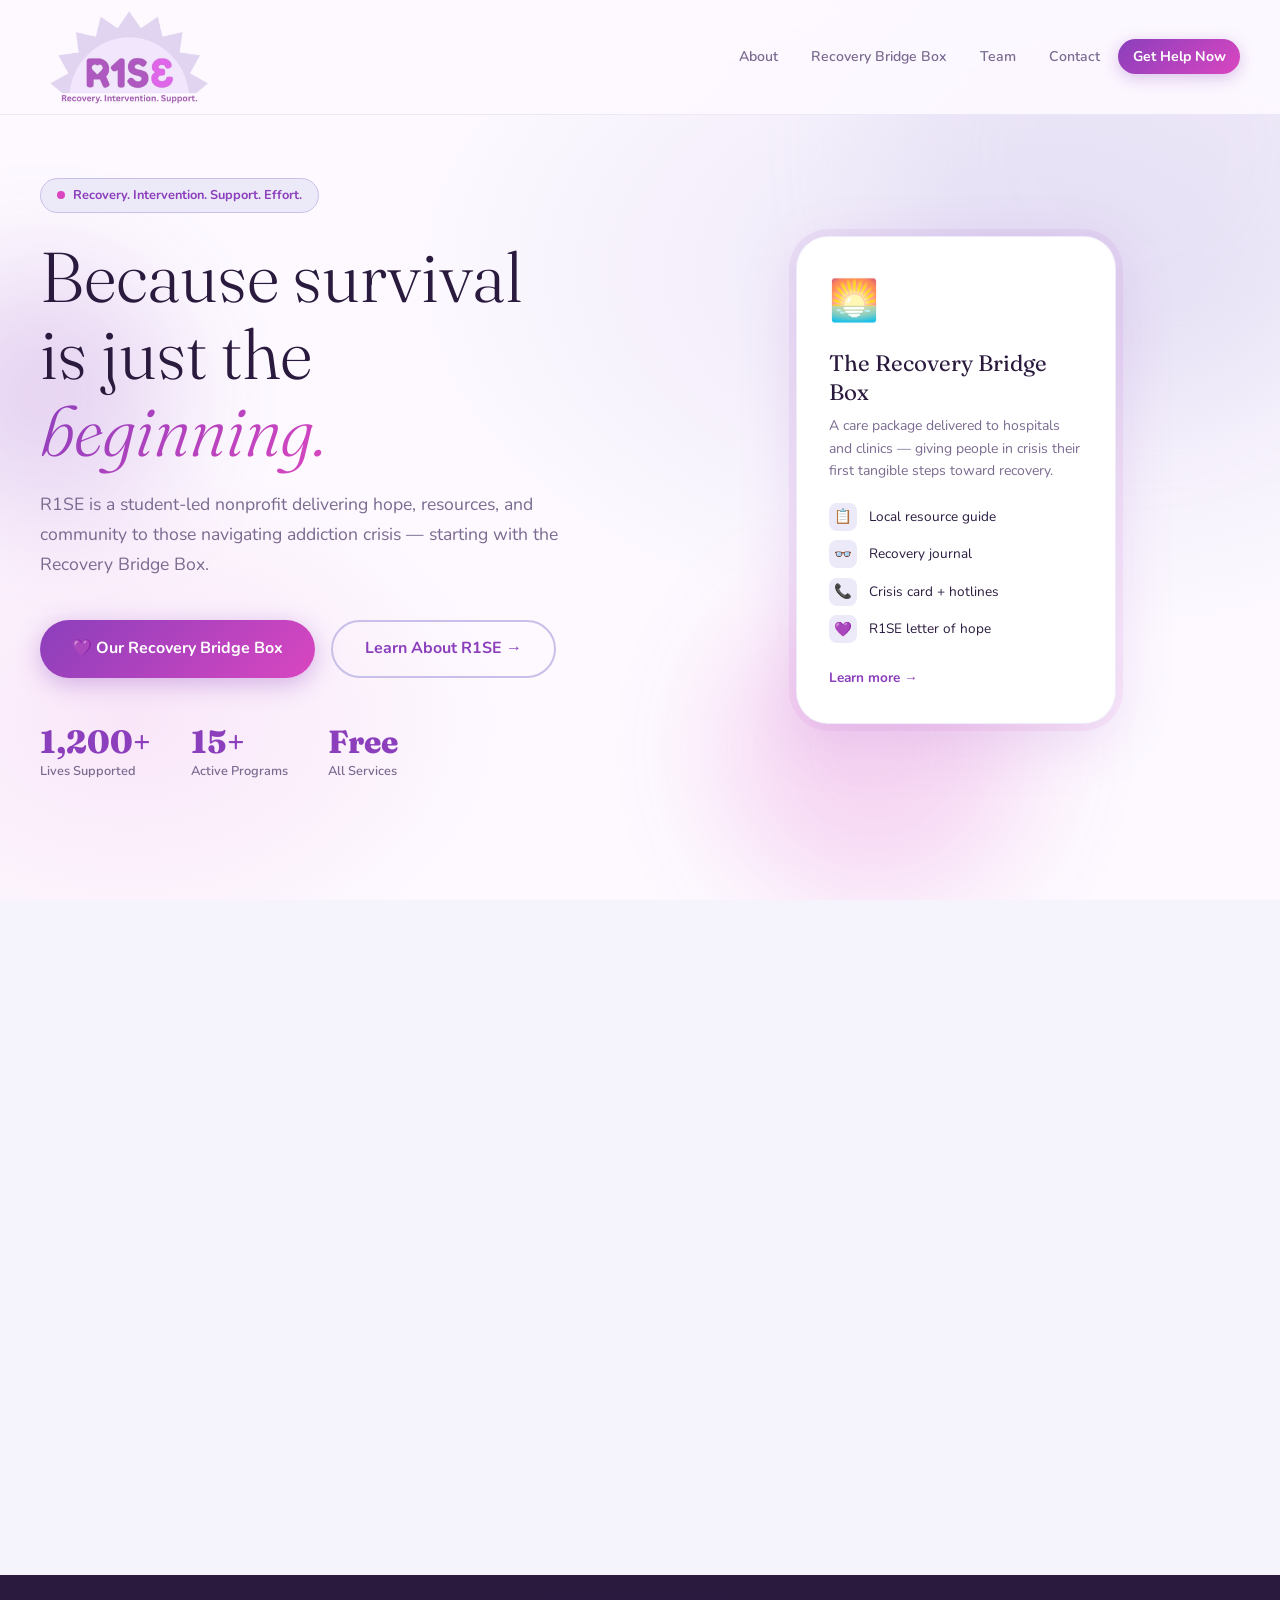
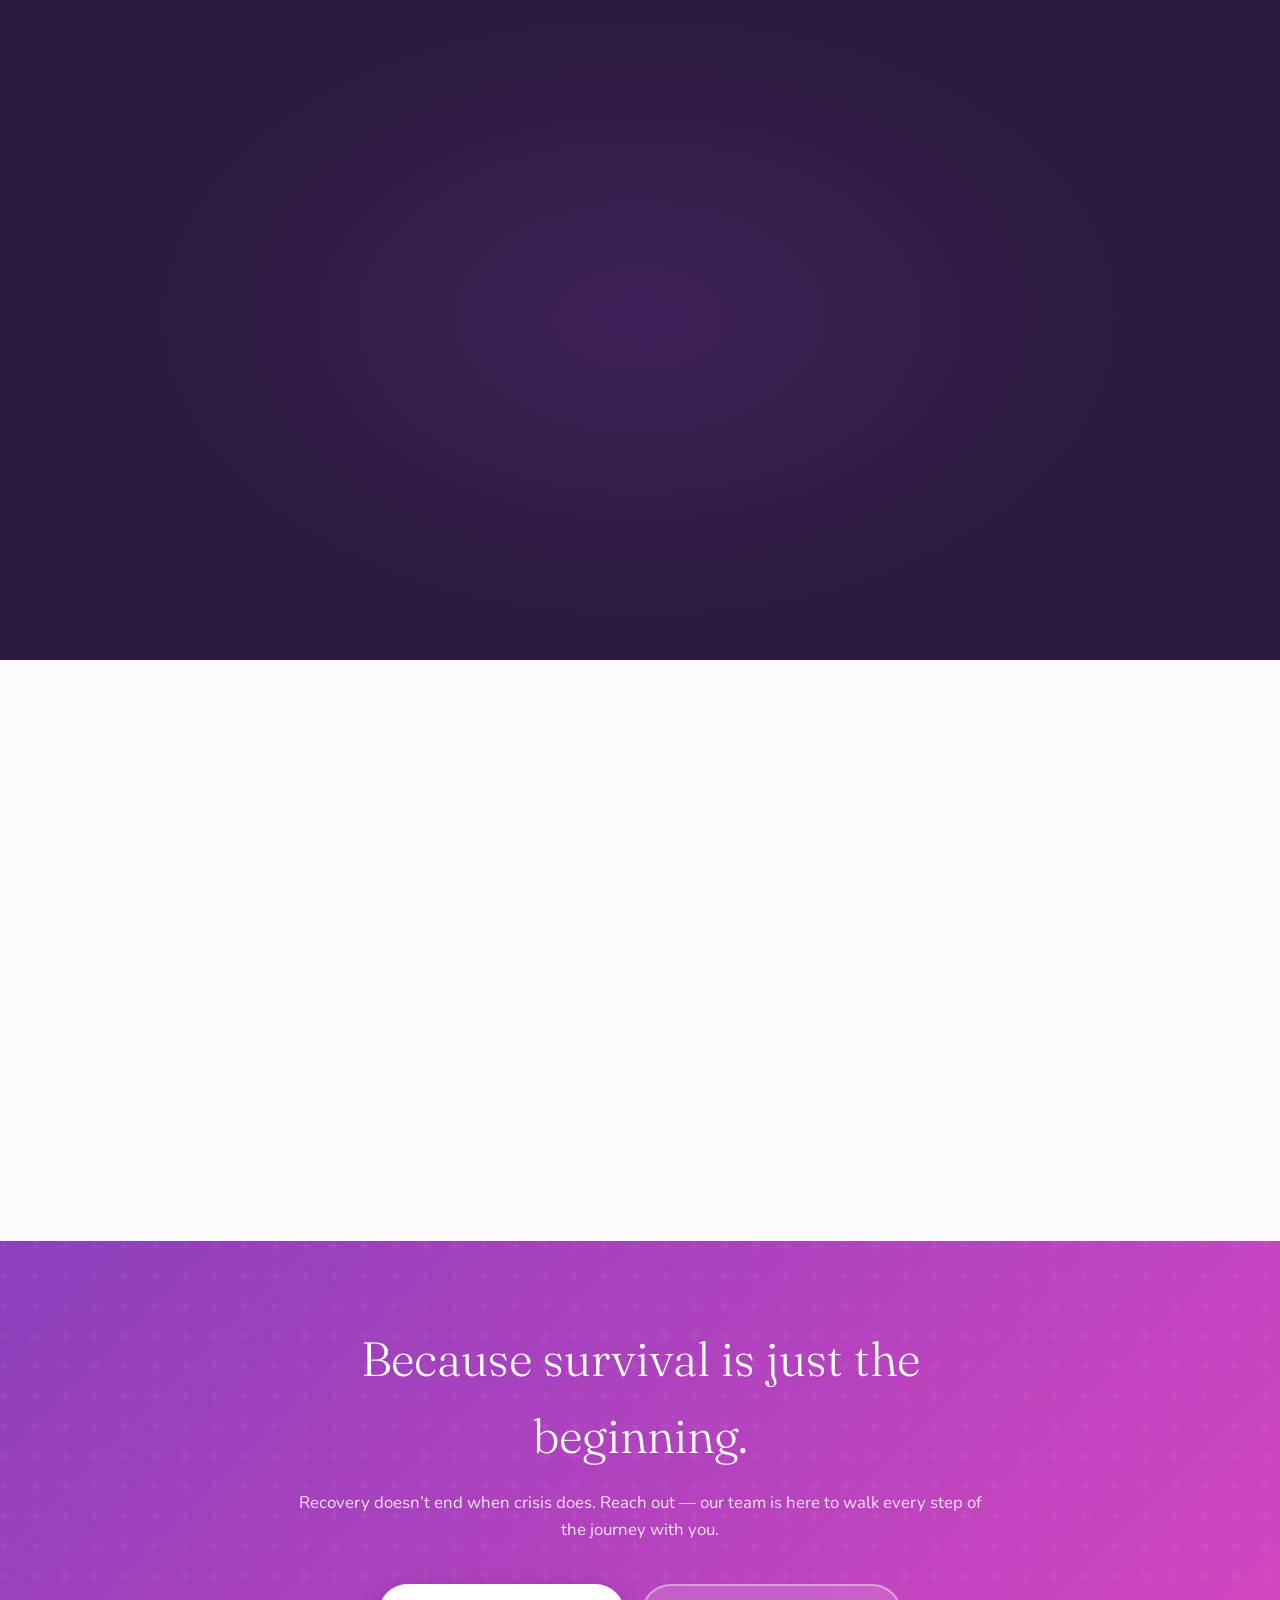
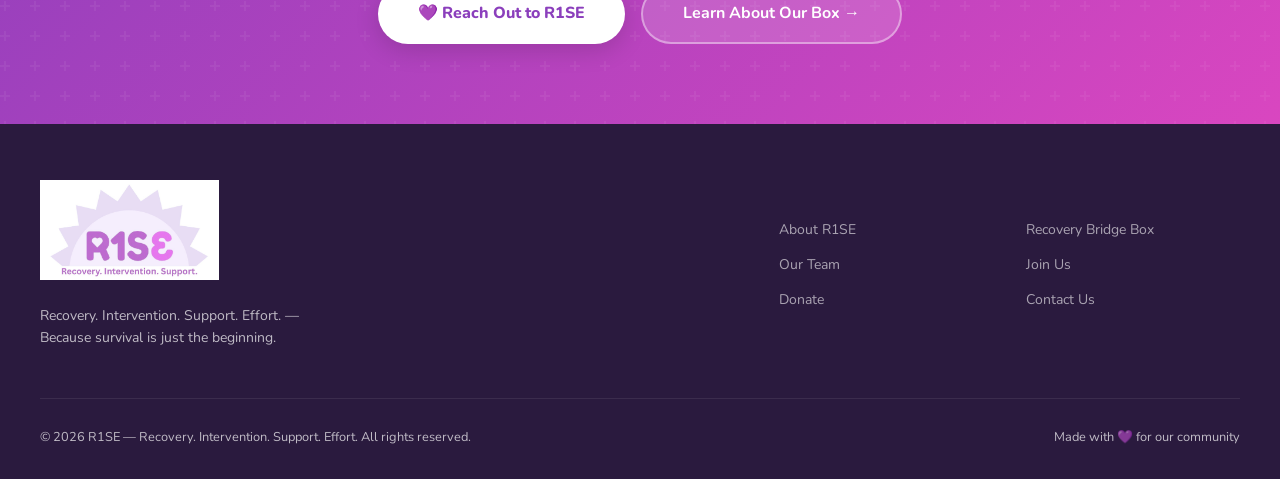
==== commit d3e21a13: "Update index.html" ====
--- a/index.html
+++ b/index.html
@@ -264,7 +264,7 @@
     <div class="footer-bottom"><span>&copy; 2026 R1SE &mdash; Recovery. Intervention. Support. Effort. All rights reserved.</span><span>Made with &#128156; for our community</span></div>
   </footer>
 
-  <!-- ZIP MODAL -->
+  <!-- ZIP CODE MODAL -->
   <div id="helpModal" style="display:none;position:fixed;inset:0;z-index:9999;background:rgba(42,26,62,0.7);backdrop-filter:blur(6px);align-items:center;justify-content:center;">
     <div style="background:white;border-radius:32px;padding:3rem;max-width:560px;width:90%;position:relative;box-shadow:0 24px 80px rgba(139,63,188,0.3);">
       <button id="closeModal" style="position:absolute;top:1.25rem;right:1.5rem;background:none;border:none;font-size:1.5rem;cursor:pointer;color:#7a6a90;">&#10005;</button>
@@ -280,59 +280,87 @@
       <div id="searchResults" style="max-height:340px;overflow-y:auto;"></div>
     </div>
   </div>
-
   <script>
-    // Reveal on scroll
-    const reveals = document.querySelectorAll('.reveal');
-    const obs = new IntersectionObserver(entries => {
-      entries.forEach(e => { if (e.isIntersecting) e.target.classList.add('visible'); });
-    }, { threshold: 0.1 });
-    reveals.forEach(el => obs.observe(el));
-
-    // Zip modal
-    const modal = document.getElementById('helpModal');
-    const helpBtn = document.getElementById('helpBtn');
-    const closeBtn = document.getElementById('closeModal');
-    const searchBtn = document.getElementById('searchBtn');
-    const zipInput = document.getElementById('zipInput');
-    const results = document.getElementById('searchResults');
-
-    helpBtn.addEventListener('click', e => { e.preventDefault(); modal.style.display = 'flex'; zipInput.focus(); });
-    closeBtn.addEventListener('click', () => { modal.style.display = 'none'; results.innerHTML = ''; zipInput.value = ''; });
-    modal.addEventListener('click', e => { if(e.target === modal) { modal.style.display = 'none'; } });
-    zipInput.addEventListener('keydown', e => { if(e.key === 'Enter') searchBtn.click(); });
-
-    searchBtn.addEventListener('click', async () => {
-      const zip = zipInput.value.trim();
-      if(!/^\d{5}$/.test(zip)) { results.innerHTML = '<p style="color:#c0472b;text-align:center;font-size:0.9rem;">Please enter a valid 5-digit zip code.</p>'; return; }
-      results.innerHTML = '<div style="text-align:center;padding:2rem;color:#7a6a90;">&#128269; Searching nearby facilities...</div>';
-      searchBtn.disabled = true;
-      try {
-        const geoRes = await fetch(`https://nominatim.openstreetmap.org/search?postalcode=${zip}&country=US&format=json`);
-        const geoData = await geoRes.json();
-        if(!geoData.length) { results.innerHTML = '<p style="text-align:center;color:#7a6a90;padding:1rem;">Zip code not found. Please try again.</p>'; searchBtn.disabled=false; return; }
-        const lat = geoData[0].lat; const lon = geoData[0].lon;
-        const query = `[out:json][timeout:25];(node["amenity"="hospital"](around:40000,${lat},${lon});node["healthcare"="rehabilitation"](around:40000,${lat},${lon});node["amenity"="clinic"](around:40000,${lat},${lon});way["amenity"="hospital"](around:40000,${lat},${lon}););out center tags 20;`;
-        const osmRes = await fetch('https://overpass-api.de/api/interpreter', {method:'POST',body:query});
-        const osmData = await osmRes.json();
-        const items = osmData.elements.filter(e => e.tags && e.tags.name).slice(0,12);
-        if(!items.length) { results.innerHTML = `<div style="text-align:center;padding:1.5rem;color:#7a6a90;"><p>No facilities found. Call SAMHSA: <strong>1-800-662-4357</strong></p></div>`; searchBtn.disabled=false; return; }
-        let html = `<p style="font-size:0.8rem;color:#7a6a90;margin-bottom:1rem;text-align:center;">Found ${items.length} facilities near ${zip}</p>`;
-        items.forEach(item => {
-          const t = item.tags; const name = t.name || 'Unnamed Facility';
-          const addr = [t['addr:housenumber'],t['addr:street'],t['addr:city'],t['addr:state']].filter(Boolean).join(' ') || 'Address not listed';
-          const phone = t.phone || t['contact:phone'] || '';
-          const mapsUrl = `https://www.google.com/maps/search/?api=1&query=${encodeURIComponent(name+' '+addr)}`;
-          html += `<div style="background:#f5f3fc;border-radius:16px;padding:1rem 1.25rem;margin-bottom:0.75rem;border:1px solid rgba(200,192,232,0.4);"><div style="font-weight:800;color:#2a1a3e;margin-bottom:0.25rem;">${name}</div><div style="font-size:0.8rem;color:#7a6a90;margin-bottom:0.4rem;">${addr}</div>${phone?`<div style="font-size:0.8rem;color:#8b3fbc;margin-bottom:0.4rem;">&#128222; ${phone}</div>`:''  }<a href="${mapsUrl}" target="_blank" style="font-size:0.78rem;font-weight:700;color:#8b3fbc;text-decoration:none;">View on Google Maps &#8594;</a></div>`;
+    (function() {
+      const modal = document.getElementById('helpModal');
+      const helpBtn = document.getElementById('helpBtn');
+      const closeBtn = document.getElementById('closeModal');
+      const searchBtn = document.getElementById('searchBtn');
+      const zipInput = document.getElementById('zipInput');
+      const results = document.getElementById('searchResults');
+
+      if (helpBtn) {
+        helpBtn.addEventListener('click', function(e) {
+          e.preventDefault();
+          modal.style.display = 'flex';
+          zipInput.focus();
         });
-        html += `<div style="text-align:center;padding:1rem 0 0;border-top:1px solid #ece9f8;margin-top:0.5rem;"><p style="font-size:0.8rem;color:#7a6a90;">Need immediate help?</p><p style="font-weight:800;color:#8b3fbc;font-size:1rem;">SAMHSA: 1-800-662-4357</p></div>`;
-        results.innerHTML = html;
-      } catch(err) {
-        results.innerHTML = '<p style="text-align:center;color:#7a6a90;padding:1rem;">Something went wrong. Call SAMHSA at <strong>1-800-662-4357</strong>.</p>';
       }
-      searchBtn.disabled = false;
-    });
+      closeBtn.addEventListener('click', function() {
+        modal.style.display = 'none';
+        results.innerHTML = '';
+        zipInput.value = '';
+      });
+      modal.addEventListener('click', function(e) {
+        if (e.target === modal) {
+          modal.style.display = 'none';
+          results.innerHTML = '';
+          zipInput.value = '';
+        }
+      });
+      zipInput.addEventListener('keydown', function(e) {
+        if (e.key === 'Enter') searchBtn.click();
+      });
+
+      searchBtn.addEventListener('click', async function() {
+        const zip = zipInput.value.trim();
+        if (!/^\d{5}$/.test(zip)) {
+          results.innerHTML = '<p style="color:#c0472b;text-align:center;font-size:0.9rem;">Please enter a valid 5-digit zip code.</p>';
+          return;
+        }
+        results.innerHTML = '<div style="text-align:center;padding:2rem;color:#7a6a90;">&#128269; Searching nearby facilities...</div>';
+        searchBtn.disabled = true;
+        try {
+          const geoRes = await fetch('https://nominatim.openstreetmap.org/search?postalcode=' + zip + '&country=US&format=json');
+          const geoData = await geoRes.json();
+          if (!geoData.length) {
+            results.innerHTML = '<p style="text-align:center;color:#7a6a90;padding:1rem;">Zip code not found. Please try again.</p>';
+            searchBtn.disabled = false;
+            return;
+          }
+          const lat = geoData[0].lat;
+          const lon = geoData[0].lon;
+          const query = '[out:json][timeout:25];(node["amenity"="hospital"](around:40000,' + lat + ',' + lon + ');node["healthcare"="rehabilitation"](around:40000,' + lat + ',' + lon + ');node["amenity"="clinic"](around:40000,' + lat + ',' + lon + ');way["amenity"="hospital"](around:40000,' + lat + ',' + lon + '););out center tags 20;';
+          const osmRes = await fetch('https://overpass-api.de/api/interpreter', {method:'POST', body:query});
+          const osmData = await osmRes.json();
+          const items = osmData.elements.filter(function(e) { return e.tags && e.tags.name; }).slice(0, 12);
+          if (!items.length) {
+            results.innerHTML = '<div style="text-align:center;padding:1.5rem;color:#7a6a90;"><p>No facilities found. Call SAMHSA: <strong>1-800-662-4357</strong></p></div>';
+            searchBtn.disabled = false;
+            return;
+          }
+          let html = '<p style="font-size:0.8rem;color:#7a6a90;margin-bottom:1rem;text-align:center;">Found ' + items.length + ' facilities near ' + zip + '</p>';
+          items.forEach(function(item) {
+            const t = item.tags;
+            const name = t.name || 'Unnamed Facility';
+            const addr = [t['addr:housenumber'], t['addr:street'], t['addr:city'], t['addr:state']].filter(Boolean).join(' ') || 'Address not listed';
+            const phone = t.phone || t['contact:phone'] || '';
+            const mapsUrl = 'https://www.google.com/maps/search/?api=1&query=' + encodeURIComponent(name + ' ' + addr);
+            html += '<div style="background:#f5f3fc;border-radius:16px;padding:1rem 1.25rem;margin-bottom:0.75rem;border:1px solid rgba(200,192,232,0.4);">'
+              + '<div style="font-weight:800;color:#2a1a3e;margin-bottom:0.25rem;">' + name + '</div>'
+              + '<div style="font-size:0.8rem;color:#7a6a90;margin-bottom:0.4rem;">' + addr + '</div>'
+              + (phone ? '<div style="font-size:0.8rem;color:#8b3fbc;margin-bottom:0.4rem;">&#128222; ' + phone + '</div>' : '')
+              + '<a href="' + mapsUrl + '" target="_blank" style="font-size:0.78rem;font-weight:700;color:#8b3fbc;text-decoration:none;">View on Google Maps &#8594;</a>'
+              + '</div>';
+          });
+          html += '<div style="text-align:center;padding:1rem 0 0;border-top:1px solid #ece9f8;margin-top:0.5rem;"><p style="font-size:0.8rem;color:#7a6a90;">Need immediate help?</p><p style="font-weight:800;color:#8b3fbc;font-size:1rem;">SAMHSA: 1-800-662-4357</p></div>';
+          results.innerHTML = html;
+        } catch(err) {
+          results.innerHTML = '<p style="text-align:center;color:#7a6a90;padding:1rem;">Something went wrong. Call SAMHSA at <strong>1-800-662-4357</strong>.</p>';
+        }
+        searchBtn.disabled = false;
+      });
+    })();
   </script>
-
 </body>
 </html>
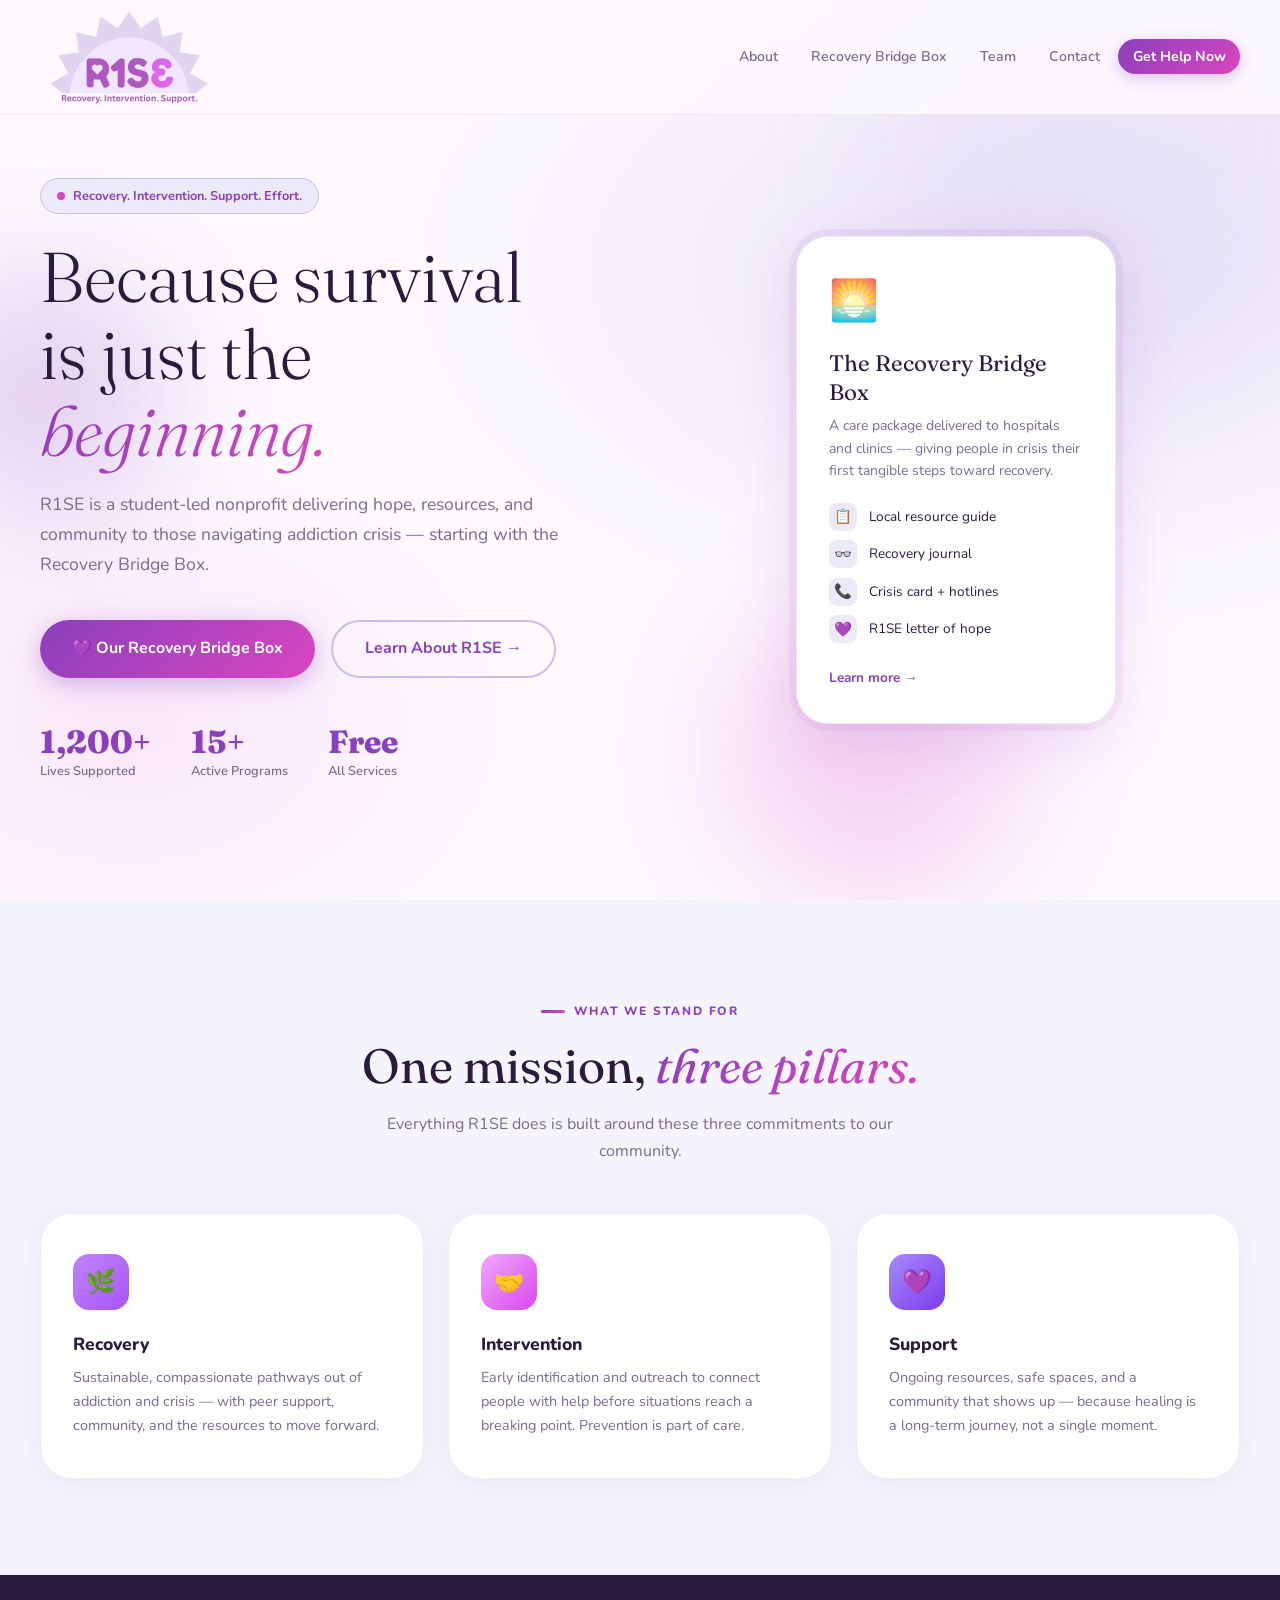
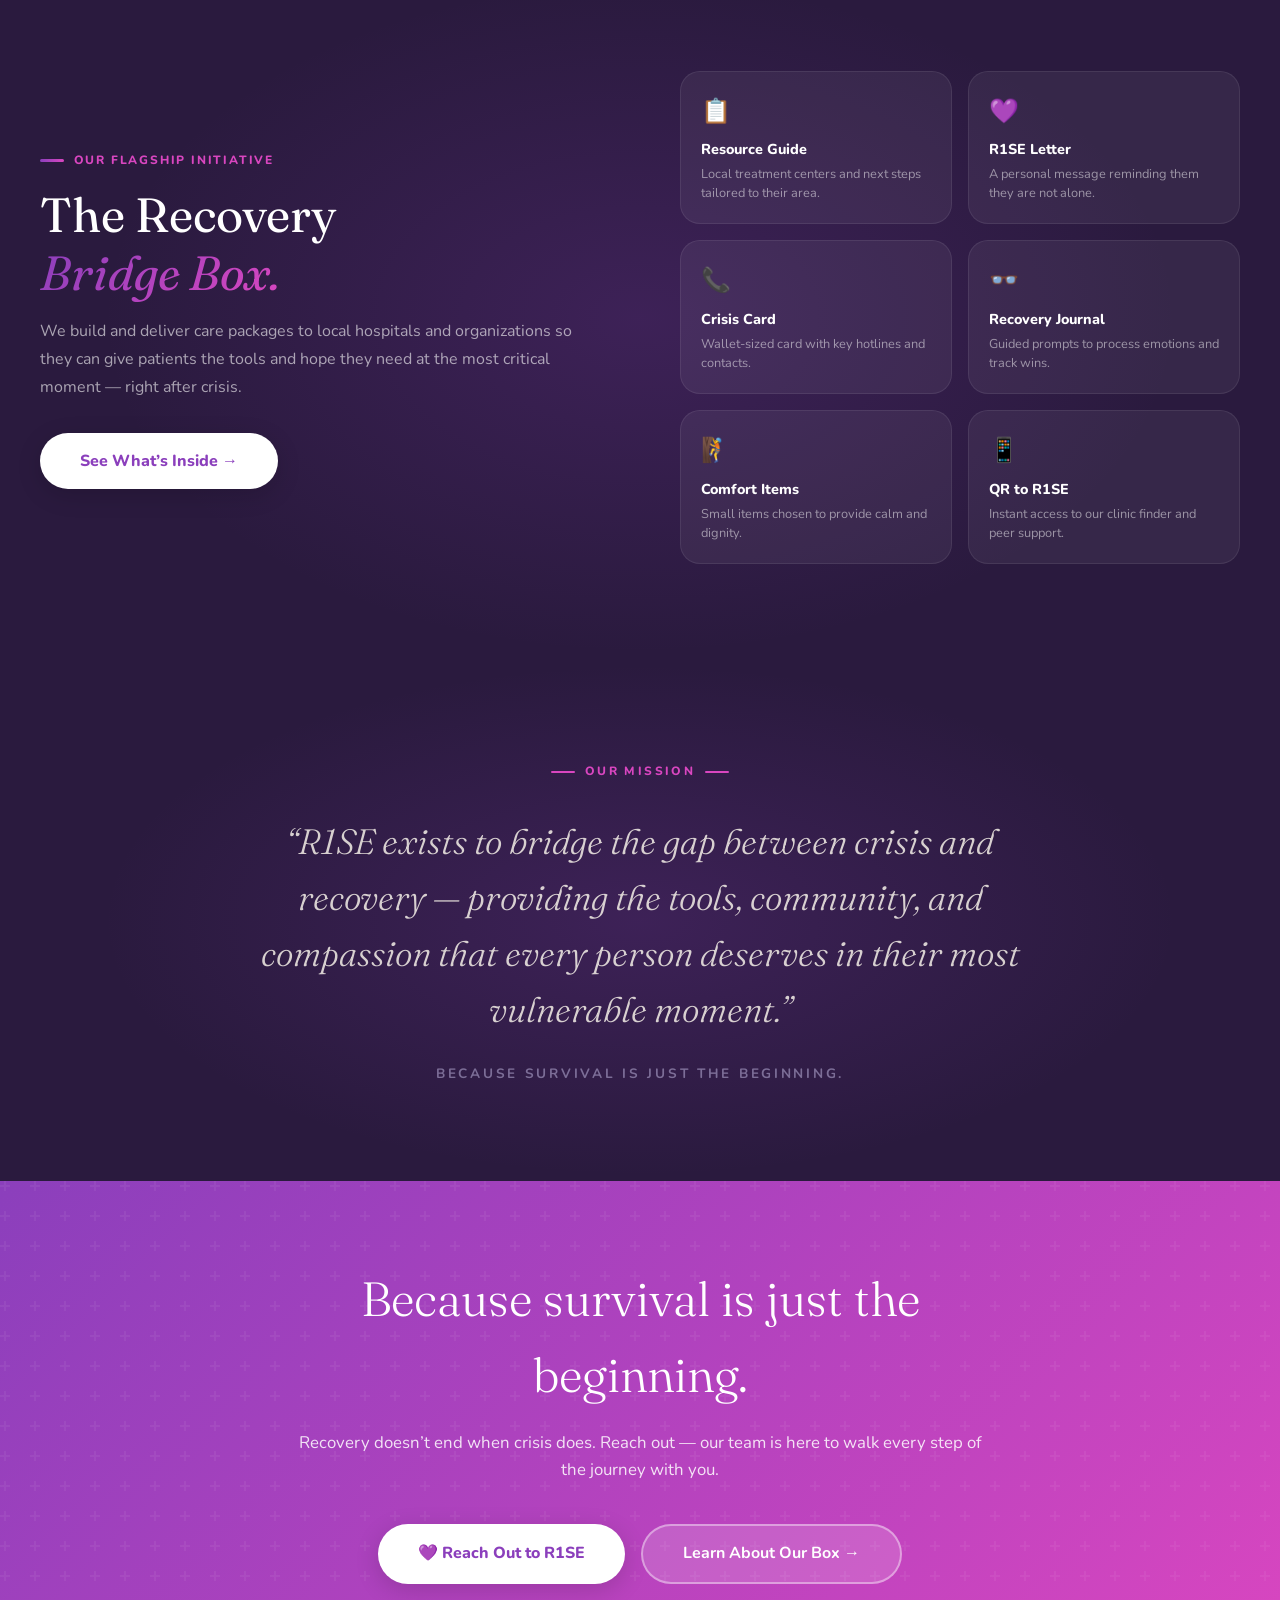
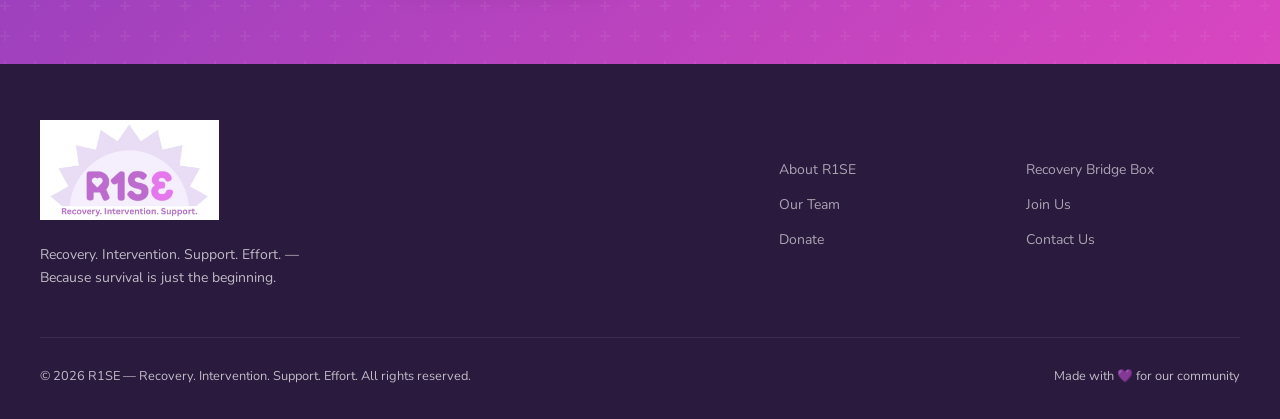
==== commit f8379cd5: "Update index.html" ====
--- a/index.html
+++ b/index.html
@@ -43,20 +43,20 @@
     .hero-inner { position: relative; z-index: 2; max-width: 1200px; margin: 0 auto; width: 100%; display: grid; grid-template-columns: 1fr 1fr; gap: 4rem; align-items: center; }
     .hero-badge { display: inline-flex; align-items: center; gap: 0.5rem; background: var(--lav-light); border: 1px solid var(--lavender); border-radius: 50px; padding: 0.4rem 1rem; font-size: 0.8rem; font-weight: 700; color: var(--purple); margin-bottom: 1.5rem; animation: fadeUp 0.6s ease both; }
     .hero-badge .dot { width: 8px; height: 8px; background: var(--pink); border-radius: 50%; animation: pulse 2s infinite; }
-    h1.hero-heading { font-family: var(--serif); font-size: clamp(3rem, 5.5vw, 5rem); font-weight: 300; line-height: 1.1; margin-bottom: 1.25rem; animation: fadeUp 0.6s 0.1s ease both; opacity: 0; }
+    h1.hero-heading { font-family: var(--serif); font-size: clamp(3rem, 5.5vw, 5rem); font-weight: 300; line-height: 1.1; margin-bottom: 1.25rem; animation: fadeUp 0.6s 0.1s ease both; }
     h1.hero-heading em { font-style: italic; background: linear-gradient(135deg, var(--purple), var(--pink)); -webkit-background-clip: text; -webkit-text-fill-color: transparent; background-clip: text; }
-    .hero-sub { font-size: 1.1rem; color: var(--muted); line-height: 1.7; margin-bottom: 2.5rem; animation: fadeUp 0.6s 0.2s ease both; opacity: 0; }
-    .hero-actions { display: flex; gap: 1rem; flex-wrap: wrap; animation: fadeUp 0.6s 0.3s ease both; opacity: 0; }
+    .hero-sub { font-size: 1.1rem; color: var(--muted); line-height: 1.7; margin-bottom: 2.5rem; animation: fadeUp 0.6s 0.2s ease both; }
+    .hero-actions { display: flex; gap: 1rem; flex-wrap: wrap; animation: fadeUp 0.6s 0.3s ease both; }
     .btn-primary { display: inline-flex; align-items: center; gap: 0.5rem; background: linear-gradient(135deg, var(--purple), var(--pink)); color: var(--white); font-weight: 700; font-size: 1rem; padding: 0.9rem 2rem; border-radius: 50px; text-decoration: none; border: none; cursor: pointer; box-shadow: 0 6px 24px rgba(139,63,188,0.35); transition: transform 0.2s, box-shadow 0.2s; }
     .btn-primary:hover { transform: translateY(-2px); box-shadow: 0 10px 30px rgba(139,63,188,0.45); }
     .btn-secondary { display: inline-flex; align-items: center; gap: 0.5rem; background: transparent; color: var(--purple); font-weight: 700; font-size: 1rem; padding: 0.9rem 2rem; border-radius: 50px; text-decoration: none; border: 2px solid var(--lavender); transition: border-color 0.2s, background 0.2s; }
     .btn-secondary:hover { border-color: var(--purple); background: var(--lav-light); }
-    .hero-stats { display: flex; gap: 2.5rem; margin-top: 3rem; animation: fadeUp 0.6s 0.4s ease both; opacity: 0; }
+    .hero-stats { display: flex; gap: 2.5rem; margin-top: 3rem; animation: fadeUp 0.6s 0.4s ease both; }
     .stat-num { font-size: 2rem; font-weight: 800; color: var(--purple); line-height: 1; font-family: var(--serif); }
     .stat-label { font-size: 0.8rem; color: var(--muted); font-weight: 600; margin-top: 0.2rem; }
 
     /* HERO RIGHT VISUAL */
-    .hero-visual { display: flex; justify-content: center; align-items: center; animation: fadeUp 0.8s 0.2s ease both; opacity: 0; }
+    .hero-visual { display: flex; justify-content: center; align-items: center; animation: fadeUp 0.8s 0.2s ease both; }
     .hero-card { background: white; border-radius: var(--radius-lg); padding: 2rem; box-shadow: 0 16px 60px rgba(139,63,188,0.15); border: 1px solid rgba(200,192,232,0.3); max-width: 320px; width: 100%; position: relative; }
     .hero-card::before { content: ''; position: absolute; top: -8px; right: -8px; bottom: -8px; left: -8px; background: linear-gradient(135deg, rgba(139,63,188,0.08), rgba(217,70,192,0.08)); border-radius: 40px; z-index: -1; }
 
@@ -108,6 +108,7 @@
     @keyframes pulse { 0%, 100% { opacity: 1; } 50% { opacity: 0.4; } }
     @keyframes fadeUp { from { opacity: 0; transform: translateY(24px); } to { opacity: 1; transform: none; } }
     .reveal { opacity: 0; transform: translateY(24px); transition: opacity 0.7s ease, transform 0.7s ease; }
+    .reveal.visible { opacity: 1; transform: none; }
     .reveal.visible { opacity: 1; transform: none; }
 
     @media (max-width: 900px) {
@@ -202,13 +203,13 @@
   <!-- BRIDGE BOX FEATURE -->
   <section class="bridge-section">
     <div class="bridge-inner">
-      <div class="reveal">
+      <div>
         <div class="section-label" style="color:var(--pink);">Our Flagship Initiative</div>
         <h2 class="section-title" style="color:white;">The Recovery<br><em>Bridge Box.</em></h2>
         <p style="color:rgba(255,255,255,0.6);font-size:1rem;line-height:1.75;margin-bottom:2rem;">We build and deliver care packages to local hospitals and organizations so they can give patients the tools and hope they need at the most critical moment — right after crisis.</p>
         <a href="bridge-box.html" class="btn-white">See What&rsquo;s Inside &rarr;</a>
       </div>
-      <div class="bridge-items reveal">
+      <div class="bridge-items">
         <div class="bridge-item"><span class="bi-icon">&#128203;</span><h4>Resource Guide</h4><p>Local treatment centers and next steps tailored to their area.</p></div>
         <div class="bridge-item"><span class="bi-icon">&#128156;</span><h4>R1SE Letter</h4><p>A personal message reminding them they are not alone.</p></div>
         <div class="bridge-item"><span class="bi-icon">&#128222;</span><h4>Crisis Card</h4><p>Wallet-sized card with key hotlines and contacts.</p></div>
@@ -220,17 +221,15 @@
   </section>
 
   <!-- MISSION STATEMENT -->
-  <section class="mission-section">
-    <div class="mission-inner">
-      <div class="reveal" style="display:inline-flex;align-items:center;gap:0.6rem;font-size:0.75rem;font-weight:800;text-transform:uppercase;letter-spacing:0.2em;color:var(--purple);margin-bottom:2rem;">
-        <span style="display:block;width:24px;height:2px;background:var(--purple);border-radius:2px;"></span>Our Mission<span style="display:block;width:24px;height:2px;background:var(--purple);border-radius:2px;"></span>
-      </div>
-      <div class="reveal" style="border:2px dashed rgba(200,192,232,0.6);border-radius:24px;padding:3rem;position:relative;">
-        <span style="position:absolute;top:-1px;left:50%;transform:translateX(-50%);background:var(--warm-bg);padding:0 1rem;font-size:0.7rem;font-weight:700;text-transform:uppercase;letter-spacing:0.2em;color:var(--muted);white-space:nowrap;">Mission Statement — Coming Soon</span>
-        <span style="display:block;font-size:4rem;color:rgba(139,63,188,0.2);line-height:1;margin-bottom:1rem;">&ldquo;</span>
-        <p style="font-family:var(--serif);font-size:1.3rem;font-weight:300;font-style:italic;color:rgba(42,26,62,0.35);line-height:1.8;">Our mission statement is coming soon &mdash; check back as we finalize the words that capture everything R1SE stands for.</p>
-        <p style="margin-top:1.5rem;font-size:0.8rem;color:var(--muted);font-weight:600;text-transform:uppercase;letter-spacing:0.15em;">Because survival is just the beginning.</p>
-      </div>
+  <!-- MISSION STATEMENT -->
+  <section style="background:var(--ink);padding:6rem 2.5rem;text-align:center;position:relative;overflow:hidden;">
+    <div style="position:absolute;inset:0;background:radial-gradient(ellipse 60% 70% at 50% 50%,rgba(139,63,188,0.2) 0%,transparent 70%);pointer-events:none;"></div>
+    <div style="max-width:800px;margin:0 auto;position:relative;z-index:2;">
+      <div style="display:inline-flex;align-items:center;gap:0.6rem;font-size:0.75rem;font-weight:800;text-transform:uppercase;letter-spacing:0.2em;color:var(--pink);margin-bottom:2rem;">
+        <span style="display:block;width:24px;height:2px;background:var(--pink);border-radius:2px;"></span>Our Mission<span style="display:block;width:24px;height:2px;background:var(--pink);border-radius:2px;"></span>
+      </div>
+      <p style="font-family:'Fraunces',serif;font-size:clamp(1.5rem,3vw,2.2rem);font-weight:300;font-style:italic;color:rgba(245,240,232,0.85);line-height:1.6;margin-bottom:1.5rem;">&ldquo;R1SE exists to bridge the gap between crisis and recovery &mdash; providing the tools, community, and compassion that every person deserves in their most vulnerable moment.&rdquo;</p>
+      <p style="font-size:0.85rem;font-weight:700;color:rgba(200,192,232,0.5);text-transform:uppercase;letter-spacing:0.2em;">Because survival is just the beginning.</p>
     </div>
   </section>
 
@@ -263,6 +262,15 @@
     </div>
     <div class="footer-bottom"><span>&copy; 2026 R1SE &mdash; Recovery. Intervention. Support. Effort. All rights reserved.</span><span>Made with &#128156; for our community</span></div>
   </footer>
+
+  <script>
+    // Scroll reveal
+    const reveals = document.querySelectorAll('.reveal');
+    const revealObs = new IntersectionObserver(function(entries) {
+      entries.forEach(function(e) { if (e.isIntersecting) e.target.classList.add('visible'); });
+    }, { threshold: 0.1 });
+    reveals.forEach(function(el) { revealObs.observe(el); });
+  </script>
 
   <!-- ZIP CODE MODAL -->
   <div id="helpModal" style="display:none;position:fixed;inset:0;z-index:9999;background:rgba(42,26,62,0.7);backdrop-filter:blur(6px);align-items:center;justify-content:center;">
